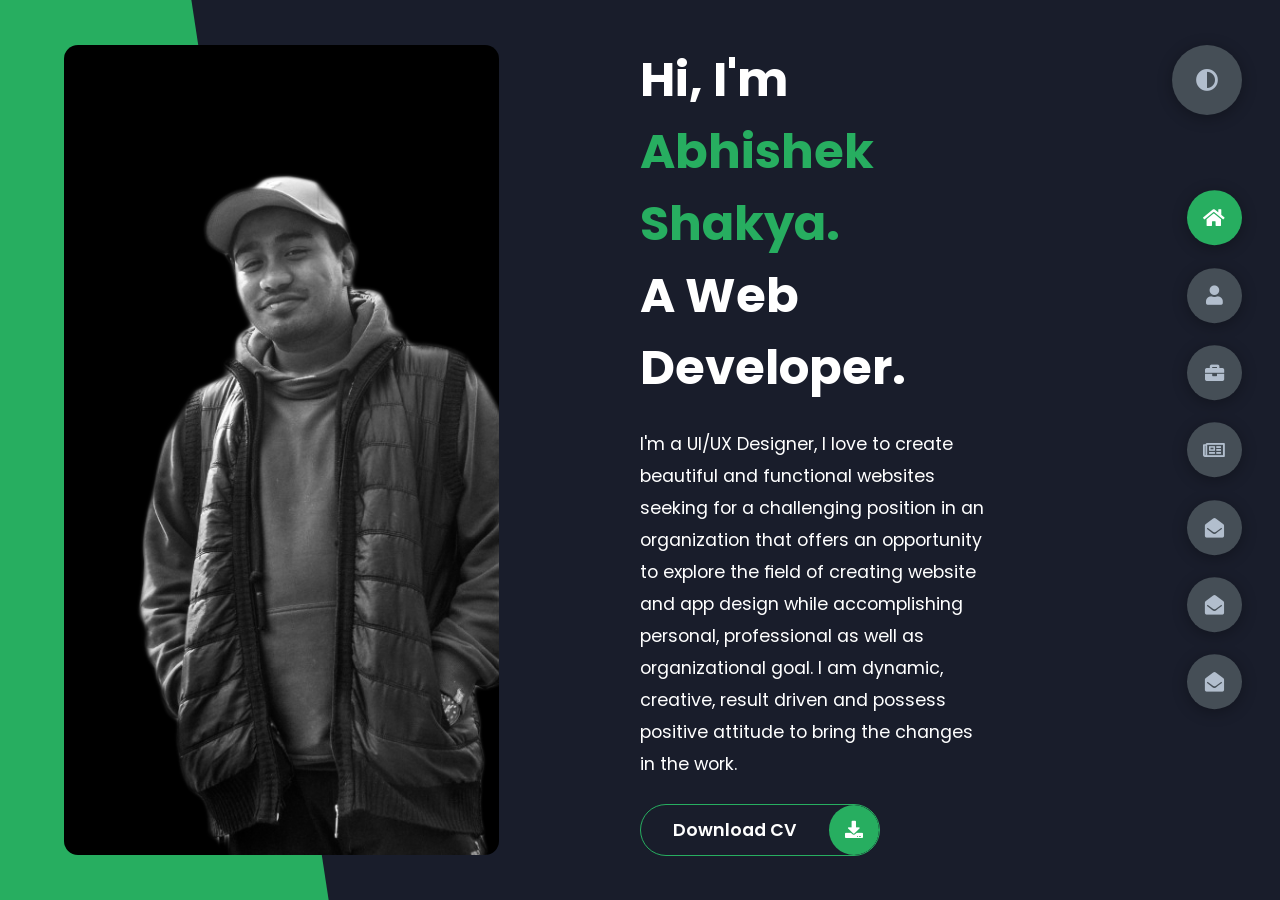
==== index.html @ fa69689a "deploy" ====
<!DOCTYPE html>
<html lang="en">

<head>
    <meta charset="UTF-8">
    <meta http-equiv="X-UA-Compatible" content="IE=edge">
    <meta name="viewport" content="width=device-width, initial-scale=1.0">
    <title>Portfolio</title>
    <link rel="stylesheet" href="styles/styles.css">
    <link rel="preconnect" href="https://fonts.googleapis.com">
    <link rel="preconnect" href="https://fonts.gstatic.com" crossorigin>
    <link rel="stylesheet" href="https://cdnjs.cloudflare.com/ajax/libs/font-awesome/5.15.4/css/all.min.css"
        integrity="sha512-1ycn6IcaQQ40/MKBW2W4Rhis/DbILU74C1vSrLJxCq57o941Ym01SwNsOMqvEBFlcgUa6xLiPY/NS5R+E6ztJQ=="
        crossorigin="anonymous" referrerpolicy="no-referrer" />
    <link href="https://fonts.googleapis.com/css2?family=Poppins:wght@400;500;600;700;800&display=swap"
        rel="stylesheet">
</head>

<body class="main-content">
    <header class="container header active" id="home">
        <div class="header-content">
            <div class="left-header">
                <div class="h-shape"></div>
                <div class="image">
                    <img src="img/hero.png" alt="">
                </div>
            </div>
            <div class="right-header">
                <h1 class="name">
                    Hi, I'm <span>Abhishek Shakya.</span><br>
                    A Web Developer.
                </h1>
                <p>
                    I'm a UI/UX Designer, I love to create beautiful and functional websites seeking for a challenging
                    position in an organization that offers an opportunity to explore the ﬁeld
                    of creating website and app design while accomplishing personal, professional as well as
                    organizational goal.
                    I am dynamic, creative, result driven and possess positive attitude to bring the changes in the
                    work.
                </p>
                <div class="btn-con">
                    <a href="img/Abhishek%20Shakya%20Resume.pdf" class="main-btn">
                        <span class="btn-text">Download CV</span>
                        <span class="btn-icon"><i class="fas fa-download"></i></span>
                    </a>
                </div>
            </div>
        </div>
    </header>
    <main>
        <section class="container about" id="about">
            <div class="main-title">
                <h2>About <span>me</span><span class="bg-text">my stats</span></h2>
            </div>
            <div class="about-container">
                <div class="left-about">
                    <h4>Information About me</h4>
                    <p>
                        I enjoy strategic planning and designing beautiful and communication-functional websites, and I
                        am looking for a challenging position in an organization that will allow me to problem-solve and
                        explore the field of website and app design.

                        <br /> <br />

                        I started as a Figma software designer without any design skill. Not only that, but I have
                        created content for a variety of social media marketing platforms with stunning graphic design.
                        Furthermore, I am self-taught and have taken a variety of online courses. 
                    </p>
                    <div class="btn-con">
                        <a href="img/Abhishek%20Shakya%20Resume.pdf" class="main-btn">
                            <span class="btn-text">Download CV</span>
                            <span class="btn-icon"><i class="fas fa-download"></i></span>
                        </a>
                    </div>
                </div>
                <div class="right-about">
                    <div class="about-item">
                        <div class="abt-text">
                            <p class="large-text">50+</p>
                            <p class="small-text">Projects <br /> Completed</p>
                        </div>
                    </div>
                    <div class="about-item">
                        <div class="abt-text">
                            <p class="large-text">2+</p>
                            <p class="small-text">Years of <br /> experience</p>
                        </div>
                    </div>
                    <div class="about-item">
                        <div class="abt-text">
                            <p class="large-text">29+</p>
                            <p class="small-text">Happy <br /> Clients</p>
                        </div>
                    </div>
                    <div class="about-item">
                        <div class="abt-text">
                            <p class="large-text">49+</p>
                            <p class="small-text">Customer <br /> reviews</p>
                        </div>
                    </div>
                </div>
            </div>
            <div class="about-stats">
                <h4 class="stat-title">My Skills</h4>
                <div class="progress-bars">
                    <div class="progress-bar">
                        <p class="prog-title">Figma / XD / lunacy</p>
                        <div class="progress-con">
                            <p class="prog-text">80%</p>
                            <div class="progress">
                                <span class="html"></span>
                            </div>
                        </div>
                    </div>
                    <div class="progress-bar">
                        <p class="prog-title">Adobe Photoshop / InDesign</p>
                        <div class="progress-con">
                            <p class="prog-text">95%</p>
                            <div class="progress">
                                <span class="css"></span>
                            </div>
                        </div>
                    </div>
                    <div class="progress-bar">
                        <p class="prog-title">Adobe Illustrator  </p>
                        <div class="progress-con">
                            <p class="prog-text">75%</p>
                            <div class="progress">
                                <span class="js"></span>
                            </div>
                        </div>
                    </div>
                    <div class="progress-bar">
                        <p class="prog-title">Wordpress Design</p>
                        <div class="progress-con">
                            <p class="prog-text">65%</p>
                            <div class="progress">
                                <span class="react"></span>
                            </div>
                        </div>
                    </div>
                    <div class="progress-bar">
                        <p class="prog-title">Adobe pro / effect</p>
                        <div class="progress-con">
                            <p class="prog-text">30%</p>
                            <div class="progress">
                                <span class="node"></span>
                            </div>
                        </div>
                    </div>
                    <div class="progress-bar">
                        <p class="prog-title">html5 & css </p>
                        <div class="progress-con">
                            <p class="prog-text">50%</p>
                            <div class="progress">
                                <span class="python"></span>
                            </div>
                        </div>
                    </div>
                </div>
            </div>
            <h4 class="stat-title">My Timeline</h4>
            <div class="timeline">
                <div class="timeline-item">
                    <div class="tl-icon">
                        <i class="fas fa-briefcase"></i>
                    </div>
                    <p class="tl-duration">Feb 2022 - May 2022</p>
                    <h5>Web Developer<span> - VAROSA TECHNOLOGY</span></h5>
                    <p>
                        Collaboration across team & departments.<br>
                        Marketing & branding for clients.<br>
                        Content creation and execution.<br>
                        Client communication & Coordination.<br>
                        Stay up to date with latest market trends.<br>
                        Quality Assurance (QA) of graphic designs.<br>
                        Develop creative design for digital marketing, printing, & corporate branding.<br>
                    </p>
                </div>
                <div class="timeline-item">
                    <div class="tl-icon">
                        <i class="fas fa-briefcase"></i>
                    </div>
                    <p class="tl-duration">Aug 2021 - Dec 2021</p>
                    <h5>Intern Designer<span> - Monika decoration PVT LTD</span></h5>
                    <p>
                        Worked for “Promotion of digital marketing” project.<br>
                        Promoted the webpage“servicenmaterial” new e-commerce for all types of hardware.<br>
                    </p>
                </div>
                <div class="timeline-item">
                    <div class="tl-icon">
                        <i class="fas fa-briefcase"></i>
                    </div>
                    <p class="tl-duration">FREELANCING WORKS</p>
                    <h5>GRAPHIC DESIGNER<span> - Remote Jobs</span></h5>
                    <p>
                        Digital content creation & designing.<br>
                        Web page designing.
                    </p>
                </div>
                <div class="timeline-item">
                    <div class="tl-icon">
                        <i class="fas fa-briefcase"></i>
                    </div>
                    <p class="tl-duration">2019 - 2023</p>
                    <h5>Business Degree<span> - ASIAN COLLEGE</span></h5>
                    <p>
                        Bachelor of Business Administration
                    </p>
                </div>
                <div class="timeline-item">
                    <div class="tl-icon">
                        <i class="fas fa-briefcase"></i>
                    </div>
                    <p class="tl-duration">2018 (completed) </p>
                    <h5>Graphic designing<span> - NEOSPHERE CONSULTANT</span></h5>
                    <p>
                        Basic Graphic designing Course 
                    </p>
                </div>
                 <div class="timeline-item">
                    <div class="tl-icon">
                        <i class="fas fa-briefcase"></i>
                    </div>
                    <p class="tl-duration">2022 - present</p>
                    <h5>Web Development<span> - Udemy</span></h5>
                    <p>
                       New courses on web Development
                    </p>
                </div> 
            </div>
        </section>
        <section class="container" id="portfolio">
            <div class="main-title">
                <h2>My <span>Portfolio</span><span class="bg-text">My Work</span></h2>
            </div>
            <p class="port-text">
                Here is some of my work that I've done in various programming languages.
            </p>
            <div class="portfolios">
                <div class="portfolio-item">
                    <div class="image">
                        <img src="img/port1.jpg" alt="" >
                    </div>
                    <div class="hover-items"> 
                         
                        
                        <div class="icons">
                            <a rel="noopener" href="https://github.com/abhishekshakya-np" target="_blank"
                            rel="nofollow" class="icon">
                                <i class="fab fa-github"></i>
                            </a>
                            <a rel="noopener" href="https://www.behance.net/1besake" target="_blank"
                            rel="nofollow"
                             class="icon">
                                <i class="fab fa-behance"></i>
                            </a>
                            <a rel="noopener" href="https://www.linkedin.com/in/abhishekshakya-np" class="icon">
                                <i class="fab fa-linkedin"></i>
                            </a>
                        </div>
                    </div>
                </div>
                <div class="portfolio-item">
                    <div class="image">
                        <img src="img/port2.jpg" alt="">
                    </div>
                    <div class="hover-items">
                        
                        
                        <div class="icons">
                            <a href="https://github.com/abhishekshakya-np" class="icon">
                                <i class="fab fa-github"></i>
                            </a>
                            <a href="https://www.behance.net/1besake" class="icon">
                                <i class="fab fa-behance"></i>
                            </a>
                            <a href="https://www.linkedin.com/in/abhishekshakya-np/" class="icon">
                                <i class="fab fa-linkedin"></i>
                            </a>
                        </div>
                    </div>
                </div>
                <div class="portfolio-item">
                    <div class="image">
                        <img src="img/port3.jpg" alt="">
                    </div>
                    <div class="hover-items">
                        <a 
                        title="View My blog"
                        rel="noopener"
                        href="https://www.figma.com/file/4FdOvIIiMziBdqHEaRb93u/CSR?node-id=1825%3A22041"
                        target="_blank"
                        rel="nofollow" >
                        <h3>View Portfolio 
                      </a> </h3> 
                    
                        <div class="icons">
                            <a href="https://github.com/abhishekshakya-np" class="icon">
                                <i class="fab fa-github"></i>
                            </a>
                            <a href="https://www.behance.net/1besake" class="icon">
                                <i class="fab fa-behance"></i>
                            </a>
                            <a href="https://www.linkedin.com/in/abhishekshakya-np/" class="icon">
                                <i class="fab fa-linkedin"></i>
                            </a>
                        </div>
                    </div>
                </div>
                <div class="portfolio-item">
                    <div class="image">
                        <img src="img/port4.jpg" alt="">
                    </div>
                    <div class="hover-items">
                        <a 
                            title="View My blog"
                            rel="noopener"
                            href="img/portfolio.pdf"
                            target="_blank"
                            rel="nofollow" >
                            <h3>View Portfolio 
                          </a> </h3> 
                        
                        <div class="icons">
                            <a href="https://github.com/abhishekshakya-np" class="icon">
                                <i class="fab fa-github"></i>
                            </a>
                            <a href="https://www.behance.net/1besake" class="icon">
                                <i class="fab fa-behance"></i>
                            </a>
                            <a href="https://www.linkedin.com/in/abhishekshakya-np/" class="icon">
                                <i class="fab fa-linkedin"></i>
                            </a>
                        </div>
                    </div>
                </div>
                <div class="portfolio-item">
                    <div class="image">
                        <img src="img/port5.jpg" alt="">
                    </div>
                    <div class="hover-items">
                        <a 
                            title="View My blog"
                            rel="noopener"
                            href="img/portfolio.pdf"
                            target="_blank"
                            rel="nofollow" >
                            <h3>View Portfolio 
                          </a> </h3> 
                        
                        <div class="icons">
                            <a href="https://github.com/abhishekshakya-np" class="icon">
                                <i class="fab fa-github"></i>
                            </a>
                            <a href="https://www.behance.net/1besake" class="icon">
                                <i class="fab fa-behance"></i>
                            </a>
                            <a href="https://www.linkedin.com/in/abhishekshakya-np/" class="icon">
                                <i class="fab fa-linkedin"></i>
                            </a>
                        </div>
                    </div>
                </div>
                <div class="portfolio-item">
                    <div class="image">
                        <img src="img/port6.jpg" alt="">
                    </div>
                    <div class="hover-items">
                        <a 
                        title="View My blog"
                        rel="noopener"
                        href="https://www.figma.com/file/4FdOvIIiMziBdqHEaRb93u/CSR?node-id=1825%3A22041"
                        target="_blank"
                        rel="nofollow" >
                        <h3>View Portfolio 
                      </a> </h3> 
                        <h3>Project Source</h3>
                        <div class="icons">
                            <a href="https://github.com/abhishekshakya-np" class="icon">
                                <i class="fab fa-github"></i>
                            </a>
                            <a href="https://www.behance.net/1besake" class="icon">
                                <i class="fab fa-behance"></i>
                            </a>
                            <a href="https://www.linkedin.com/in/abhishekshakya-np/" class="icon">
                                <i class="fab fa-linkedin"></i>
                            </a>
                        </div>
                    </div>
                </div>
                <div class="portfolio-item">
                    <div class="image">
                        <img src="img/port7.jpg" alt="">
                    </div>
                    <div class="hover-items">
                        <a 
                            title="View My blog"
                            rel="noopener"
                            href="img/portfolio.pdf"
                            target="_blank"
                            rel="nofollow" >
                            <h3>View Portfolio 
                          </a> </h3> 
                        
                        <div class="icons">
                            <a href="https://github.com/abhishekshakya-np" class="icon">
                                <i class="fab fa-github"></i>
                            </a>
                            <a href="https://www.behance.net/1besake" class="icon">
                                <i class="fab fa-behance"></i>
                            </a>
                            <a href="https://www.linkedin.com/in/abhishekshakya-np/" class="icon">
                                <i class="fab fa-linkedin"></i>
                            </a>
                        </div>
                    </div>
                </div>
            </div>
        </section>
        <section class="container" id="blogs">
            <div class="blogs-content">
                <div class="main-title">
                    <h2>My <span>Blogs</span><span class="bg-text">My Blogs</span></h2>
                </div>
                <div class="blogs">
                    <div class="blog">
                        <img src="img/port6.jpg" alt="">
                        <div class="blog-text">
                            <a href="/gaming.html" target="_blank" >
                            <h4>
                                New Gaming Community
                            </h4>
                            <p>
                                Lorem ipsum dolor sit, amet consectetur adipisicing elit.
                                Doloribus natus voluptas, eos obcaecati recusandae amet?
                            </p>
                        </a>
                        </div>
                    </div>
                    <div class="blog">
                        <img src="img/blog1.jpg" alt="">
                        <div class="blog-text">
                            <h4>
                                How to Become an Expert in Web Design
                            </h4>
                            <p>
                                Lorem ipsum dolor sit, amet consectetur adipisicing elit.
                                Doloribus natus voluptas, eos obcaecati recusandae amet?
                            </p>
                        </div>
                    </div>
                    <div class="blog">
                        <img src="img/blog2.jpg" alt="">
                        <div class="blog-text">
                            <h4>
                                Become a Web Designer in 10 Days
                            </h4>
                            <p>
                                Lorem ipsum dolor sit, amet consectetur adipisicing elit.
                                Doloribus natus voluptas, eos obcaecati recusandae amet?
                            </p>
                        </div>
                    </div>
                    <div class="blog">
                        <img src="img/blog3.jpg" alt="">
                        <div class="blog-text">
                            <h4>
                                Debbuging made easy with Web Inspector
                            </h4>
                            <p>
                                Lorem ipsum dolor sit, amet consectetur adipisicing elit.
                                Doloribus natus voluptas, eos obcaecati recusandae amet?
                            </p>
                        </div>
                    </div>
                    <div class="blog">
                        <img src="img/port1.jpg" alt="">
                        <div class="blog-text">
                            <h4>
                                Get started with Web Design and UI Design
                            </h4>
                            <p>
                                Lorem ipsum dolor sit, amet consectetur adipisicing elit.
                                Doloribus natus voluptas, eos obcaecati recusandae amet?
                            </p>
                        </div>
                    </div>
                    <div class="blog">
                        <img src="img/port3.jpg" alt="">
                        <div class="blog-text">
                            <h4>
                                This is what you need to know about Web Design
                            </h4>
                            <p>
                                Lorem ipsum dolor sit, amet consectetur adipisicing elit.
                                Doloribus natus voluptas, eos obcaecati recusandae amet?
                            </p>
                        </div>
                    </div>
                </div>
            </div>
        </section>
        <section class="container contact" id="contact">
            <div class="contact-container">
                <div class="main-title">
                    <h2>Contact <span>Me</span><span class="bg-text">Contact</span></h2>
                </div>
                <div class="contact-content-con">
                    <div class="left-contact">
                        <h4>Contact me here</h4>
                        <p>
                            I am dynamic, creative, result driven and possess positive attitude to bring the changes in the work.
                        </p>
                        <div class="contact-info">
                            <div class="contact-item">
                                <div class="icon">
                                    <i class="fas fa-map-marker-alt"></i>
                                    <span>Location</span>
                                </div>
                                <p>
                                    : Manamaiju, Kathmandu
                                </p>
                            </div>
                            <div class="contact-item">
                                <div class="icon">
                                    <i class="fas fa-envelope"></i>
                                    <span>Email</span>
                                </div>
                                <p>
                                    <span>: abhishekshakya.np@gmail.com</span>
                                </p>
                            </div>
                            <div class="contact-item">
                                <div class="icon">
                                    <i class="fas fa-user-graduate"></i>
                                    <span>Education</span>
                                </div>
                                <p>
                                    <span>: Asian College, Kathmandu</span>
                                </p>
                            </div>
                            <div class="contact-item">
                                <div class="icon">
                                    <i class="fas fa-solid fa-phone"></i>
                                    <span>Mobile Number</span>
                                </div>
                                <p>
                                    <span>: 9803666090</span>
                                </p>
                            </div>
                            <div class="contact-item">
                                <div class="icon">
                                    <i class="fas fa-globe-africa"></i>
                                    <span>Languages</span>
                                </div>
                                <p>
                                    <span>: Nepali, English, Newari</span>
                                </p>
                            </div>
                        </div>
                        <div class="contact-icons">
                            <div class="contact-icon">
                                <a href="https://dribbble.com/1besake" target="_blank">
                                    <i class="fab fa-dribbble"></i>
                                </a>
                                <a href="https://www.behance.net/1besake" target="_blank">
                                    <i class="fab fa-behance"></i>
                                </a>
                                <a href="https://github.com/abhishekshakya-np" target="_blank">
                                    <i class="fab fa-github"></i>
                                </a>
                                <a href="https://www.linkedin.com/in/abhishekshakya-np/" target="_blank">
                                    <i class="fab fa-linkedin"></i>
                                </a>
                            </div>
                        </div>
                    </div>
                    <div class="right-contact">
                        <form action="" class="contact-form">
                            <div class="input-control i-c-2">
                                <input type="text" required placeholder="YOUR NAME">
                                <input type="email" required placeholder="YOUR EMAIL">
                            </div>
                            <div class="input-control">
                                <input type="text" required placeholder="ENTER SUBJECT">
                            </div>
                            <div class="input-control">
                                <textarea name="" id="" cols="15" rows="8" placeholder="Message Here..."></textarea>
                            </div>
                            <div class="submit-btn">
                                <a href="#" class="main-btn">
                                    <span class="btn-text">Download CV</span>
                                    <span class="btn-icon"><i class="fas fa-download"></i></span>
                                </a>
                            </div>
                        </form>
                    </div>
                </div>
            </div>
        </section>
    </main>

    <div class="controls">
        <div class="control active-btn" data-id="home">
            <i class="fas fa-home"></i>
        </div>
        <div class="control" data-id="about">
            <i class="fas fa-user"></i>
        </div>
        <div class="control" data-id="portfolio">
            <i class="fas fa-briefcase"></i>
        </div>
        <div class="control" data-id="blogs">
            <i class="far fa-newspaper"></i>
        </div>
        <div class="control" data-id="contact">
            <i class="fas fa-envelope-open"></i>
        </div>
        <div class="control" data-id="contact">
            <i class="fas fa-envelope-open"></i>
        </div>
        <div class="control" data-id="contact">
            <i class="fas fa-envelope-open"></i>
        </div>
    </div>
    <div class="theme-btn">
        <i class="fas fa-adjust"></i>
    </div>
    <script src="app.js"></script>
</body>

</html>
---- styles/styles.css ----
* {
  margin: 0;
  padding: 0;
  box-sizing: border-box;
  list-style: none;
}

:root {
  --color-primary: #191d2b;
  --color-secondary: #27AE60;
  --color-white: #FFFFFF;
  --color-black: #000;
  --color-grey0: #f8f8f8;
  --color-grey-1: #dbe1e8;
  --color-grey-2: #b2becd;
  --color-grey-3: #6c7983;
  --color-grey-4: #454e56;
  --color-grey-5: #2a2e35;
  --color-grey-6: #12181b;
  --br-sm-2: 14px;
  --box-shadow-1: 0 3px 15px rgba(0,0,0,.3);
}

.light-mode {
  --color-primary: #FFFFFF;
  --color-secondary: #F56692;
  --color-white: #454e56;
  --color-black: #000;
  --color-grey0: #f8f8f8;
  --color-grey-1: #6c7983;
  --color-grey-2: #6c7983;
  --color-grey-3: #6c7983;
  --color-grey-4: #454e56;
  --color-grey-5: #f8f8f8;
  --color-grey-6: #12181b;
}

body {
  background-color: var(--color-primary);
  font-family: "Poppins", sans-serif;
  font-size: 1.1rem;
  color: var(--color-white);
  transition: all 0.4s ease-in-out;
}

a {
  display: inline-block;
  text-decoration: none;
  color: inherit;
  font-family: inherit;
}

header {
  min-height: 100vh;
  color: var(--color-white);
  overflow: hidden;
  padding: 0 !important;
}

section {
  min-height: 100vh;
  width: 100%;
  position: absolute;
  left: 0;
  top: 0;
  padding: 3rem 18rem;
}

.container {
  display: none;
  transform: translateY(-100%) scale(0);
  transition: all 0.4s ease-in-out;
  background-color: var(--color-primary);
}

.active {
  display: block;
  animation: appear 1s ease-in-out;
  transform: translateY(0) scaleY(1);
}
@keyframes appear {
  0% {
    transform: translateY(-100%) scaleY(0);
  }
  100% {
    transform: translateY(0) scaleY(1);
  }
}

.controls {
  position: fixed;
  z-index: 10;
  top: 50%;
  right: 3%;
  display: flex;
  flex-direction: column;
  align-items: center;
  justify-content: center;
  transform: translateY(-50%);
}
.controls .control {
  padding: 1rem;
  cursor: pointer;
  background-color: var(--color-grey-4);
  width: 55px;
  height: 55px;
  border-radius: 50%;
  display: flex;
  justify-content: center;
  align-items: center;
  margin: 0.7rem 0;
  box-shadow: var(--box-shadow-1);
}
.controls .control i {
  font-size: 1.2rem;
  color: var(--color-grey-2);
  pointer-events: none;
}
.controls .active-btn {
  background-color: var(--color-secondary);
  transition: all 0.4s ease-in-out;
}
.controls .active-btn i {
  color: var(--color-white);
}

.theme-btn {
  top: 5%;
  right: 3%;
  width: 70px;
  height: 70px;
  border-radius: 50%;
  background-color: var(--color-grey-4);
  cursor: pointer;
  position: fixed;
  display: flex;
  justify-content: center;
  align-items: center;
  box-shadow: 0 3px 15px rgba(0, 0, 0, 0.3);
  transition: all 0.1s ease-in-out;
}
.theme-btn:active {
  transform: translateY(-3px);
}
.theme-btn i {
  font-size: 1.4rem;
  color: var(--color-grey-2);
  pointer-events: none;
}

/*Header-content*/
.header-content {
  display: grid;
  grid-template-columns: repeat(2, 1fr);
  min-height: 100vh;
}
.header-content .left-header {
  display: flex;
  align-items: center;
  position: relative;
}
.header-content .left-header .h-shape {
  transition: all 0.4s ease-in-out;
  width: 65%;
  height: 100%;
  background-color: var(--color-secondary);
  position: absolute;
  left: 0;
  top: 0;
  z-index: -1;
  -webkit-clip-path: polygon(0 0, 46% 0, 79% 100%, 0% 100%);
          clip-path: polygon(0 0, 46% 0, 79% 100%, 0% 100%);
}
.header-content .left-header .image {
  border-radius: var(--br-sm-2);
  height: 90%;
  width: 68%;
  margin-left: 4rem;
  background-color: var(--color-black);
  transition: all 0.4s ease-in-out;
}
.header-content .left-header .image img {
  width: 100%;
  height: 100%;
  -o-object-fit: cover;
     object-fit: cover;
  transition: all 0.4s ease-in-out;
  filter: grayscale(100%);
}
.header-content .left-header .image img:hover {
  filter: grayscale(0);
}
.header-content .right-header {
  display: flex;
  flex-direction: column;
  justify-content: center;
  padding-right: 18rem;
}
.header-content .right-header .name {
  font-size: 3rem;
}
.header-content .right-header .name span {
  color: var(--color-secondary);
}
.header-content .right-header p {
  margin: 1.5rem 0;
  line-height: 2rem;
}

/*About*/
.about-container {
  display: grid;
  grid-template-columns: repeat(2, 1fr);
  padding-top: 3.5rem;
  padding-bottom: 5rem;
}
.about-container .right-about {
  display: grid;
  grid-template-columns: repeat(2, 1fr);
  grid-gap: 2rem;
}
.about-container .right-about .about-item {
  border: 1px solid var(--color-grey-5);
  border-radius: 5px;
  transition: all 0.4s ease-in-out;
  box-shadow: 1px 2px 15px rgba(0, 0, 0, 0.1);
}
.about-container .right-about .about-item:hover {
  cursor: default;
  transform: translateY(-5px);
  border: 1px solid var(--color-secondary);
  box-shadow: 1px 4px 15px rgba(0, 0, 0, 0.32);
}
.about-container .right-about .about-item .abt-text {
  padding: 1.5rem;
  display: flex;
  flex-direction: column;
}
.about-container .right-about .about-item .abt-text .large-text {
  font-size: 3rem;
  font-weight: 700;
  color: var(--color-secondary);
}
.about-container .right-about .about-item .abt-text .small-text {
  padding-left: 3rem;
  position: relative;
  text-transform: uppercase;
  font-size: 1.2rem;
  color: var(--color-grey-1);
  letter-spacing: 2px;
}
.about-container .right-about .about-item .abt-text .small-text::before {
  content: "";
  position: absolute;
  left: 0;
  top: 15px;
  width: 2rem;
  height: 2px;
  background-color: var(--color-grey-5);
}
.about-container .left-about {
  padding-right: 5rem;
}
.about-container .left-about p {
  line-height: 2rem;
  padding: 1rem;
  color: var(--color-grey-1);
}
.about-container .left-about h4 {
  font-size: 2rem;
  text-transform: uppercase;
}

.about-stats {
  padding-bottom: 4rem;
}
.about-stats .progress-bars {
  display: grid;
  grid-template-columns: repeat(2, 1fr);
  grid-gap: 2rem;
}
.about-stats .progress-bars .progress-bar {
  display: flex;
  flex-direction: column;
}
.about-stats .progress-bars .progress-bar .prog-title {
  text-transform: uppercase;
  font-weight: 500;
}
.about-stats .progress-bars .progress-bar .progress-con {
  display: flex;
  align-items: center;
}
.about-stats .progress-bars .progress-bar .progress-con .prog-text {
  color: var(--color-grey-2);
}
.about-stats .progress-bars .progress-bar .progress-con .progress {
  width: 100%;
  height: 0.45rem;
  background-color: var(--color-grey-4);
  margin-left: 1rem;
  position: relative;
}
.about-stats .progress-bars .progress-bar .progress-con .progress span {
  position: absolute;
  top: 0;
  left: 0;
  height: 100%;
  background-color: var(--color-secondary);
  transition: all 0.4s ease-in-out;
  width: 60%;
}
.about-stats .progress-bars .progress-bar .progress-con .progress .html {
  width: 80%;
}
.about-stats .progress-bars .progress-bar .progress-con .progress .css {
  width: 95%;
}
.about-stats .progress-bars .progress-bar .progress-con .progress .js {
  width: 75%;
}
.about-stats .progress-bars .progress-bar .progress-con .progress .react {
  width: 60%;
}
.about-stats .progress-bars .progress-bar .progress-con .progress .node {
  width: 87%;
}
.about-stats .progress-bars .progress-bar .progress-con .progress .python {
  width: 70%;
}

.stat-title {
  text-transform: uppercase;
  font-size: 1.4rem;
  text-align: center;
  padding: 3.5rem 0;
  position: relative;
}
.stat-title::before {
  content: "";
  position: absolute;
  left: 50%;
  top: 0;
  width: 40%;
  height: 1px;
  background-color: var(--color-grey-5);
  transform: translateX(-50%);
}

/*Timeline*/
.timeline {
  display: grid;
  grid-template-columns: repeat(2, 1fr);
  grid-gap: 2rem;
  padding-bottom: 3rem;
}
.timeline .timeline-item {
  position: relative;
  padding-left: 3rem;
  border-left: 1px solid var(--color-grey-5);
}
.timeline .timeline-item .tl-icon {
  position: absolute;
  left: -27px;
  top: 0;
  background-color: var(--color-secondary);
  width: 50px;
  height: 50px;
  border-radius: 50%;
  display: flex;
  align-items: center;
  justify-content: center;
}
.timeline .timeline-item .tl-icon i {
  font-size: 1.3rem;
}
.timeline .timeline-item .tl-duration {
  padding: 0.2rem 0.6rem;
  background-color: var(--color-grey-5);
  border-radius: 15px;
  display: inline-block;
  font-size: 0.8rem;
  text-transform: uppercase;
  font-weight: 500;
}
.timeline .timeline-item h5 {
  padding: 1rem 0;
  text-transform: uppercase;
  font-size: 1.3rem;
  font-weight: 600;
}
.timeline .timeline-item h5 span {
  color: var(--color-grey-2);
  font-weight: 500;
  font-size: 1.2rem;
}
.timeline .timeline-item p {
  color: var(--color-grey-2);
}

.port-text {
  padding: 2rem 0;
  text-align: center;
}

.portfolios {
  display: grid;
  grid-template-columns: repeat(3, 1fr);
  grid-gap: 2rem;
  margin-top: 3rem;
}
.portfolios .portfolio-item {
  position: relative;
  border-radius: 15px;
}
.portfolios .portfolio-item img {
  width: 100%;
  height: 300px;
  -o-object-fit: cover;
     object-fit: cover;
  border-radius: 15px;
}
.portfolios .portfolio-item .hover-items {
  width: 100%;
  height: 100%;
  background-color: var(--color-secondary);
  position: absolute;
  left: 0;
  top: 0;
  border-radius: 15px;
  display: flex;
  justify-content: center;
  align-items: center;
  flex-direction: column;
  opacity: 0;
  transform: scale(0);
  transition: all 0.4s ease-in-out;
}
.portfolios .portfolio-item .hover-items h3 {
  font-size: 1.5rem;
  color: var(--color-white);
  margin-bottom: 1.5rem;
}
.portfolios .portfolio-item .hover-items .icons {
  display: flex;
  justify-content: center;
  align-items: center;
}
.portfolios .portfolio-item .hover-items .icons .icon {
  background-color: var(--color-primary);
  border-radius: 50%;
  width: 50px;
  height: 50px;
  display: flex;
  align-items: center;
  justify-content: center;
  margin: 0 1rem;
  cursor: pointer;
  transition: all 0.4s ease-in-out;
}
.portfolios .portfolio-item .hover-items .icons .icon i {
  font-size: 1.5rem;
  color: var(--color-white);
  margin: 0 1rem;
}
.portfolios .portfolio-item .hover-items .icons .icon:hover {
  background-color: var(--color-white);
}
.portfolios .portfolio-item .hover-items .icons .icon:hover i {
  color: var(--color-primary);
}

.portfolio-item:hover .hover-items {
  opacity: 1;
  transform: scale(1);
}

.blogs {
  display: grid;
  grid-template-columns: repeat(3, 1fr);
  grid-gap: 2rem;
  margin-top: 3rem;
}
.blogs .blog {
  position: relative;
  background-color: var(--color-grey-5);
  border-radius: 5px;
  box-shadow: 1px 1px 20px rgba(0, 0, 0, 0.1);
  transition: all 0.4s ease-in-out;
}
.blogs .blog:hover {
  box-shadow: 1px 1px 20px rgba(0, 0, 0, 0.3);
  transform: translateY(-5px);
  transition: all 0.4s ease-in-out;
}
.blogs .blog:hover img {
  filter: grayscale(0);
  transform: scale(1.1);
  box-shadow: 0px 4px 15px rgba(0, 0, 0, 0.8);
}
.blogs .blog img {
  width: 100%;
  height: 300px;
  -o-object-fit: cover;
     object-fit: cover;
  border-top-left-radius: 5px;
  border-top-right-radius: 5px;
  filter: grayscale(100%);
  transition: all 0.4s ease-in-out;
}
.blogs .blog .blog-text {
  margin-top: -7px;
  padding: 1.1rem;
  border-top: 8px solid var(--color-secondary);
}
.blogs .blog .blog-text h4 {
  font-size: 1.5rem;
  margin-bottom: 0.7rem;
  transition: all 0.4s ease-in-out;
  cursor: pointer;
}
.blogs .blog .blog-text h4:hover {
  color: var(--color-secondary);
}
.blogs .blog .blog-text p {
  color: var(--color-grey-2);
  line-height: 2rem;
  padding-bottom: 1rem;
}

.contact-content-con {
  display: flex;
  padding-top: 3.5rem;
}
.contact-content-con .left-contact {
  flex: 2;
}
.contact-content-con .left-contact h4 {
  margin-top: 1rem;
  font-size: 2rem;
  text-transform: uppercase;
}
.contact-content-con .left-contact p {
  margin: 1rem 0;
  line-height: 2rem;
}
.contact-content-con .left-contact .contact-info .contact-item {
  display: flex;
  align-items: center;
  justify-content: space-between;
}
.contact-content-con .left-contact .contact-info .contact-item p {
  margin: 0.3rem 0 !important;
  padding: 0 !important;
}
.contact-content-con .left-contact .contact-info .contact-item .icon {
  display: grid;
  grid-template-columns: 40px 1fr;
}
.contact-content-con .left-contact .contact-info .contact-item .icon i {
  display: flex;
  align-items: center;
  font-size: 1.3rem;
}
.contact-content-con .left-contact .contact-icon {
  display: flex;
  margin-top: 2rem;
}
.contact-content-con .left-contact .contact-icon a {
  display: flex;
  align-items: center;
  color: var(--color-white);
  background-color: var(--color-grey-5);
  cursor: pointer;
  justify-content: center;
  width: 50px;
  height: 50px;
  border-radius: 50%;
  margin: 0 0.4rem;
  transition: all 0.4s ease-in-out;
}
.contact-content-con .left-contact .contact-icon a:hover {
  background-color: var(--color-secondary);
}
.contact-content-con .left-contact .contact-icon a:hover i {
  color: var(--color-primary);
}
.contact-content-con .left-contact .contact-icon a i {
  display: flex;
  align-items: center;
  justify-content: center;
  font-size: 1.3rem;
}
.contact-content-con .right-contact {
  flex: 3;
  margin-left: 3rem;
}
.contact-content-con .right-contact .input-control {
  margin: 1.5rem 0;
}
.contact-content-con .right-contact .input-control input, .contact-content-con .right-contact .input-control textarea {
  border-radius: 30px;
  font-weight: inherit;
  font-size: inherit;
  font-family: inherit;
  padding: 0.8rem 1.1rem;
  outline: none;
  border: none;
  background-color: var(--color-grey-5);
  width: 100%;
  color: var(--color-white);
  resize: none;
}
.contact-content-con .right-contact .i-c-2 {
  display: flex;
}
.contact-content-con .right-contact .i-c-2 :last-child {
  margin-left: 1.5rem;
}
.contact-content-con .right-contact .submit-btn {
  display: flex;
  justify-content: flex-start;
}

/*Independed components*/
.btn-con {
  display: flex;
  align-self: flex-start;
}

.main-btn {
  border-radius: 30px;
  color: inherit;
  font-weight: 600;
  position: relative;
  border: 1px solid var(--color-secondary);
  display: flex;
  align-self: flex-start;
  align-items: center;
  overflow: hidden;
}
.main-btn .btn-text {
  padding: 0 2rem;
}
.main-btn .btn-icon {
  background-color: var(--color-secondary);
  display: flex;
  align-items: center;
  justify-content: center;
  border-radius: 50%;
  padding: 1rem;
}
.main-btn::before {
  content: "";
  position: absolute;
  top: 0;
  right: 0;
  transform: translateX(100%);
  transition: all 0.4s ease-out;
  z-index: -1;
}
.main-btn:hover {
  transition: all 0.4s ease-out;
}
.main-btn:hover::before {
  width: 100%;
  height: 100%;
  background-color: var(--color-secondary);
  transform: translateX(0);
  transition: all 0.4s ease-out;
}

.main-title {
  text-align: center;
}
.main-title h2 {
  position: relative;
  text-transform: uppercase;
  font-size: 4rem;
  font-weight: 700;
}
.main-title h2 span {
  color: var(--color-secondary);
}
.main-title h2 .bg-text {
  position: absolute;
  top: 50%;
  left: 50%;
  color: var(--color-grey-5);
  transition: all 0.4s ease-in-out;
  z-index: -1;
  transform: translate(-50%, -50%);
  font-weight: 800;
  font-size: 6.3rem;
}

.about-container .left-about p {
  padding-left: 0;
}

@media screen and (max-width: 600px) {
  header {
    padding: 0 !important;
  }
  .theme-btn {
    width: 50px;
    height: 50px;
  }
  .header-content {
    grid-template-columns: repeat(1, 1fr);
    padding-bottom: 6rem;
  }
  .left-header .h-shape {
    display: none;
  }
  .right-header {
    grid-row: 1;
    padding-right: 0rem !important;
    width: 90%;
    margin: 0 auto;
  }
  .right-header .name {
    font-size: 2.5rem !important;
    text-align: center;
    padding-top: 3rem;
  }
  .header-content .left-header .image {
    margin: 0 auto;
    width: 90%;
  }
  .controls {
    top: auto;
    bottom: 0;
    flex-direction: row;
    justify-content: center;
    left: 50%;
    transform: translateX(-50%);
    width: 100%;
    background-color: var(--color-grey-5);
  }
  .controls .control {
    margin: 1rem 0.3rem;
  }
  .about-container {
    grid-template-columns: repeat(1, 1fr);
  }
  .about-container .right-about {
    grid-template-columns: repeat(1, 1fr);
    padding-top: 2.5rem;
  }
  .about-container .left-about {
    padding-right: 0;
  }
  .about-container .left-about p {
    padding-left: 0;
  }
  .timeline {
    grid-template-columns: repeat(1, 1fr);
    padding-bottom: 6rem;
  }
  .container {
    padding: 2rem 2.5rem !important;
  }
  .about-stats .progress-bars {
    grid-template-columns: repeat(1, 1fr);
  }
  .portfolios {
    grid-template-columns: repeat(1, 1fr);
    padding-bottom: 6rem;
    margin-top: 1rem;
  }
  .blogs {
    grid-template-columns: repeat(1, 1fr);
    padding-bottom: 6rem;
  }
  .contact-content-con {
    flex-direction: column;
  }
  .contact-content-con .right-contact {
    margin-left: 0;
    margin-top: 2.5rem;
  }
  .contact-content-con .right-contact .i-c-2 {
    flex-direction: column;
  }
  .contact-content-con .right-contact .i-c-2 :last-child {
    margin-left: 0;
    margin-top: 1.5rem;
  }
  .contact-content-con .right-contact {
    margin-bottom: 6rem;
  }
  .contact-item {
    flex-direction: column;
    margin: 1rem 0;
  }
  .contact-item p {
    font-size: 15px;
    color: var(--color-grey-2);
  }
  .contact-item span {
    font-size: 15px;
  }
  .contact-item .icon {
    grid-template-columns: 25px 1fr;
  }
  .main-title h2 {
    font-size: 2rem;
  }
  .main-title h2 span {
    font-size: 2.3rem;
  }
  .main-title h2 .bg-text {
    font-size: 2.3rem;
  }
}
@media screen and (max-width: 1432px) {
  .container {
    padding: 7rem 11rem;
  }
  .contact-content-con {
    flex-direction: column;
  }
  .contact-content-con .right-contact {
    margin-left: 0;
    margin-top: 2.5rem;
  }
  .contact-content-con .right-contact .i-c-2 {
    flex-direction: column;
  }
  .contact-content-con .right-contact .i-c-2 :last-child {
    margin-left: 0;
    margin-top: 1.5rem;
  }
  .contact-content-con .right-contact {
    margin-bottom: 6rem;
  }
  .main-title h2 .bg-text {
    font-size: 5.5rem;
  }
}
@media screen and (max-width: 1250px) {
  .blogs {
    grid-template-columns: repeat(2, 1fr);
    margin-top: 6rem;
  }
  .portfolios {
    grid-template-columns: repeat(2, 1fr);
  }
  .header-content .right-header {
    padding-right: 9rem;
  }
}
@media screen and (max-width: 660px) {
  .blogs {
    grid-template-columns: repeat(1, 1fr);
  }
  .portfolios {
    grid-template-columns: repeat(1, 1fr);
  }
}
@media screen and (max-width: 1070px) {
  .about-container {
    grid-template-columns: repeat(1, 1fr);
  }
  .about-container .right-about {
    padding-top: 2.5rem;
  }
  .main-title h2 {
    font-size: 4rem;
  }
  .main-title h2 span {
    font-size: 4rem;
  }
  .main-title h2 .bg-text {
    font-size: 4.5rem;
  }
}
@media screen and (max-width: 970px) {
  .container {
    padding: 7rem 6rem;
  }
  .about-container .left-about {
    padding-right: 0rem;
  }
  .header-content {
    grid-template-columns: repeat(1, 1fr);
    padding-bottom: 6rem;
  }
  .left-header .h-shape {
    display: none;
  }
  .left-header .image {
    width: 90% !important;
    margin: 0 auto !important;
  }
  .right-header {
    grid-row: 1;
    padding-right: 0rem !important;
    width: 90%;
    margin: 0 auto;
  }
  .right-header .name {
    font-size: 2.5rem !important;
    text-align: center;
    padding-top: 3rem;
  }
}
@media screen and (max-width: 700px) {
  .container {
    padding: 7rem 3rem;
  }
  .about-stats .progress-bars {
    grid-template-columns: repeat(1, 1fr);
  }
  .about-container .right-about {
    grid-template-columns: repeat(1, 1fr);
  }
  .timeline {
    grid-template-columns: repeat(1, 1fr);
  }
  .main-title h2 {
    font-size: 3rem;
  }
  .main-title h2 span {
    font-size: 3rem;
  }
  .main-title h2 .bg-text {
    font-size: 4rem;
  }
}/*# sourceMappingURL=styles.css.map */
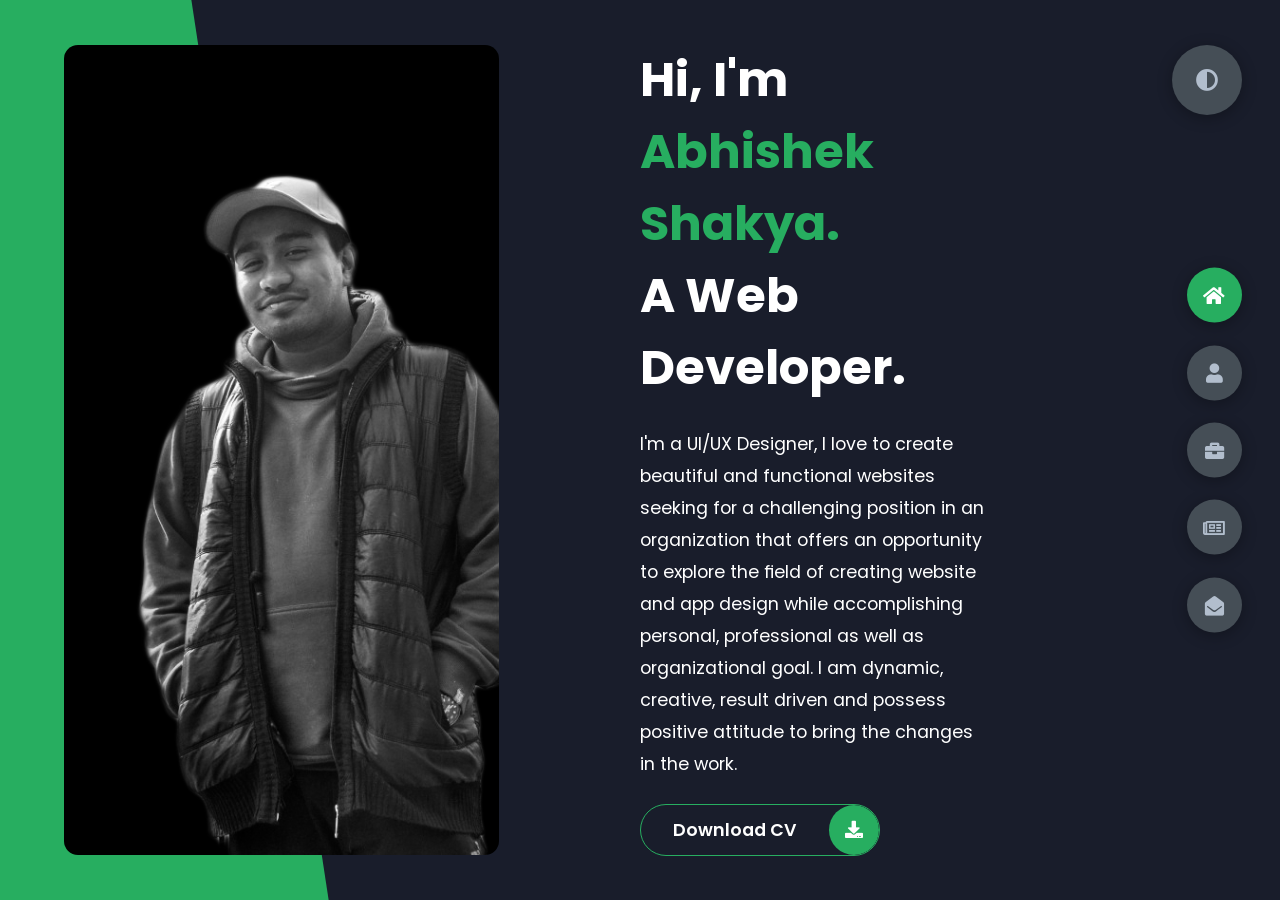
==== commit 07f17127: "Refactor Deploy" ====
--- a/index.html
+++ b/index.html
@@ -76,25 +76,25 @@
                 <div class="right-about">
                     <div class="about-item">
                         <div class="abt-text">
-                            <p class="large-text">50+</p>
+                            <p class="large-text">15+</p>
                             <p class="small-text">Projects <br /> Completed</p>
                         </div>
                     </div>
                     <div class="about-item">
                         <div class="abt-text">
-                            <p class="large-text">2+</p>
+                            <p class="large-text">4+</p>
                             <p class="small-text">Years of <br /> experience</p>
                         </div>
                     </div>
                     <div class="about-item">
                         <div class="abt-text">
-                            <p class="large-text">29+</p>
+                            <p class="large-text">15+</p>
                             <p class="small-text">Happy <br /> Clients</p>
                         </div>
                     </div>
                     <div class="about-item">
                         <div class="abt-text">
-                            <p class="large-text">49+</p>
+                            <p class="large-text">10+</p>
                             <p class="small-text">Customer <br /> reviews</p>
                         </div>
                     </div>
@@ -106,18 +106,18 @@
                     <div class="progress-bar">
                         <p class="prog-title">Figma / XD / lunacy</p>
                         <div class="progress-con">
-                            <p class="prog-text">80%</p>
+                            <p class="prog-text">100%</p>
                             <div class="progress">
-                                <span class="html"></span>
+                                <span class="ui"></span>
                             </div>
                         </div>
                     </div>
                     <div class="progress-bar">
                         <p class="prog-title">Adobe Photoshop / InDesign</p>
                         <div class="progress-con">
-                            <p class="prog-text">95%</p>
+                            <p class="prog-text">75%</p>
                             <div class="progress">
-                                <span class="css"></span>
+                                <span class="edit"></span>
                             </div>
                         </div>
                     </div>
@@ -126,7 +126,7 @@
                         <div class="progress-con">
                             <p class="prog-text">75%</p>
                             <div class="progress">
-                                <span class="js"></span>
+                                <span class="vector"></span>
                             </div>
                         </div>
                     </div>
@@ -135,25 +135,34 @@
                         <div class="progress-con">
                             <p class="prog-text">65%</p>
                             <div class="progress">
-                                <span class="react"></span>
+                                <span class="wordpress"></span>
                             </div>
                         </div>
                     </div>
                     <div class="progress-bar">
                         <p class="prog-title">Adobe pro / effect</p>
                         <div class="progress-con">
-                            <p class="prog-text">30%</p>
-                            <div class="progress">
-                                <span class="node"></span>
-                            </div>
-                        </div>
-                    </div>
-                    <div class="progress-bar">
-                        <p class="prog-title">html5 & css </p>
-                        <div class="progress-con">
                             <p class="prog-text">50%</p>
                             <div class="progress">
-                                <span class="python"></span>
+                                <span class="vfx"></span>
+                            </div>
+                        </div>
+                    </div>
+                    <div class="progress-bar">
+                        <p class="prog-title">HTML & CSS </p>
+                        <div class="progress-con">
+                            <p class="prog-text">70%</p>
+                            <div class="progress">
+                                <span class="css"></span>
+                            </div>
+                        </div>
+                    </div>
+                    <div class="progress-bar">
+                        <p class="prog-title">bootstrap</p>
+                        <div class="progress-con">
+                            <p class="prog-text">70%</p>
+                            <div class="progress">
+                                <span class="bootstrap"></span>
                             </div>
                         </div>
                     </div>
@@ -241,7 +250,7 @@
             <div class="portfolios">
                 <div class="portfolio-item">
                     <div class="image">
-                        <img src="img/port1.jpg" alt="" >
+                        <img src="img/Muktinath.jpg" alt="" >
                     </div>
                     <div class="hover-items"> 
                          
@@ -251,24 +260,22 @@
                             rel="nofollow" class="icon">
                                 <i class="fab fa-github"></i>
                             </a>
-                            <a rel="noopener" href="https://www.behance.net/1besake" target="_blank"
+                            <!-- <a rel="noopener" href="https://www.behance.net/1besake" target="_blank"
                             rel="nofollow"
                              class="icon">
                                 <i class="fab fa-behance"></i>
                             </a>
                             <a rel="noopener" href="https://www.linkedin.com/in/abhishekshakya-np" class="icon">
                                 <i class="fab fa-linkedin"></i>
-                            </a>
+                            </a> -->
                         </div>
                     </div>
                 </div>
                 <div class="portfolio-item">
                     <div class="image">
-                        <img src="img/port2.jpg" alt="">
+                        <img src="img/SmartHealth.jpg" alt="">
                     </div>
                     <div class="hover-items">
-                        
-                        
                         <div class="icons">
                             <a href="https://github.com/abhishekshakya-np" class="icon">
                                 <i class="fab fa-github"></i>
@@ -284,13 +291,13 @@
                 </div>
                 <div class="portfolio-item">
                     <div class="image">
-                        <img src="img/port3.jpg" alt="">
+                        <img src="img/lahachhap.jpg" alt="">
                     </div>
                     <div class="hover-items">
                         <a 
                         title="View My blog"
                         rel="noopener"
-                        href="https://www.figma.com/file/4FdOvIIiMziBdqHEaRb93u/CSR?node-id=1825%3A22041"
+                        href="https://www.figma.com/proto/ziTDWbWjasYzqsRLRzfOgi/Job-Workspace?page-id=0%3A1&node-id=258-2&node-type=frame&viewport=7875%2C2794%2C0.37&t=4hif6Uug8gQBqisw-1&scaling=min-zoom&content-scaling=fixed&starting-point-node-id=258%3A2"
                         target="_blank"
                         rel="nofollow" >
                         <h3>View Portfolio 
@@ -311,7 +318,7 @@
                 </div>
                 <div class="portfolio-item">
                     <div class="image">
-                        <img src="img/port4.jpg" alt="">
+                        <img src="img/FigmaView.jpg" alt="">
                     </div>
                     <div class="hover-items">
                         <a 
@@ -338,7 +345,7 @@
                 </div>
                 <div class="portfolio-item">
                     <div class="image">
-                        <img src="img/port5.jpg" alt="">
+                        <img src="img/nfm.png" alt="">
                     </div>
                     <div class="hover-items">
                         <a 
@@ -365,7 +372,7 @@
                 </div>
                 <div class="portfolio-item">
                     <div class="image">
-                        <img src="img/port6.jpg" alt="">
+                        <img src="img/Sangrila.jpg" alt="">
                     </div>
                     <div class="hover-items">
                         <a 
@@ -392,7 +399,7 @@
                 </div>
                 <div class="portfolio-item">
                     <div class="image">
-                        <img src="img/port7.jpg" alt="">
+                        <img src="img/sky.jpg" alt="">
                     </div>
                     <div class="hover-items">
                         <a 
@@ -618,12 +625,6 @@
         <div class="control" data-id="contact">
             <i class="fas fa-envelope-open"></i>
         </div>
-        <div class="control" data-id="contact">
-            <i class="fas fa-envelope-open"></i>
-        </div>
-        <div class="control" data-id="contact">
-            <i class="fas fa-envelope-open"></i>
-        </div>
     </div>
     <div class="theme-btn">
         <i class="fas fa-adjust"></i>
--- a/styles/styles.css
+++ b/styles/styles.css
@@ -1,931 +1 @@
-* {
-  margin: 0;
-  padding: 0;
-  box-sizing: border-box;
-  list-style: none;
-}
-
-:root {
-  --color-primary: #191d2b;
-  --color-secondary: #27AE60;
-  --color-white: #FFFFFF;
-  --color-black: #000;
-  --color-grey0: #f8f8f8;
-  --color-grey-1: #dbe1e8;
-  --color-grey-2: #b2becd;
-  --color-grey-3: #6c7983;
-  --color-grey-4: #454e56;
-  --color-grey-5: #2a2e35;
-  --color-grey-6: #12181b;
-  --br-sm-2: 14px;
-  --box-shadow-1: 0 3px 15px rgba(0,0,0,.3);
-}
-
-.light-mode {
-  --color-primary: #FFFFFF;
-  --color-secondary: #F56692;
-  --color-white: #454e56;
-  --color-black: #000;
-  --color-grey0: #f8f8f8;
-  --color-grey-1: #6c7983;
-  --color-grey-2: #6c7983;
-  --color-grey-3: #6c7983;
-  --color-grey-4: #454e56;
-  --color-grey-5: #f8f8f8;
-  --color-grey-6: #12181b;
-}
-
-body {
-  background-color: var(--color-primary);
-  font-family: "Poppins", sans-serif;
-  font-size: 1.1rem;
-  color: var(--color-white);
-  transition: all 0.4s ease-in-out;
-}
-
-a {
-  display: inline-block;
-  text-decoration: none;
-  color: inherit;
-  font-family: inherit;
-}
-
-header {
-  min-height: 100vh;
-  color: var(--color-white);
-  overflow: hidden;
-  padding: 0 !important;
-}
-
-section {
-  min-height: 100vh;
-  width: 100%;
-  position: absolute;
-  left: 0;
-  top: 0;
-  padding: 3rem 18rem;
-}
-
-.container {
-  display: none;
-  transform: translateY(-100%) scale(0);
-  transition: all 0.4s ease-in-out;
-  background-color: var(--color-primary);
-}
-
-.active {
-  display: block;
-  animation: appear 1s ease-in-out;
-  transform: translateY(0) scaleY(1);
-}
-@keyframes appear {
-  0% {
-    transform: translateY(-100%) scaleY(0);
-  }
-  100% {
-    transform: translateY(0) scaleY(1);
-  }
-}
-
-.controls {
-  position: fixed;
-  z-index: 10;
-  top: 50%;
-  right: 3%;
-  display: flex;
-  flex-direction: column;
-  align-items: center;
-  justify-content: center;
-  transform: translateY(-50%);
-}
-.controls .control {
-  padding: 1rem;
-  cursor: pointer;
-  background-color: var(--color-grey-4);
-  width: 55px;
-  height: 55px;
-  border-radius: 50%;
-  display: flex;
-  justify-content: center;
-  align-items: center;
-  margin: 0.7rem 0;
-  box-shadow: var(--box-shadow-1);
-}
-.controls .control i {
-  font-size: 1.2rem;
-  color: var(--color-grey-2);
-  pointer-events: none;
-}
-.controls .active-btn {
-  background-color: var(--color-secondary);
-  transition: all 0.4s ease-in-out;
-}
-.controls .active-btn i {
-  color: var(--color-white);
-}
-
-.theme-btn {
-  top: 5%;
-  right: 3%;
-  width: 70px;
-  height: 70px;
-  border-radius: 50%;
-  background-color: var(--color-grey-4);
-  cursor: pointer;
-  position: fixed;
-  display: flex;
-  justify-content: center;
-  align-items: center;
-  box-shadow: 0 3px 15px rgba(0, 0, 0, 0.3);
-  transition: all 0.1s ease-in-out;
-}
-.theme-btn:active {
-  transform: translateY(-3px);
-}
-.theme-btn i {
-  font-size: 1.4rem;
-  color: var(--color-grey-2);
-  pointer-events: none;
-}
-
-/*Header-content*/
-.header-content {
-  display: grid;
-  grid-template-columns: repeat(2, 1fr);
-  min-height: 100vh;
-}
-.header-content .left-header {
-  display: flex;
-  align-items: center;
-  position: relative;
-}
-.header-content .left-header .h-shape {
-  transition: all 0.4s ease-in-out;
-  width: 65%;
-  height: 100%;
-  background-color: var(--color-secondary);
-  position: absolute;
-  left: 0;
-  top: 0;
-  z-index: -1;
-  -webkit-clip-path: polygon(0 0, 46% 0, 79% 100%, 0% 100%);
-          clip-path: polygon(0 0, 46% 0, 79% 100%, 0% 100%);
-}
-.header-content .left-header .image {
-  border-radius: var(--br-sm-2);
-  height: 90%;
-  width: 68%;
-  margin-left: 4rem;
-  background-color: var(--color-black);
-  transition: all 0.4s ease-in-out;
-}
-.header-content .left-header .image img {
-  width: 100%;
-  height: 100%;
-  -o-object-fit: cover;
-     object-fit: cover;
-  transition: all 0.4s ease-in-out;
-  filter: grayscale(100%);
-}
-.header-content .left-header .image img:hover {
-  filter: grayscale(0);
-}
-.header-content .right-header {
-  display: flex;
-  flex-direction: column;
-  justify-content: center;
-  padding-right: 18rem;
-}
-.header-content .right-header .name {
-  font-size: 3rem;
-}
-.header-content .right-header .name span {
-  color: var(--color-secondary);
-}
-.header-content .right-header p {
-  margin: 1.5rem 0;
-  line-height: 2rem;
-}
-
-/*About*/
-.about-container {
-  display: grid;
-  grid-template-columns: repeat(2, 1fr);
-  padding-top: 3.5rem;
-  padding-bottom: 5rem;
-}
-.about-container .right-about {
-  display: grid;
-  grid-template-columns: repeat(2, 1fr);
-  grid-gap: 2rem;
-}
-.about-container .right-about .about-item {
-  border: 1px solid var(--color-grey-5);
-  border-radius: 5px;
-  transition: all 0.4s ease-in-out;
-  box-shadow: 1px 2px 15px rgba(0, 0, 0, 0.1);
-}
-.about-container .right-about .about-item:hover {
-  cursor: default;
-  transform: translateY(-5px);
-  border: 1px solid var(--color-secondary);
-  box-shadow: 1px 4px 15px rgba(0, 0, 0, 0.32);
-}
-.about-container .right-about .about-item .abt-text {
-  padding: 1.5rem;
-  display: flex;
-  flex-direction: column;
-}
-.about-container .right-about .about-item .abt-text .large-text {
-  font-size: 3rem;
-  font-weight: 700;
-  color: var(--color-secondary);
-}
-.about-container .right-about .about-item .abt-text .small-text {
-  padding-left: 3rem;
-  position: relative;
-  text-transform: uppercase;
-  font-size: 1.2rem;
-  color: var(--color-grey-1);
-  letter-spacing: 2px;
-}
-.about-container .right-about .about-item .abt-text .small-text::before {
-  content: "";
-  position: absolute;
-  left: 0;
-  top: 15px;
-  width: 2rem;
-  height: 2px;
-  background-color: var(--color-grey-5);
-}
-.about-container .left-about {
-  padding-right: 5rem;
-}
-.about-container .left-about p {
-  line-height: 2rem;
-  padding: 1rem;
-  color: var(--color-grey-1);
-}
-.about-container .left-about h4 {
-  font-size: 2rem;
-  text-transform: uppercase;
-}
-
-.about-stats {
-  padding-bottom: 4rem;
-}
-.about-stats .progress-bars {
-  display: grid;
-  grid-template-columns: repeat(2, 1fr);
-  grid-gap: 2rem;
-}
-.about-stats .progress-bars .progress-bar {
-  display: flex;
-  flex-direction: column;
-}
-.about-stats .progress-bars .progress-bar .prog-title {
-  text-transform: uppercase;
-  font-weight: 500;
-}
-.about-stats .progress-bars .progress-bar .progress-con {
-  display: flex;
-  align-items: center;
-}
-.about-stats .progress-bars .progress-bar .progress-con .prog-text {
-  color: var(--color-grey-2);
-}
-.about-stats .progress-bars .progress-bar .progress-con .progress {
-  width: 100%;
-  height: 0.45rem;
-  background-color: var(--color-grey-4);
-  margin-left: 1rem;
-  position: relative;
-}
-.about-stats .progress-bars .progress-bar .progress-con .progress span {
-  position: absolute;
-  top: 0;
-  left: 0;
-  height: 100%;
-  background-color: var(--color-secondary);
-  transition: all 0.4s ease-in-out;
-  width: 60%;
-}
-.about-stats .progress-bars .progress-bar .progress-con .progress .html {
-  width: 80%;
-}
-.about-stats .progress-bars .progress-bar .progress-con .progress .css {
-  width: 95%;
-}
-.about-stats .progress-bars .progress-bar .progress-con .progress .js {
-  width: 75%;
-}
-.about-stats .progress-bars .progress-bar .progress-con .progress .react {
-  width: 60%;
-}
-.about-stats .progress-bars .progress-bar .progress-con .progress .node {
-  width: 87%;
-}
-.about-stats .progress-bars .progress-bar .progress-con .progress .python {
-  width: 70%;
-}
-
-.stat-title {
-  text-transform: uppercase;
-  font-size: 1.4rem;
-  text-align: center;
-  padding: 3.5rem 0;
-  position: relative;
-}
-.stat-title::before {
-  content: "";
-  position: absolute;
-  left: 50%;
-  top: 0;
-  width: 40%;
-  height: 1px;
-  background-color: var(--color-grey-5);
-  transform: translateX(-50%);
-}
-
-/*Timeline*/
-.timeline {
-  display: grid;
-  grid-template-columns: repeat(2, 1fr);
-  grid-gap: 2rem;
-  padding-bottom: 3rem;
-}
-.timeline .timeline-item {
-  position: relative;
-  padding-left: 3rem;
-  border-left: 1px solid var(--color-grey-5);
-}
-.timeline .timeline-item .tl-icon {
-  position: absolute;
-  left: -27px;
-  top: 0;
-  background-color: var(--color-secondary);
-  width: 50px;
-  height: 50px;
-  border-radius: 50%;
-  display: flex;
-  align-items: center;
-  justify-content: center;
-}
-.timeline .timeline-item .tl-icon i {
-  font-size: 1.3rem;
-}
-.timeline .timeline-item .tl-duration {
-  padding: 0.2rem 0.6rem;
-  background-color: var(--color-grey-5);
-  border-radius: 15px;
-  display: inline-block;
-  font-size: 0.8rem;
-  text-transform: uppercase;
-  font-weight: 500;
-}
-.timeline .timeline-item h5 {
-  padding: 1rem 0;
-  text-transform: uppercase;
-  font-size: 1.3rem;
-  font-weight: 600;
-}
-.timeline .timeline-item h5 span {
-  color: var(--color-grey-2);
-  font-weight: 500;
-  font-size: 1.2rem;
-}
-.timeline .timeline-item p {
-  color: var(--color-grey-2);
-}
-
-.port-text {
-  padding: 2rem 0;
-  text-align: center;
-}
-
-.portfolios {
-  display: grid;
-  grid-template-columns: repeat(3, 1fr);
-  grid-gap: 2rem;
-  margin-top: 3rem;
-}
-.portfolios .portfolio-item {
-  position: relative;
-  border-radius: 15px;
-}
-.portfolios .portfolio-item img {
-  width: 100%;
-  height: 300px;
-  -o-object-fit: cover;
-     object-fit: cover;
-  border-radius: 15px;
-}
-.portfolios .portfolio-item .hover-items {
-  width: 100%;
-  height: 100%;
-  background-color: var(--color-secondary);
-  position: absolute;
-  left: 0;
-  top: 0;
-  border-radius: 15px;
-  display: flex;
-  justify-content: center;
-  align-items: center;
-  flex-direction: column;
-  opacity: 0;
-  transform: scale(0);
-  transition: all 0.4s ease-in-out;
-}
-.portfolios .portfolio-item .hover-items h3 {
-  font-size: 1.5rem;
-  color: var(--color-white);
-  margin-bottom: 1.5rem;
-}
-.portfolios .portfolio-item .hover-items .icons {
-  display: flex;
-  justify-content: center;
-  align-items: center;
-}
-.portfolios .portfolio-item .hover-items .icons .icon {
-  background-color: var(--color-primary);
-  border-radius: 50%;
-  width: 50px;
-  height: 50px;
-  display: flex;
-  align-items: center;
-  justify-content: center;
-  margin: 0 1rem;
-  cursor: pointer;
-  transition: all 0.4s ease-in-out;
-}
-.portfolios .portfolio-item .hover-items .icons .icon i {
-  font-size: 1.5rem;
-  color: var(--color-white);
-  margin: 0 1rem;
-}
-.portfolios .portfolio-item .hover-items .icons .icon:hover {
-  background-color: var(--color-white);
-}
-.portfolios .portfolio-item .hover-items .icons .icon:hover i {
-  color: var(--color-primary);
-}
-
-.portfolio-item:hover .hover-items {
-  opacity: 1;
-  transform: scale(1);
-}
-
-.blogs {
-  display: grid;
-  grid-template-columns: repeat(3, 1fr);
-  grid-gap: 2rem;
-  margin-top: 3rem;
-}
-.blogs .blog {
-  position: relative;
-  background-color: var(--color-grey-5);
-  border-radius: 5px;
-  box-shadow: 1px 1px 20px rgba(0, 0, 0, 0.1);
-  transition: all 0.4s ease-in-out;
-}
-.blogs .blog:hover {
-  box-shadow: 1px 1px 20px rgba(0, 0, 0, 0.3);
-  transform: translateY(-5px);
-  transition: all 0.4s ease-in-out;
-}
-.blogs .blog:hover img {
-  filter: grayscale(0);
-  transform: scale(1.1);
-  box-shadow: 0px 4px 15px rgba(0, 0, 0, 0.8);
-}
-.blogs .blog img {
-  width: 100%;
-  height: 300px;
-  -o-object-fit: cover;
-     object-fit: cover;
-  border-top-left-radius: 5px;
-  border-top-right-radius: 5px;
-  filter: grayscale(100%);
-  transition: all 0.4s ease-in-out;
-}
-.blogs .blog .blog-text {
-  margin-top: -7px;
-  padding: 1.1rem;
-  border-top: 8px solid var(--color-secondary);
-}
-.blogs .blog .blog-text h4 {
-  font-size: 1.5rem;
-  margin-bottom: 0.7rem;
-  transition: all 0.4s ease-in-out;
-  cursor: pointer;
-}
-.blogs .blog .blog-text h4:hover {
-  color: var(--color-secondary);
-}
-.blogs .blog .blog-text p {
-  color: var(--color-grey-2);
-  line-height: 2rem;
-  padding-bottom: 1rem;
-}
-
-.contact-content-con {
-  display: flex;
-  padding-top: 3.5rem;
-}
-.contact-content-con .left-contact {
-  flex: 2;
-}
-.contact-content-con .left-contact h4 {
-  margin-top: 1rem;
-  font-size: 2rem;
-  text-transform: uppercase;
-}
-.contact-content-con .left-contact p {
-  margin: 1rem 0;
-  line-height: 2rem;
-}
-.contact-content-con .left-contact .contact-info .contact-item {
-  display: flex;
-  align-items: center;
-  justify-content: space-between;
-}
-.contact-content-con .left-contact .contact-info .contact-item p {
-  margin: 0.3rem 0 !important;
-  padding: 0 !important;
-}
-.contact-content-con .left-contact .contact-info .contact-item .icon {
-  display: grid;
-  grid-template-columns: 40px 1fr;
-}
-.contact-content-con .left-contact .contact-info .contact-item .icon i {
-  display: flex;
-  align-items: center;
-  font-size: 1.3rem;
-}
-.contact-content-con .left-contact .contact-icon {
-  display: flex;
-  margin-top: 2rem;
-}
-.contact-content-con .left-contact .contact-icon a {
-  display: flex;
-  align-items: center;
-  color: var(--color-white);
-  background-color: var(--color-grey-5);
-  cursor: pointer;
-  justify-content: center;
-  width: 50px;
-  height: 50px;
-  border-radius: 50%;
-  margin: 0 0.4rem;
-  transition: all 0.4s ease-in-out;
-}
-.contact-content-con .left-contact .contact-icon a:hover {
-  background-color: var(--color-secondary);
-}
-.contact-content-con .left-contact .contact-icon a:hover i {
-  color: var(--color-primary);
-}
-.contact-content-con .left-contact .contact-icon a i {
-  display: flex;
-  align-items: center;
-  justify-content: center;
-  font-size: 1.3rem;
-}
-.contact-content-con .right-contact {
-  flex: 3;
-  margin-left: 3rem;
-}
-.contact-content-con .right-contact .input-control {
-  margin: 1.5rem 0;
-}
-.contact-content-con .right-contact .input-control input, .contact-content-con .right-contact .input-control textarea {
-  border-radius: 30px;
-  font-weight: inherit;
-  font-size: inherit;
-  font-family: inherit;
-  padding: 0.8rem 1.1rem;
-  outline: none;
-  border: none;
-  background-color: var(--color-grey-5);
-  width: 100%;
-  color: var(--color-white);
-  resize: none;
-}
-.contact-content-con .right-contact .i-c-2 {
-  display: flex;
-}
-.contact-content-con .right-contact .i-c-2 :last-child {
-  margin-left: 1.5rem;
-}
-.contact-content-con .right-contact .submit-btn {
-  display: flex;
-  justify-content: flex-start;
-}
-
-/*Independed components*/
-.btn-con {
-  display: flex;
-  align-self: flex-start;
-}
-
-.main-btn {
-  border-radius: 30px;
-  color: inherit;
-  font-weight: 600;
-  position: relative;
-  border: 1px solid var(--color-secondary);
-  display: flex;
-  align-self: flex-start;
-  align-items: center;
-  overflow: hidden;
-}
-.main-btn .btn-text {
-  padding: 0 2rem;
-}
-.main-btn .btn-icon {
-  background-color: var(--color-secondary);
-  display: flex;
-  align-items: center;
-  justify-content: center;
-  border-radius: 50%;
-  padding: 1rem;
-}
-.main-btn::before {
-  content: "";
-  position: absolute;
-  top: 0;
-  right: 0;
-  transform: translateX(100%);
-  transition: all 0.4s ease-out;
-  z-index: -1;
-}
-.main-btn:hover {
-  transition: all 0.4s ease-out;
-}
-.main-btn:hover::before {
-  width: 100%;
-  height: 100%;
-  background-color: var(--color-secondary);
-  transform: translateX(0);
-  transition: all 0.4s ease-out;
-}
-
-.main-title {
-  text-align: center;
-}
-.main-title h2 {
-  position: relative;
-  text-transform: uppercase;
-  font-size: 4rem;
-  font-weight: 700;
-}
-.main-title h2 span {
-  color: var(--color-secondary);
-}
-.main-title h2 .bg-text {
-  position: absolute;
-  top: 50%;
-  left: 50%;
-  color: var(--color-grey-5);
-  transition: all 0.4s ease-in-out;
-  z-index: -1;
-  transform: translate(-50%, -50%);
-  font-weight: 800;
-  font-size: 6.3rem;
-}
-
-.about-container .left-about p {
-  padding-left: 0;
-}
-
-@media screen and (max-width: 600px) {
-  header {
-    padding: 0 !important;
-  }
-  .theme-btn {
-    width: 50px;
-    height: 50px;
-  }
-  .header-content {
-    grid-template-columns: repeat(1, 1fr);
-    padding-bottom: 6rem;
-  }
-  .left-header .h-shape {
-    display: none;
-  }
-  .right-header {
-    grid-row: 1;
-    padding-right: 0rem !important;
-    width: 90%;
-    margin: 0 auto;
-  }
-  .right-header .name {
-    font-size: 2.5rem !important;
-    text-align: center;
-    padding-top: 3rem;
-  }
-  .header-content .left-header .image {
-    margin: 0 auto;
-    width: 90%;
-  }
-  .controls {
-    top: auto;
-    bottom: 0;
-    flex-direction: row;
-    justify-content: center;
-    left: 50%;
-    transform: translateX(-50%);
-    width: 100%;
-    background-color: var(--color-grey-5);
-  }
-  .controls .control {
-    margin: 1rem 0.3rem;
-  }
-  .about-container {
-    grid-template-columns: repeat(1, 1fr);
-  }
-  .about-container .right-about {
-    grid-template-columns: repeat(1, 1fr);
-    padding-top: 2.5rem;
-  }
-  .about-container .left-about {
-    padding-right: 0;
-  }
-  .about-container .left-about p {
-    padding-left: 0;
-  }
-  .timeline {
-    grid-template-columns: repeat(1, 1fr);
-    padding-bottom: 6rem;
-  }
-  .container {
-    padding: 2rem 2.5rem !important;
-  }
-  .about-stats .progress-bars {
-    grid-template-columns: repeat(1, 1fr);
-  }
-  .portfolios {
-    grid-template-columns: repeat(1, 1fr);
-    padding-bottom: 6rem;
-    margin-top: 1rem;
-  }
-  .blogs {
-    grid-template-columns: repeat(1, 1fr);
-    padding-bottom: 6rem;
-  }
-  .contact-content-con {
-    flex-direction: column;
-  }
-  .contact-content-con .right-contact {
-    margin-left: 0;
-    margin-top: 2.5rem;
-  }
-  .contact-content-con .right-contact .i-c-2 {
-    flex-direction: column;
-  }
-  .contact-content-con .right-contact .i-c-2 :last-child {
-    margin-left: 0;
-    margin-top: 1.5rem;
-  }
-  .contact-content-con .right-contact {
-    margin-bottom: 6rem;
-  }
-  .contact-item {
-    flex-direction: column;
-    margin: 1rem 0;
-  }
-  .contact-item p {
-    font-size: 15px;
-    color: var(--color-grey-2);
-  }
-  .contact-item span {
-    font-size: 15px;
-  }
-  .contact-item .icon {
-    grid-template-columns: 25px 1fr;
-  }
-  .main-title h2 {
-    font-size: 2rem;
-  }
-  .main-title h2 span {
-    font-size: 2.3rem;
-  }
-  .main-title h2 .bg-text {
-    font-size: 2.3rem;
-  }
-}
-@media screen and (max-width: 1432px) {
-  .container {
-    padding: 7rem 11rem;
-  }
-  .contact-content-con {
-    flex-direction: column;
-  }
-  .contact-content-con .right-contact {
-    margin-left: 0;
-    margin-top: 2.5rem;
-  }
-  .contact-content-con .right-contact .i-c-2 {
-    flex-direction: column;
-  }
-  .contact-content-con .right-contact .i-c-2 :last-child {
-    margin-left: 0;
-    margin-top: 1.5rem;
-  }
-  .contact-content-con .right-contact {
-    margin-bottom: 6rem;
-  }
-  .main-title h2 .bg-text {
-    font-size: 5.5rem;
-  }
-}
-@media screen and (max-width: 1250px) {
-  .blogs {
-    grid-template-columns: repeat(2, 1fr);
-    margin-top: 6rem;
-  }
-  .portfolios {
-    grid-template-columns: repeat(2, 1fr);
-  }
-  .header-content .right-header {
-    padding-right: 9rem;
-  }
-}
-@media screen and (max-width: 660px) {
-  .blogs {
-    grid-template-columns: repeat(1, 1fr);
-  }
-  .portfolios {
-    grid-template-columns: repeat(1, 1fr);
-  }
-}
-@media screen and (max-width: 1070px) {
-  .about-container {
-    grid-template-columns: repeat(1, 1fr);
-  }
-  .about-container .right-about {
-    padding-top: 2.5rem;
-  }
-  .main-title h2 {
-    font-size: 4rem;
-  }
-  .main-title h2 span {
-    font-size: 4rem;
-  }
-  .main-title h2 .bg-text {
-    font-size: 4.5rem;
-  }
-}
-@media screen and (max-width: 970px) {
-  .container {
-    padding: 7rem 6rem;
-  }
-  .about-container .left-about {
-    padding-right: 0rem;
-  }
-  .header-content {
-    grid-template-columns: repeat(1, 1fr);
-    padding-bottom: 6rem;
-  }
-  .left-header .h-shape {
-    display: none;
-  }
-  .left-header .image {
-    width: 90% !important;
-    margin: 0 auto !important;
-  }
-  .right-header {
-    grid-row: 1;
-    padding-right: 0rem !important;
-    width: 90%;
-    margin: 0 auto;
-  }
-  .right-header .name {
-    font-size: 2.5rem !important;
-    text-align: center;
-    padding-top: 3rem;
-  }
-}
-@media screen and (max-width: 700px) {
-  .container {
-    padding: 7rem 3rem;
-  }
-  .about-stats .progress-bars {
-    grid-template-columns: repeat(1, 1fr);
-  }
-  .about-container .right-about {
-    grid-template-columns: repeat(1, 1fr);
-  }
-  .timeline {
-    grid-template-columns: repeat(1, 1fr);
-  }
-  .main-title h2 {
-    font-size: 3rem;
-  }
-  .main-title h2 span {
-    font-size: 3rem;
-  }
-  .main-title h2 .bg-text {
-    font-size: 4rem;
-  }
-}/*# sourceMappingURL=styles.css.map */+*{margin:0;padding:0;box-sizing:border-box;list-style:none}:root{--color-primary: #191d2b;--color-secondary: #27AE60;--color-white: #FFFFFF;--color-black: #000;--color-grey0: #f8f8f8;--color-grey-1: #dbe1e8;--color-grey-2: #b2becd;--color-grey-3: #6c7983;--color-grey-4: #454e56;--color-grey-5: #2a2e35;--color-grey-6: #12181b;--br-sm-2: 14px;--box-shadow-1: 0 3px 15px rgba(0,0,0,.3)}.light-mode{--color-primary: #FFFFFF;--color-secondary: #F56692;--color-white: #454e56;--color-black: #000;--color-grey0: #f8f8f8;--color-grey-1: #6c7983;--color-grey-2: #6c7983;--color-grey-3: #6c7983;--color-grey-4: #454e56;--color-grey-5: #f8f8f8;--color-grey-6: #12181b}body{background-color:var(--color-primary);font-family:"Poppins",sans-serif;font-size:1.1rem;color:var(--color-white);transition:all .4s ease-in-out}a{display:inline-block;text-decoration:none;color:inherit;font-family:inherit}header{min-height:100vh;color:var(--color-white);overflow:hidden;padding:0 !important}section{min-height:100vh;width:100%;position:absolute;left:0;top:0;padding:3rem 18rem}.container{display:none;transform:translateY(-100%) scale(0);transition:all .4s ease-in-out;background-color:var(--color-primary)}.active{display:block;animation:appear 1s ease-in-out;transform:translateY(0) scaleY(1)}@keyframes appear{0%{transform:translateY(-100%) scaleY(0)}100%{transform:translateY(0) scaleY(1)}}.controls{position:fixed;z-index:10;top:50%;right:3%;display:flex;flex-direction:column;align-items:center;justify-content:center;transform:translateY(-50%)}.controls .control{padding:1rem;cursor:pointer;background-color:var(--color-grey-4);width:55px;height:55px;border-radius:50%;display:flex;justify-content:center;align-items:center;margin:.7rem 0;box-shadow:var(--box-shadow-1)}.controls .control i{font-size:1.2rem;color:var(--color-grey-2);pointer-events:none}.controls .active-btn{background-color:var(--color-secondary);transition:all .4s ease-in-out}.controls .active-btn i{color:var(--color-white)}.theme-btn{top:5%;right:3%;width:70px;height:70px;border-radius:50%;background-color:var(--color-grey-4);cursor:pointer;position:fixed;display:flex;justify-content:center;align-items:center;box-shadow:0 3px 15px rgba(0,0,0,.3);transition:all .1s ease-in-out}.theme-btn:active{transform:translateY(-3px)}.theme-btn i{font-size:1.4rem;color:var(--color-grey-2);pointer-events:none}.header-content{display:grid;grid-template-columns:repeat(2, 1fr);min-height:100vh}.header-content .left-header{display:flex;align-items:center;position:relative}.header-content .left-header .h-shape{transition:all .4s ease-in-out;width:65%;height:100%;background-color:var(--color-secondary);position:absolute;left:0;top:0;z-index:-1;-webkit-clip-path:polygon(0 0, 46% 0, 79% 100%, 0% 100%);clip-path:polygon(0 0, 46% 0, 79% 100%, 0% 100%)}.header-content .left-header .image{border-radius:var(--br-sm-2);height:90%;width:68%;margin-left:4rem;background-color:var(--color-black);transition:all .4s ease-in-out}.header-content .left-header .image img{width:100%;height:100%;-o-object-fit:cover;object-fit:cover;transition:all .4s ease-in-out;filter:grayscale(100%)}.header-content .left-header .image img:hover{filter:grayscale(0)}.header-content .right-header{display:flex;flex-direction:column;justify-content:center;padding-right:18rem}.header-content .right-header .name{font-size:3rem}.header-content .right-header .name span{color:var(--color-secondary)}.header-content .right-header p{margin:1.5rem 0;line-height:2rem}.about-container{display:grid;grid-template-columns:repeat(2, 1fr);padding-top:3.5rem;padding-bottom:5rem}.about-container .right-about{display:grid;grid-template-columns:repeat(2, 1fr);grid-gap:2rem}.about-container .right-about .about-item{border:1px solid var(--color-grey-5);border-radius:5px;transition:all .4s ease-in-out;box-shadow:1px 2px 15px rgba(0,0,0,.1)}.about-container .right-about .about-item:hover{cursor:default;transform:translateY(-5px);border:1px solid var(--color-secondary);box-shadow:1px 4px 15px rgba(0,0,0,.32)}.about-container .right-about .about-item .abt-text{padding:1.5rem;display:flex;flex-direction:column}.about-container .right-about .about-item .abt-text .large-text{font-size:3rem;font-weight:700;color:var(--color-secondary)}.about-container .right-about .about-item .abt-text .small-text{padding-left:3rem;position:relative;text-transform:uppercase;font-size:1.2rem;color:var(--color-grey-1);letter-spacing:2px}.about-container .right-about .about-item .abt-text .small-text::before{content:"";position:absolute;left:0;top:15px;width:2rem;height:2px;background-color:var(--color-grey-5)}.about-container .left-about{padding-right:5rem}.about-container .left-about p{line-height:2rem;padding:1rem;color:var(--color-grey-1)}.about-container .left-about h4{font-size:2rem;text-transform:uppercase}.about-stats{padding-bottom:4rem}.about-stats .progress-bars{display:grid;grid-template-columns:repeat(2, 1fr);grid-gap:2rem}.about-stats .progress-bars .progress-bar{display:flex;flex-direction:column}.about-stats .progress-bars .progress-bar .prog-title{text-transform:uppercase;font-weight:500}.about-stats .progress-bars .progress-bar .progress-con{display:flex;align-items:center}.about-stats .progress-bars .progress-bar .progress-con .prog-text{color:var(--color-grey-2)}.about-stats .progress-bars .progress-bar .progress-con .progress{width:100%;height:.45rem;background-color:var(--color-grey-4);margin-left:1rem;position:relative}.about-stats .progress-bars .progress-bar .progress-con .progress span{position:absolute;top:0;left:0;height:100%;background-color:var(--color-secondary);transition:all .4s ease-in-out;width:60%}.about-stats .progress-bars .progress-bar .progress-con .progress .ui{width:100%}.about-stats .progress-bars .progress-bar .progress-con .progress .edit{width:75%}.about-stats .progress-bars .progress-bar .progress-con .progress .vector{width:75%}.about-stats .progress-bars .progress-bar .progress-con .progress .wordpress{width:65%}.about-stats .progress-bars .progress-bar .progress-con .progress .vfx{width:50%}.about-stats .progress-bars .progress-bar .progress-con .progress .css{width:70%}.about-stats .progress-bars .progress-bar .progress-con .progress .bootstrap{width:70%}.stat-title{text-transform:uppercase;font-size:1.4rem;text-align:center;padding:3.5rem 0;position:relative}.stat-title::before{content:"";position:absolute;left:50%;top:0;width:40%;height:1px;background-color:var(--color-grey-5);transform:translateX(-50%)}.timeline{display:grid;grid-template-columns:repeat(2, 1fr);grid-gap:2rem;padding-bottom:3rem}.timeline .timeline-item{position:relative;padding-left:3rem;border-left:1px solid var(--color-grey-5)}.timeline .timeline-item .tl-icon{position:absolute;left:-27px;top:0;background-color:var(--color-secondary);width:50px;height:50px;border-radius:50%;display:flex;align-items:center;justify-content:center}.timeline .timeline-item .tl-icon i{font-size:1.3rem}.timeline .timeline-item .tl-duration{padding:.2rem .6rem;background-color:var(--color-grey-5);border-radius:15px;display:inline-block;font-size:.8rem;text-transform:uppercase;font-weight:500}.timeline .timeline-item h5{padding:1rem 0;text-transform:uppercase;font-size:1.3rem;font-weight:600}.timeline .timeline-item h5 span{color:var(--color-grey-2);font-weight:500;font-size:1.2rem}.timeline .timeline-item p{color:var(--color-grey-2)}.port-text{padding:2rem 0;text-align:center}.portfolios{display:grid;grid-template-columns:repeat(3, 1fr);grid-gap:2rem;margin-top:3rem}.portfolios .portfolio-item{position:relative;border-radius:15px}.portfolios .portfolio-item img{width:100%;height:300px;-o-object-fit:cover;object-fit:cover;border-radius:15px}.portfolios .portfolio-item .hover-items{width:100%;height:100%;background-color:var(--color-secondary);position:absolute;left:0;top:0;border-radius:15px;display:flex;justify-content:center;align-items:center;flex-direction:column;opacity:0;transform:scale(0);transition:all .4s ease-in-out}.portfolios .portfolio-item .hover-items h3{font-size:1.5rem;color:var(--color-white);margin-bottom:1.5rem}.portfolios .portfolio-item .hover-items .icons{display:flex;justify-content:center;align-items:center}.portfolios .portfolio-item .hover-items .icons .icon{background-color:var(--color-primary);border-radius:50%;width:50px;height:50px;display:flex;align-items:center;justify-content:center;margin:0 1rem;cursor:pointer;transition:all .4s ease-in-out}.portfolios .portfolio-item .hover-items .icons .icon i{font-size:1.5rem;color:var(--color-white);margin:0 1rem}.portfolios .portfolio-item .hover-items .icons .icon:hover{background-color:var(--color-white)}.portfolios .portfolio-item .hover-items .icons .icon:hover i{color:var(--color-primary)}.portfolio-item:hover .hover-items{opacity:1;transform:scale(1)}.blogs{display:grid;grid-template-columns:repeat(3, 1fr);grid-gap:2rem;margin-top:3rem}.blogs .blog{position:relative;background-color:var(--color-grey-5);border-radius:5px;box-shadow:1px 1px 20px rgba(0,0,0,.1);transition:all .4s ease-in-out}.blogs .blog:hover{box-shadow:1px 1px 20px rgba(0,0,0,.3);transform:translateY(-5px);transition:all .4s ease-in-out}.blogs .blog:hover img{filter:grayscale(0);transform:scale(1.1);box-shadow:0px 4px 15px rgba(0,0,0,.8)}.blogs .blog img{width:100%;height:300px;-o-object-fit:cover;object-fit:cover;border-top-left-radius:5px;border-top-right-radius:5px;filter:grayscale(100%);transition:all .4s ease-in-out}.blogs .blog .blog-text{margin-top:-7px;padding:1.1rem;border-top:8px solid var(--color-secondary)}.blogs .blog .blog-text h4{font-size:1.5rem;margin-bottom:.7rem;transition:all .4s ease-in-out;cursor:pointer}.blogs .blog .blog-text h4:hover{color:var(--color-secondary)}.blogs .blog .blog-text p{color:var(--color-grey-2);line-height:2rem;padding-bottom:1rem}.contact-content-con{display:flex;padding-top:3.5rem}.contact-content-con .left-contact{flex:2}.contact-content-con .left-contact h4{margin-top:1rem;font-size:2rem;text-transform:uppercase}.contact-content-con .left-contact p{margin:1rem 0;line-height:2rem}.contact-content-con .left-contact .contact-info .contact-item{display:flex;align-items:center;justify-content:space-between}.contact-content-con .left-contact .contact-info .contact-item p{margin:.3rem 0 !important;padding:0 !important}.contact-content-con .left-contact .contact-info .contact-item .icon{display:grid;grid-template-columns:40px 1fr}.contact-content-con .left-contact .contact-info .contact-item .icon i{display:flex;align-items:center;font-size:1.3rem}.contact-content-con .left-contact .contact-icon{display:flex;margin-top:2rem}.contact-content-con .left-contact .contact-icon a{display:flex;align-items:center;color:var(--color-white);background-color:var(--color-grey-5);cursor:pointer;justify-content:center;width:50px;height:50px;border-radius:50%;margin:0 .4rem;transition:all .4s ease-in-out}.contact-content-con .left-contact .contact-icon a:hover{background-color:var(--color-secondary)}.contact-content-con .left-contact .contact-icon a:hover i{color:var(--color-primary)}.contact-content-con .left-contact .contact-icon a i{display:flex;align-items:center;justify-content:center;font-size:1.3rem}.contact-content-con .right-contact{flex:3;margin-left:3rem}.contact-content-con .right-contact .input-control{margin:1.5rem 0}.contact-content-con .right-contact .input-control input,.contact-content-con .right-contact .input-control textarea{border-radius:30px;font-weight:inherit;font-size:inherit;font-family:inherit;padding:.8rem 1.1rem;outline:none;border:none;background-color:var(--color-grey-5);width:100%;color:var(--color-white);resize:none}.contact-content-con .right-contact .i-c-2{display:flex}.contact-content-con .right-contact .i-c-2 :last-child{margin-left:1.5rem}.contact-content-con .right-contact .submit-btn{display:flex;justify-content:flex-start}.btn-con{display:flex;align-self:flex-start}.main-btn{border-radius:30px;color:inherit;font-weight:600;position:relative;border:1px solid var(--color-secondary);display:flex;align-self:flex-start;align-items:center;overflow:hidden}.main-btn .btn-text{padding:0 2rem}.main-btn .btn-icon{background-color:var(--color-secondary);display:flex;align-items:center;justify-content:center;border-radius:50%;padding:1rem}.main-btn::before{content:"";position:absolute;top:0;right:0;transform:translateX(100%);transition:all .4s ease-out;z-index:-1}.main-btn:hover{transition:all .4s ease-out}.main-btn:hover::before{width:100%;height:100%;background-color:var(--color-secondary);transform:translateX(0);transition:all .4s ease-out}.main-title{text-align:center}.main-title h2{position:relative;text-transform:uppercase;font-size:4rem;font-weight:700}.main-title h2 span{color:var(--color-secondary)}.main-title h2 .bg-text{position:absolute;top:50%;left:50%;color:var(--color-grey-5);transition:all .4s ease-in-out;z-index:-1;transform:translate(-50%, -50%);font-weight:800;font-size:6.3rem}.about-container .left-about p{padding-left:0}@media screen and (max-width: 600px){header{padding:0 !important}.theme-btn{width:50px;height:50px}.header-content{grid-template-columns:repeat(1, 1fr);padding-bottom:6rem}.left-header .h-shape{display:none}.right-header{grid-row:1;padding-right:0rem !important;width:90%;margin:0 auto}.right-header .name{font-size:2.5rem !important;text-align:center;padding-top:3rem}.header-content .left-header .image{margin:0 auto;width:90%}.controls{top:auto;bottom:0;flex-direction:row;justify-content:center;left:50%;transform:translateX(-50%);width:100%;background-color:var(--color-grey-5)}.controls .control{margin:1rem .3rem}.about-container{grid-template-columns:repeat(1, 1fr)}.about-container .right-about{grid-template-columns:repeat(1, 1fr);padding-top:2.5rem}.about-container .left-about{padding-right:0}.about-container .left-about p{padding-left:0}.timeline{grid-template-columns:repeat(1, 1fr);padding-bottom:6rem}.container{padding:2rem 2.5rem !important}.about-stats .progress-bars{grid-template-columns:repeat(1, 1fr)}.portfolios{grid-template-columns:repeat(1, 1fr);padding-bottom:6rem;margin-top:1rem}.blogs{grid-template-columns:repeat(1, 1fr);padding-bottom:6rem}.contact-content-con{flex-direction:column}.contact-content-con .right-contact{margin-left:0;margin-top:2.5rem}.contact-content-con .right-contact .i-c-2{flex-direction:column}.contact-content-con .right-contact .i-c-2 :last-child{margin-left:0;margin-top:1.5rem}.contact-content-con .right-contact{margin-bottom:6rem}.contact-item{flex-direction:column;margin:1rem 0}.contact-item p{font-size:15px;color:var(--color-grey-2)}.contact-item span{font-size:15px}.contact-item .icon{grid-template-columns:25px 1fr}.main-title h2{font-size:2rem}.main-title h2 span{font-size:2.3rem}.main-title h2 .bg-text{font-size:2.3rem}}@media screen and (max-width: 1432px){.container{padding:7rem 11rem}.contact-content-con{flex-direction:column}.contact-content-con .right-contact{margin-left:0;margin-top:2.5rem}.contact-content-con .right-contact .i-c-2{flex-direction:column}.contact-content-con .right-contact .i-c-2 :last-child{margin-left:0;margin-top:1.5rem}.contact-content-con .right-contact{margin-bottom:6rem}.main-title h2 .bg-text{font-size:5.5rem}}@media screen and (max-width: 1250px){.blogs{grid-template-columns:repeat(2, 1fr);margin-top:6rem}.portfolios{grid-template-columns:repeat(2, 1fr)}.header-content .right-header{padding-right:9rem}}@media screen and (max-width: 660px){.blogs{grid-template-columns:repeat(1, 1fr)}.portfolios{grid-template-columns:repeat(1, 1fr)}}@media screen and (max-width: 1070px){.about-container{grid-template-columns:repeat(1, 1fr)}.about-container .right-about{padding-top:2.5rem}.main-title h2{font-size:4rem}.main-title h2 span{font-size:4rem}.main-title h2 .bg-text{font-size:4.5rem}}@media screen and (max-width: 970px){.container{padding:7rem 6rem}.about-container .left-about{padding-right:0rem}.header-content{grid-template-columns:repeat(1, 1fr);padding-bottom:6rem}.left-header .h-shape{display:none}.left-header .image{width:90% !important;margin:0 auto !important}.right-header{grid-row:1;padding-right:0rem !important;width:90%;margin:0 auto}.right-header .name{font-size:2.5rem !important;text-align:center;padding-top:3rem}}@media screen and (max-width: 700px){.container{padding:7rem 3rem}.about-stats .progress-bars{grid-template-columns:repeat(1, 1fr)}.about-container .right-about{grid-template-columns:repeat(1, 1fr)}.timeline{grid-template-columns:repeat(1, 1fr)}.main-title h2{font-size:3rem}.main-title h2 span{font-size:3rem}.main-title h2 .bg-text{font-size:4rem}}
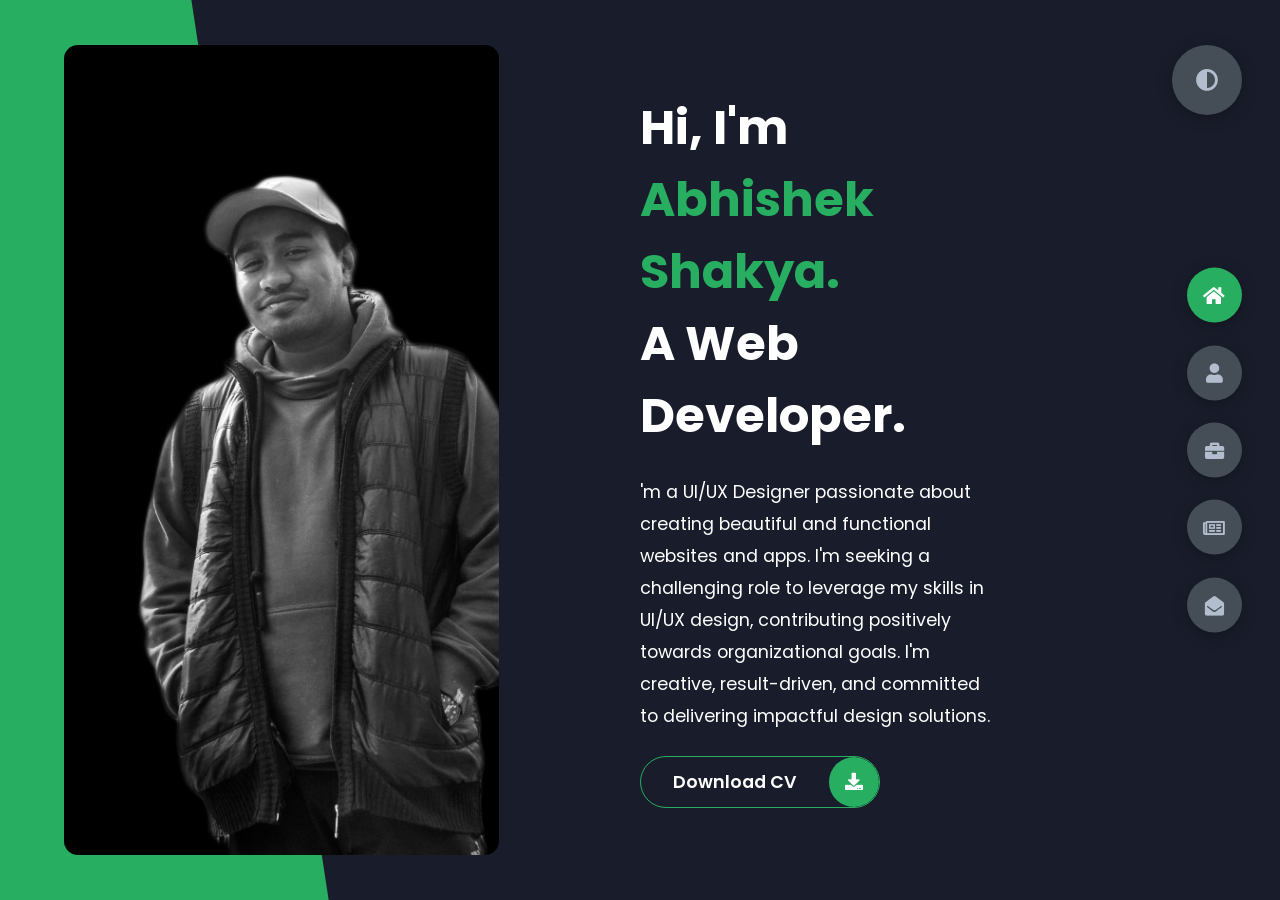
==== commit ceb0435c: "Update Blog Page" ====
--- a/index.html
+++ b/index.html
@@ -10,33 +10,59 @@
     <link rel="preconnect" href="https://fonts.googleapis.com">
     <link rel="preconnect" href="https://fonts.gstatic.com" crossorigin>
     <link rel="stylesheet" href="https://cdnjs.cloudflare.com/ajax/libs/font-awesome/5.15.4/css/all.min.css"
-        integrity="sha512-1ycn6IcaQQ40/MKBW2W4Rhis/DbILU74C1vSrLJxCq57o941Ym01SwNsOMqvEBFlcgUa6xLiPY/NS5R+E6ztJQ=="
-        crossorigin="anonymous" referrerpolicy="no-referrer" />
+          integrity="sha512-1ycn6IcaQQ40/MKBW2W4Rhis/DbILU74C1vSrLJxCq57o941Ym01SwNsOMqvEBFlcgUa6xLiPY/NS5R+E6ztJQ=="
+          crossorigin="anonymous" referrerpolicy="no-referrer"/>
     <link href="https://fonts.googleapis.com/css2?family=Poppins:wght@400;500;600;700;800&display=swap"
-        rel="stylesheet">
+          rel="stylesheet">
 </head>
 
 <body class="main-content">
-    <header class="container header active" id="home">
-        <div class="header-content">
-            <div class="left-header">
-                <div class="h-shape"></div>
-                <div class="image">
-                    <img src="img/hero.png" alt="">
-                </div>
-            </div>
-            <div class="right-header">
-                <h1 class="name">
-                    Hi, I'm <span>Abhishek Shakya.</span><br>
-                    A Web Developer.
-                </h1>
+<header class="container header active" id="home">
+    <div class="header-content">
+        <div class="left-header">
+            <div class="h-shape"></div>
+            <div class="image">
+                <img src="img/hero.png" alt="">
+            </div>
+        </div>
+        <div class="right-header">
+            <h1 class="name">
+                Hi, I'm <span>Abhishek Shakya.</span><br>
+                A Web Developer.
+            </h1>
+            <p>
+                'm a UI/UX Designer passionate about creating beautiful and functional websites and apps. I'm seeking a
+                challenging role to leverage my skills in UI/UX design, contributing positively towards organizational
+                goals. I'm creative, result-driven, and committed to delivering impactful design solutions.
+            </p>
+            <div class="btn-con">
+                <a href="img/Abhishek%20Shakya%20Resume.pdf" class="main-btn">
+                    <span class="btn-text">Download CV</span>
+                    <span class="btn-icon"><i class="fas fa-download"></i></span>
+                </a>
+            </div>
+        </div>
+    </div>
+</header>
+<main>
+ <!--   ABOUT PAGE-->
+    <section class="container about" id="about">
+        <div class="main-title">
+            <h2>About <span>me</span><span class="bg-text">my stats</span></h2>
+        </div>
+        <div class="about-container">
+            <div class="left-about">
+                <h4>Information About me</h4>
                 <p>
-                    I'm a UI/UX Designer, I love to create beautiful and functional websites seeking for a challenging
-                    position in an organization that offers an opportunity to explore the ﬁeld
-                    of creating website and app design while accomplishing personal, professional as well as
-                    organizational goal.
-                    I am dynamic, creative, result driven and possess positive attitude to bring the changes in the
-                    work.
+                    I enjoy strategic planning and designing beautiful and communication-functional websites, and I
+                    am looking for a challenging position in an organization
+                    that will allow me to problem-solve and
+                    explore the field of website and app design.
+                    <br/> <br/>
+                    I started as a Figma software designer without any design skill.
+                    Not only that, but I have
+                    created content for a variety of social media marketing platforms with stunning graphic design.
+                    Furthermore, I am self-taught and have taken a variety of online courses. 
                 </p>
                 <div class="btn-con">
                     <a href="img/Abhishek%20Shakya%20Resume.pdf" class="main-btn">
@@ -45,591 +71,565 @@
                     </a>
                 </div>
             </div>
-        </div>
-    </header>
-    <main>
-        <section class="container about" id="about">
-            <div class="main-title">
-                <h2>About <span>me</span><span class="bg-text">my stats</span></h2>
-            </div>
-            <div class="about-container">
-                <div class="left-about">
-                    <h4>Information About me</h4>
-                    <p>
-                        I enjoy strategic planning and designing beautiful and communication-functional websites, and I
-                        am looking for a challenging position in an organization that will allow me to problem-solve and
-                        explore the field of website and app design.
-
-                        <br /> <br />
-
-                        I started as a Figma software designer without any design skill. Not only that, but I have
-                        created content for a variety of social media marketing platforms with stunning graphic design.
-                        Furthermore, I am self-taught and have taken a variety of online courses. 
-                    </p>
-                    <div class="btn-con">
-                        <a href="img/Abhishek%20Shakya%20Resume.pdf" class="main-btn">
-                            <span class="btn-text">Download CV</span>
-                            <span class="btn-icon"><i class="fas fa-download"></i></span>
-                        </a>
-                    </div>
-                </div>
-                <div class="right-about">
-                    <div class="about-item">
-                        <div class="abt-text">
-                            <p class="large-text">15+</p>
-                            <p class="small-text">Projects <br /> Completed</p>
-                        </div>
-                    </div>
-                    <div class="about-item">
-                        <div class="abt-text">
-                            <p class="large-text">4+</p>
-                            <p class="small-text">Years of <br /> experience</p>
-                        </div>
-                    </div>
-                    <div class="about-item">
-                        <div class="abt-text">
-                            <p class="large-text">15+</p>
-                            <p class="small-text">Happy <br /> Clients</p>
-                        </div>
-                    </div>
-                    <div class="about-item">
-                        <div class="abt-text">
-                            <p class="large-text">10+</p>
-                            <p class="small-text">Customer <br /> reviews</p>
-                        </div>
-                    </div>
-                </div>
-            </div>
-            <div class="about-stats">
-                <h4 class="stat-title">My Skills</h4>
-                <div class="progress-bars">
-                    <div class="progress-bar">
-                        <p class="prog-title">Figma / XD / lunacy</p>
-                        <div class="progress-con">
-                            <p class="prog-text">100%</p>
-                            <div class="progress">
-                                <span class="ui"></span>
-                            </div>
-                        </div>
-                    </div>
-                    <div class="progress-bar">
-                        <p class="prog-title">Adobe Photoshop / InDesign</p>
-                        <div class="progress-con">
-                            <p class="prog-text">75%</p>
-                            <div class="progress">
-                                <span class="edit"></span>
-                            </div>
-                        </div>
-                    </div>
-                    <div class="progress-bar">
-                        <p class="prog-title">Adobe Illustrator  </p>
-                        <div class="progress-con">
-                            <p class="prog-text">75%</p>
-                            <div class="progress">
-                                <span class="vector"></span>
-                            </div>
-                        </div>
-                    </div>
-                    <div class="progress-bar">
-                        <p class="prog-title">Wordpress Design</p>
-                        <div class="progress-con">
-                            <p class="prog-text">65%</p>
-                            <div class="progress">
-                                <span class="wordpress"></span>
-                            </div>
-                        </div>
-                    </div>
-                    <div class="progress-bar">
-                        <p class="prog-title">Adobe pro / effect</p>
-                        <div class="progress-con">
-                            <p class="prog-text">50%</p>
-                            <div class="progress">
-                                <span class="vfx"></span>
-                            </div>
-                        </div>
-                    </div>
-                    <div class="progress-bar">
-                        <p class="prog-title">HTML & CSS </p>
-                        <div class="progress-con">
-                            <p class="prog-text">70%</p>
-                            <div class="progress">
-                                <span class="css"></span>
-                            </div>
-                        </div>
-                    </div>
-                    <div class="progress-bar">
-                        <p class="prog-title">bootstrap</p>
-                        <div class="progress-con">
-                            <p class="prog-text">70%</p>
-                            <div class="progress">
-                                <span class="bootstrap"></span>
-                            </div>
-                        </div>
-                    </div>
-                </div>
-            </div>
-            <h4 class="stat-title">My Timeline</h4>
-            <div class="timeline">
-                <div class="timeline-item">
-                    <div class="tl-icon">
-                        <i class="fas fa-briefcase"></i>
-                    </div>
-                    <p class="tl-duration">Feb 2022 - May 2022</p>
-                    <h5>Web Developer<span> - VAROSA TECHNOLOGY</span></h5>
-                    <p>
-                        Collaboration across team & departments.<br>
-                        Marketing & branding for clients.<br>
-                        Content creation and execution.<br>
-                        Client communication & Coordination.<br>
-                        Stay up to date with latest market trends.<br>
-                        Quality Assurance (QA) of graphic designs.<br>
-                        Develop creative design for digital marketing, printing, & corporate branding.<br>
-                    </p>
-                </div>
-                <div class="timeline-item">
-                    <div class="tl-icon">
-                        <i class="fas fa-briefcase"></i>
-                    </div>
-                    <p class="tl-duration">Aug 2021 - Dec 2021</p>
-                    <h5>Intern Designer<span> - Monika decoration PVT LTD</span></h5>
-                    <p>
-                        Worked for “Promotion of digital marketing” project.<br>
-                        Promoted the webpage“servicenmaterial” new e-commerce for all types of hardware.<br>
-                    </p>
-                </div>
-                <div class="timeline-item">
-                    <div class="tl-icon">
-                        <i class="fas fa-briefcase"></i>
-                    </div>
-                    <p class="tl-duration">FREELANCING WORKS</p>
-                    <h5>GRAPHIC DESIGNER<span> - Remote Jobs</span></h5>
-                    <p>
-                        Digital content creation & designing.<br>
-                        Web page designing.
-                    </p>
-                </div>
-                <div class="timeline-item">
-                    <div class="tl-icon">
-                        <i class="fas fa-briefcase"></i>
-                    </div>
-                    <p class="tl-duration">2019 - 2023</p>
-                    <h5>Business Degree<span> - ASIAN COLLEGE</span></h5>
-                    <p>
-                        Bachelor of Business Administration
-                    </p>
-                </div>
-                <div class="timeline-item">
-                    <div class="tl-icon">
-                        <i class="fas fa-briefcase"></i>
-                    </div>
-                    <p class="tl-duration">2018 (completed) </p>
-                    <h5>Graphic designing<span> - NEOSPHERE CONSULTANT</span></h5>
-                    <p>
-                        Basic Graphic designing Course 
-                    </p>
-                </div>
-                 <div class="timeline-item">
-                    <div class="tl-icon">
-                        <i class="fas fa-briefcase"></i>
-                    </div>
-                    <p class="tl-duration">2022 - present</p>
-                    <h5>Web Development<span> - Udemy</span></h5>
-                    <p>
-                       New courses on web Development
-                    </p>
-                </div> 
-            </div>
-        </section>
-        <section class="container" id="portfolio">
-            <div class="main-title">
-                <h2>My <span>Portfolio</span><span class="bg-text">My Work</span></h2>
-            </div>
-            <p class="port-text">
-                Here is some of my work that I've done in various programming languages.
-            </p>
-            <div class="portfolios">
-                <div class="portfolio-item">
-                    <div class="image">
-                        <img src="img/Muktinath.jpg" alt="" >
-                    </div>
-                    <div class="hover-items"> 
-                         
-                        
-                        <div class="icons">
-                            <a rel="noopener" href="https://github.com/abhishekshakya-np" target="_blank"
-                            rel="nofollow" class="icon">
-                                <i class="fab fa-github"></i>
-                            </a>
-                            <!-- <a rel="noopener" href="https://www.behance.net/1besake" target="_blank"
-                            rel="nofollow"
-                             class="icon">
-                                <i class="fab fa-behance"></i>
-                            </a>
-                            <a rel="noopener" href="https://www.linkedin.com/in/abhishekshakya-np" class="icon">
-                                <i class="fab fa-linkedin"></i>
-                            </a> -->
-                        </div>
-                    </div>
-                </div>
-                <div class="portfolio-item">
-                    <div class="image">
-                        <img src="img/SmartHealth.jpg" alt="">
-                    </div>
-                    <div class="hover-items">
-                        <div class="icons">
-                            <a href="https://github.com/abhishekshakya-np" class="icon">
-                                <i class="fab fa-github"></i>
-                            </a>
-                            <a href="https://www.behance.net/1besake" class="icon">
-                                <i class="fab fa-behance"></i>
-                            </a>
-                            <a href="https://www.linkedin.com/in/abhishekshakya-np/" class="icon">
-                                <i class="fab fa-linkedin"></i>
-                            </a>
-                        </div>
-                    </div>
-                </div>
-                <div class="portfolio-item">
-                    <div class="image">
-                        <img src="img/lahachhap.jpg" alt="">
-                    </div>
-                    <div class="hover-items">
-                        <a 
-                        title="View My blog"
-                        rel="noopener"
-                        href="https://www.figma.com/proto/ziTDWbWjasYzqsRLRzfOgi/Job-Workspace?page-id=0%3A1&node-id=258-2&node-type=frame&viewport=7875%2C2794%2C0.37&t=4hif6Uug8gQBqisw-1&scaling=min-zoom&content-scaling=fixed&starting-point-node-id=258%3A2"
-                        target="_blank"
-                        rel="nofollow" >
-                        <h3>View Portfolio 
-                      </a> </h3> 
-                    
-                        <div class="icons">
-                            <a href="https://github.com/abhishekshakya-np" class="icon">
-                                <i class="fab fa-github"></i>
-                            </a>
-                            <a href="https://www.behance.net/1besake" class="icon">
-                                <i class="fab fa-behance"></i>
-                            </a>
-                            <a href="https://www.linkedin.com/in/abhishekshakya-np/" class="icon">
-                                <i class="fab fa-linkedin"></i>
-                            </a>
-                        </div>
-                    </div>
-                </div>
-                <div class="portfolio-item">
-                    <div class="image">
-                        <img src="img/FigmaView.jpg" alt="">
-                    </div>
-                    <div class="hover-items">
-                        <a 
+            <div class="right-about">
+                <div class="about-item">
+                    <div class="abt-text">
+                        <p class="large-text">15+</p>
+                        <p class="small-text">Projects <br/> Completed</p>
+                    </div>
+                </div>
+                <div class="about-item">
+                    <div class="abt-text">
+                        <p class="large-text">4+</p>
+                        <p class="small-text">Years of <br/> experience</p>
+                    </div>
+                </div>
+                <div class="about-item">
+                    <div class="abt-text">
+                        <p class="large-text">15+</p>
+                        <p class="small-text">Happy <br/> Clients</p>
+                    </div>
+                </div>
+                <div class="about-item">
+                    <div class="abt-text">
+                        <p class="large-text">10+</p>
+                        <p class="small-text">Customer <br/> reviews</p>
+                    </div>
+                </div>
+            </div>
+        </div>
+        <div class="about-stats">
+            <h4 class="stat-title">My Skills</h4>
+            <div class="progress-bars">
+                <div class="progress-bar">
+                    <p class="prog-title">Figma / XD / lunacy</p>
+                    <div class="progress-con">
+                        <p class="prog-text">100%</p>
+                        <div class="progress">
+                            <span class="ui"></span>
+                        </div>
+                    </div>
+                </div>
+                <div class="progress-bar">
+                    <p class="prog-title">Adobe Photoshop / InDesign</p>
+                    <div class="progress-con">
+                        <p class="prog-text">75%</p>
+                        <div class="progress">
+                            <span class="edit"></span>
+                        </div>
+                    </div>
+                </div>
+                <div class="progress-bar">
+                    <p class="prog-title">Adobe Illustrator </p>
+                    <div class="progress-con">
+                        <p class="prog-text">75%</p>
+                        <div class="progress">
+                            <span class="vector"></span>
+                        </div>
+                    </div>
+                </div>
+                <div class="progress-bar">
+                    <p class="prog-title">Wordpress Design</p>
+                    <div class="progress-con">
+                        <p class="prog-text">65%</p>
+                        <div class="progress">
+                            <span class="wordpress"></span>
+                        </div>
+                    </div>
+                </div>
+                <div class="progress-bar">
+                    <p class="prog-title">Adobe pro / effect</p>
+                    <div class="progress-con">
+                        <p class="prog-text">50%</p>
+                        <div class="progress">
+                            <span class="vfx"></span>
+                        </div>
+                    </div>
+                </div>
+                <div class="progress-bar">
+                    <p class="prog-title">HTML & CSS </p>
+                    <div class="progress-con">
+                        <p class="prog-text">70%</p>
+                        <div class="progress">
+                            <span class="css"></span>
+                        </div>
+                    </div>
+                </div>
+                <div class="progress-bar">
+                    <p class="prog-title">bootstrap</p>
+                    <div class="progress-con">
+                        <p class="prog-text">70%</p>
+                        <div class="progress">
+                            <span class="bootstrap"></span>
+                        </div>
+                    </div>
+                </div>
+            </div>
+        </div>
+        <h4 class="stat-title">My Timeline</h4>
+        <div class="timeline">
+            <div class="timeline-item">
+                <div class="tl-icon">
+                    <i class="fas fa-briefcase"></i>
+                </div>
+                <p class="tl-duration">Feb 2022 - May 2022</p>
+                <h5>Web Developer<span> - VAROSA TECHNOLOGY</span></h5>
+                <p>
+                    Collaboration across team & departments.<br>
+                    Marketing & branding for clients.<br>
+                    Content creation and execution.<br>
+                    Client communication & Coordination.<br>
+                    Stay up to date with latest market trends.<br>
+                    Quality Assurance (QA) of graphic designs.<br>
+                    Develop creative design for digital marketing, printing, & corporate branding.<br>
+                </p>
+            </div>
+            <div class="timeline-item">
+                <div class="tl-icon">
+                    <i class="fas fa-briefcase"></i>
+                </div>
+                <p class="tl-duration">Aug 2021 - Dec 2021</p>
+                <h5>Intern Designer<span> - Monika decoration PVT LTD</span></h5>
+                <p>
+                    Worked for “Promotion of digital marketing” project.<br>
+                    Promoted the webpage“servicenmaterial” new e-commerce for all types of hardware.<br>
+                </p>
+            </div>
+            <div class="timeline-item">
+                <div class="tl-icon">
+                    <i class="fas fa-briefcase"></i>
+                </div>
+                <p class="tl-duration">FREELANCING WORKS</p>
+                <h5>GRAPHIC DESIGNER<span> - Remote Jobs</span></h5>
+                <p>
+                    Digital content creation & designing.<br>
+                    Web page designing.
+                </p>
+            </div>
+            <div class="timeline-item">
+                <div class="tl-icon">
+                    <i class="fas fa-briefcase"></i>
+                </div>
+                <p class="tl-duration">2019 - 2023</p>
+                <h5>Business Degree<span> - ASIAN COLLEGE</span></h5>
+                <p>
+                    Bachelor of Business Administration
+                </p>
+            </div>
+            <div class="timeline-item">
+                <div class="tl-icon">
+                    <i class="fas fa-briefcase"></i>
+                </div>
+                <p class="tl-duration">2018 (completed) </p>
+                <h5>Graphic designing<span> - NEOSPHERE CONSULTANT</span></h5>
+                <p>
+                    Basic Graphic designing Course
+                </p>
+            </div>
+            <div class="timeline-item">
+                <div class="tl-icon">
+                    <i class="fas fa-briefcase"></i>
+                </div>
+                <p class="tl-duration">2022 - present</p>
+                <h5>Web Development<span> - Udemy</span></h5>
+                <p>
+                    New courses on web Development
+                </p>
+            </div>
+        </div>
+    </section>
+    <!--   Work PAGE-->
+    <section class="container" id="portfolio">
+        <div class="main-title">
+            <h2>My <span>Portfolio</span><span class="bg-text">My Work</span></h2>
+        </div>
+        <p class="port-text">
+            Here is some of my work that I've done in various programming languages.
+        </p>
+        <div class="portfolios">
+            <div class="portfolio-item">
+                <div class="image">
+                    <img src="img/Muktinath.jpg" alt="">
+                </div>
+                <div class="hover-items">
+
+
+                    <div class="icons">
+                        <a rel="noopener" href="https://github.com/abhishekshakya-np" target="_blank"
+                           rel="nofollow" class="icon">
+                            <i class="fab fa-github"></i>
+                        </a>
+                        <!-- <a rel="noopener" href="https://www.behance.net/1besake" target="_blank"
+                        rel="nofollow"
+                         class="icon">
+                            <i class="fab fa-behance"></i>
+                        </a>
+                        <a rel="noopener" href="https://www.linkedin.com/in/abhishekshakya-np" class="icon">
+                            <i class="fab fa-linkedin"></i>
+                        </a> -->
+                    </div>
+                </div>
+            </div>
+            <div class="portfolio-item">
+                <div class="image">
+                    <img src="img/SmartHealth.jpg" alt="">
+                </div>
+                <div class="hover-items">
+                    <div class="icons">
+                        <a href="https://github.com/abhishekshakya-np" class="icon">
+                            <i class="fab fa-github"></i>
+                        </a>
+                        <a href="https://www.behance.net/1besake" class="icon">
+                            <i class="fab fa-behance"></i>
+                        </a>
+                        <a href="https://www.linkedin.com/in/abhishekshakya-np/" class="icon">
+                            <i class="fab fa-linkedin"></i>
+                        </a>
+                    </div>
+                </div>
+            </div>
+            <div class="portfolio-item">
+                <div class="image">
+                    <img src="img/lahachhap.jpg" alt="">
+                </div>
+                <div class="hover-items">
+                    <a
+                            title="View My blog"
+                            rel="noopener"
+                            href="https://www.figma.com/proto/ziTDWbWjasYzqsRLRzfOgi/Job-Workspace?page-id=0%3A1&node-id=258-2&node-type=frame&viewport=7875%2C2794%2C0.37&t=4hif6Uug8gQBqisw-1&scaling=min-zoom&content-scaling=fixed&starting-point-node-id=258%3A2"
+                            target="_blank"
+                            rel="nofollow">
+                        <h3>View Portfolio
+                    </a> </h3>
+
+                    <div class="icons">
+                        <a href="https://github.com/abhishekshakya-np" class="icon">
+                            <i class="fab fa-github"></i>
+                        </a>
+                        <a href="https://www.behance.net/1besake" class="icon">
+                            <i class="fab fa-behance"></i>
+                        </a>
+                        <a href="https://www.linkedin.com/in/abhishekshakya-np/" class="icon">
+                            <i class="fab fa-linkedin"></i>
+                        </a>
+                    </div>
+                </div>
+            </div>
+            <div class="portfolio-item">
+                <div class="image">
+                    <img src="img/FigmaView.jpg" alt="">
+                </div>
+                <div class="hover-items">
+                    <a
                             title="View My blog"
                             rel="noopener"
                             href="img/portfolio.pdf"
                             target="_blank"
-                            rel="nofollow" >
-                            <h3>View Portfolio 
-                          </a> </h3> 
-                        
-                        <div class="icons">
-                            <a href="https://github.com/abhishekshakya-np" class="icon">
-                                <i class="fab fa-github"></i>
-                            </a>
-                            <a href="https://www.behance.net/1besake" class="icon">
-                                <i class="fab fa-behance"></i>
-                            </a>
-                            <a href="https://www.linkedin.com/in/abhishekshakya-np/" class="icon">
-                                <i class="fab fa-linkedin"></i>
-                            </a>
-                        </div>
-                    </div>
-                </div>
-                <div class="portfolio-item">
-                    <div class="image">
-                        <img src="img/nfm.png" alt="">
-                    </div>
-                    <div class="hover-items">
-                        <a 
+                            rel="nofollow">
+                        <h3>View Portfolio
+                    </a> </h3>
+
+                    <div class="icons">
+                        <a href="https://github.com/abhishekshakya-np" class="icon">
+                            <i class="fab fa-github"></i>
+                        </a>
+                        <a href="https://www.behance.net/1besake" class="icon">
+                            <i class="fab fa-behance"></i>
+                        </a>
+                        <a href="https://www.linkedin.com/in/abhishekshakya-np/" class="icon">
+                            <i class="fab fa-linkedin"></i>
+                        </a>
+                    </div>
+                </div>
+            </div>
+            <div class="portfolio-item">
+                <div class="image">
+                    <img src="img/nfm.png" alt="">
+                </div>
+                <div class="hover-items">
+                    <a
                             title="View My blog"
                             rel="noopener"
                             href="img/portfolio.pdf"
                             target="_blank"
-                            rel="nofollow" >
-                            <h3>View Portfolio 
-                          </a> </h3> 
-                        
-                        <div class="icons">
-                            <a href="https://github.com/abhishekshakya-np" class="icon">
-                                <i class="fab fa-github"></i>
-                            </a>
-                            <a href="https://www.behance.net/1besake" class="icon">
-                                <i class="fab fa-behance"></i>
-                            </a>
-                            <a href="https://www.linkedin.com/in/abhishekshakya-np/" class="icon">
-                                <i class="fab fa-linkedin"></i>
-                            </a>
-                        </div>
-                    </div>
-                </div>
-                <div class="portfolio-item">
-                    <div class="image">
-                        <img src="img/Sangrila.jpg" alt="">
-                    </div>
-                    <div class="hover-items">
-                        <a 
-                        title="View My blog"
-                        rel="noopener"
-                        href="https://www.figma.com/file/4FdOvIIiMziBdqHEaRb93u/CSR?node-id=1825%3A22041"
-                        target="_blank"
-                        rel="nofollow" >
-                        <h3>View Portfolio 
-                      </a> </h3> 
-                        <h3>Project Source</h3>
-                        <div class="icons">
-                            <a href="https://github.com/abhishekshakya-np" class="icon">
-                                <i class="fab fa-github"></i>
-                            </a>
-                            <a href="https://www.behance.net/1besake" class="icon">
-                                <i class="fab fa-behance"></i>
-                            </a>
-                            <a href="https://www.linkedin.com/in/abhishekshakya-np/" class="icon">
-                                <i class="fab fa-linkedin"></i>
-                            </a>
-                        </div>
-                    </div>
-                </div>
-                <div class="portfolio-item">
-                    <div class="image">
-                        <img src="img/sky.jpg" alt="">
-                    </div>
-                    <div class="hover-items">
-                        <a 
+                            rel="nofollow">
+                        <h3>View Portfolio
+                    </a> </h3>
+
+                    <div class="icons">
+                        <a href="https://github.com/abhishekshakya-np" class="icon">
+                            <i class="fab fa-github"></i>
+                        </a>
+                        <a href="https://www.behance.net/1besake" class="icon">
+                            <i class="fab fa-behance"></i>
+                        </a>
+                        <a href="https://www.linkedin.com/in/abhishekshakya-np/" class="icon">
+                            <i class="fab fa-linkedin"></i>
+                        </a>
+                    </div>
+                </div>
+            </div>
+            <div class="portfolio-item">
+                <div class="image">
+                    <img src="img/Sangrila.jpg" alt="">
+                </div>
+                <div class="hover-items">
+                    <a
+                            title="View My blog"
+                            rel="noopener"
+                            href="https://www.figma.com/file/4FdOvIIiMziBdqHEaRb93u/CSR?node-id=1825%3A22041"
+                            target="_blank"
+                            rel="nofollow">
+                        <h3>View Portfolio
+                    </a> </h3>
+                    <h3>Project Source</h3>
+                    <div class="icons">
+                        <a href="https://github.com/abhishekshakya-np" class="icon">
+                            <i class="fab fa-github"></i>
+                        </a>
+                        <a href="https://www.behance.net/1besake" class="icon">
+                            <i class="fab fa-behance"></i>
+                        </a>
+                        <a href="https://www.linkedin.com/in/abhishekshakya-np/" class="icon">
+                            <i class="fab fa-linkedin"></i>
+                        </a>
+                    </div>
+                </div>
+            </div>
+            <div class="portfolio-item">
+                <div class="image">
+                    <img src="img/sky.jpg" alt="">
+                </div>
+                <div class="hover-items">
+                    <a
                             title="View My blog"
                             rel="noopener"
                             href="img/portfolio.pdf"
                             target="_blank"
-                            rel="nofollow" >
-                            <h3>View Portfolio 
-                          </a> </h3> 
-                        
-                        <div class="icons">
-                            <a href="https://github.com/abhishekshakya-np" class="icon">
+                            rel="nofollow">
+                        <h3>View Portfolio
+                    </a> </h3>
+
+                    <div class="icons">
+                        <a href="https://github.com/abhishekshakya-np" class="icon">
+                            <i class="fab fa-github"></i>
+                        </a>
+                        <a href="https://www.behance.net/1besake" class="icon">
+                            <i class="fab fa-behance"></i>
+                        </a>
+                        <a href="https://www.linkedin.com/in/abhishekshakya-np/" class="icon">
+                            <i class="fab fa-linkedin"></i>
+                        </a>
+                    </div>
+                </div>
+            </div>
+        </div>
+    </section>
+    <!--   Blog PAGE-->
+    <section class="container" id="blogs">
+        <div class="blogs-content">
+            <div class="main-title">
+                <h2>My <span>Blogs</span><span class="bg-text">My Blogs</span></h2>
+            </div>
+            <div class="blogs">
+                <div class="blog">
+                    <img src="img/port6.jpg" alt="">
+                    <div class="blog-text">
+                        <a href="https://codashram.com/d/42-what-is-syntactically-awesome-stylesheets" target="_blank">
+                            <h4>
+                                Syntactically Awesome Stylesheets
+                            </h4>
+                            <p>
+                                Sass helps you write your CSS in a more organized and powerful way. It makes your CSS clean and manageable, avoiding the mess and repetition.
+                            </p>
+                        </a>
+                    </div>
+                </div>
+                <div class="blog">
+                    <img src="img/blog1.jpg" alt="">
+                    <div class="blog-text">
+                        <h4>
+                            How to Become an Expert in Web Design
+                        </h4>
+                        <p>
+                            Lorem ipsum dolor sit, amet consectetur adipisicing elit.
+                            Doloribus natus voluptas, eos obcaecati recusandae amet?
+                        </p>
+                    </div>
+                </div>
+                <div class="blog">
+                    <img src="img/blog2.jpg" alt="">
+                    <div class="blog-text">
+                        <h4>
+                            Become a Web Designer in 10 Days
+                        </h4>
+                        <p>
+                            Lorem ipsum dolor sit, amet consectetur adipisicing elit.
+                            Doloribus natus voluptas, eos obcaecati recusandae amet?
+                        </p>
+                    </div>
+                </div>
+                <div class="blog">
+                    <img src="img/blog3.jpg" alt="">
+                    <div class="blog-text">
+                        <h4>
+                            Debbuging made easy with Web Inspector
+                        </h4>
+                        <p>
+                            Lorem ipsum dolor sit, amet consectetur adipisicing elit.
+                            Doloribus natus voluptas, eos obcaecati recusandae amet?
+                        </p>
+                    </div>
+                </div>
+                <div class="blog">
+                    <img src="img/port1.jpg" alt="">
+                    <div class="blog-text">
+                        <h4>
+                            Get started with Web Design and UI Design
+                        </h4>
+                        <p>
+                            Lorem ipsum dolor sit, amet consectetur adipisicing elit.
+                            Doloribus natus voluptas, eos obcaecati recusandae amet?
+                        </p>
+                    </div>
+                </div>
+                <div class="blog">
+                    <img src="img/port3.jpg" alt="">
+                    <div class="blog-text">
+                        <h4>
+                            This is what you need to know about Web Design
+                        </h4>
+                        <p>
+                            Lorem ipsum dolor sit, amet consectetur adipisicing elit.
+                            Doloribus natus voluptas, eos obcaecati recusandae amet?
+                        </p>
+                    </div>
+                </div>
+            </div>
+        </div>
+    </section>
+    <section class="container contact" id="contact">
+        <div class="contact-container">
+            <div class="main-title">
+                <h2>Contact <span>Me</span><span class="bg-text">Contact</span></h2>
+            </div>
+            <div class="contact-content-con">
+                <div class="left-contact">
+                    <h4>Contact me here</h4>
+                    <p>
+                        I am dynamic, creative, result driven and possess positive attitude to bring the changes in the
+                        work.
+                    </p>
+                    <div class="contact-info">
+                        <div class="contact-item">
+                            <div class="icon">
+                                <i class="fas fa-map-marker-alt"></i>
+                                <span>Location</span>
+                            </div>
+                            <p>
+                                : Manamaiju, Kathmandu
+                            </p>
+                        </div>
+                        <div class="contact-item">
+                            <div class="icon">
+                                <i class="fas fa-envelope"></i>
+                                <span>Email</span>
+                            </div>
+                            <p>
+                                <span>: abhishekshakya.np@gmail.com</span>
+                            </p>
+                        </div>
+                        <div class="contact-item">
+                            <div class="icon">
+                                <i class="fas fa-user-graduate"></i>
+                                <span>Education</span>
+                            </div>
+                            <p>
+                                <span>: Asian College, Kathmandu</span>
+                            </p>
+                        </div>
+                        <div class="contact-item">
+                            <div class="icon">
+                                <i class="fas fa-solid fa-phone"></i>
+                                <span>Mobile Number</span>
+                            </div>
+                            <p>
+                                <span>: 9803666090</span>
+                            </p>
+                        </div>
+                        <div class="contact-item">
+                            <div class="icon">
+                                <i class="fas fa-globe-africa"></i>
+                                <span>Languages</span>
+                            </div>
+                            <p>
+                                <span>: Nepali, English, Newari</span>
+                            </p>
+                        </div>
+                    </div>
+                    <div class="contact-icons">
+                        <div class="contact-icon">
+                            <a href="https://dribbble.com/1besake" target="_blank">
+                                <i class="fab fa-dribbble"></i>
+                            </a>
+                            <a href="https://www.behance.net/1besake" target="_blank">
+                                <i class="fab fa-behance"></i>
+                            </a>
+                            <a href="https://github.com/abhishekshakya-np" target="_blank">
                                 <i class="fab fa-github"></i>
                             </a>
-                            <a href="https://www.behance.net/1besake" class="icon">
-                                <i class="fab fa-behance"></i>
-                            </a>
-                            <a href="https://www.linkedin.com/in/abhishekshakya-np/" class="icon">
+                            <a href="https://www.linkedin.com/in/abhishekshakya-np/" target="_blank">
                                 <i class="fab fa-linkedin"></i>
                             </a>
                         </div>
                     </div>
                 </div>
-            </div>
-        </section>
-        <section class="container" id="blogs">
-            <div class="blogs-content">
-                <div class="main-title">
-                    <h2>My <span>Blogs</span><span class="bg-text">My Blogs</span></h2>
-                </div>
-                <div class="blogs">
-                    <div class="blog">
-                        <img src="img/port6.jpg" alt="">
-                        <div class="blog-text">
-                            <a href="/gaming.html" target="_blank" >
-                            <h4>
-                                New Gaming Community
-                            </h4>
-                            <p>
-                                Lorem ipsum dolor sit, amet consectetur adipisicing elit.
-                                Doloribus natus voluptas, eos obcaecati recusandae amet?
-                            </p>
-                        </a>
-                        </div>
-                    </div>
-                    <div class="blog">
-                        <img src="img/blog1.jpg" alt="">
-                        <div class="blog-text">
-                            <h4>
-                                How to Become an Expert in Web Design
-                            </h4>
-                            <p>
-                                Lorem ipsum dolor sit, amet consectetur adipisicing elit.
-                                Doloribus natus voluptas, eos obcaecati recusandae amet?
-                            </p>
-                        </div>
-                    </div>
-                    <div class="blog">
-                        <img src="img/blog2.jpg" alt="">
-                        <div class="blog-text">
-                            <h4>
-                                Become a Web Designer in 10 Days
-                            </h4>
-                            <p>
-                                Lorem ipsum dolor sit, amet consectetur adipisicing elit.
-                                Doloribus natus voluptas, eos obcaecati recusandae amet?
-                            </p>
-                        </div>
-                    </div>
-                    <div class="blog">
-                        <img src="img/blog3.jpg" alt="">
-                        <div class="blog-text">
-                            <h4>
-                                Debbuging made easy with Web Inspector
-                            </h4>
-                            <p>
-                                Lorem ipsum dolor sit, amet consectetur adipisicing elit.
-                                Doloribus natus voluptas, eos obcaecati recusandae amet?
-                            </p>
-                        </div>
-                    </div>
-                    <div class="blog">
-                        <img src="img/port1.jpg" alt="">
-                        <div class="blog-text">
-                            <h4>
-                                Get started with Web Design and UI Design
-                            </h4>
-                            <p>
-                                Lorem ipsum dolor sit, amet consectetur adipisicing elit.
-                                Doloribus natus voluptas, eos obcaecati recusandae amet?
-                            </p>
-                        </div>
-                    </div>
-                    <div class="blog">
-                        <img src="img/port3.jpg" alt="">
-                        <div class="blog-text">
-                            <h4>
-                                This is what you need to know about Web Design
-                            </h4>
-                            <p>
-                                Lorem ipsum dolor sit, amet consectetur adipisicing elit.
-                                Doloribus natus voluptas, eos obcaecati recusandae amet?
-                            </p>
-                        </div>
-                    </div>
-                </div>
-            </div>
-        </section>
-        <section class="container contact" id="contact">
-            <div class="contact-container">
-                <div class="main-title">
-                    <h2>Contact <span>Me</span><span class="bg-text">Contact</span></h2>
-                </div>
-                <div class="contact-content-con">
-                    <div class="left-contact">
-                        <h4>Contact me here</h4>
-                        <p>
-                            I am dynamic, creative, result driven and possess positive attitude to bring the changes in the work.
-                        </p>
-                        <div class="contact-info">
-                            <div class="contact-item">
-                                <div class="icon">
-                                    <i class="fas fa-map-marker-alt"></i>
-                                    <span>Location</span>
-                                </div>
-                                <p>
-                                    : Manamaiju, Kathmandu
-                                </p>
-                            </div>
-                            <div class="contact-item">
-                                <div class="icon">
-                                    <i class="fas fa-envelope"></i>
-                                    <span>Email</span>
-                                </div>
-                                <p>
-                                    <span>: abhishekshakya.np@gmail.com</span>
-                                </p>
-                            </div>
-                            <div class="contact-item">
-                                <div class="icon">
-                                    <i class="fas fa-user-graduate"></i>
-                                    <span>Education</span>
-                                </div>
-                                <p>
-                                    <span>: Asian College, Kathmandu</span>
-                                </p>
-                            </div>
-                            <div class="contact-item">
-                                <div class="icon">
-                                    <i class="fas fa-solid fa-phone"></i>
-                                    <span>Mobile Number</span>
-                                </div>
-                                <p>
-                                    <span>: 9803666090</span>
-                                </p>
-                            </div>
-                            <div class="contact-item">
-                                <div class="icon">
-                                    <i class="fas fa-globe-africa"></i>
-                                    <span>Languages</span>
-                                </div>
-                                <p>
-                                    <span>: Nepali, English, Newari</span>
-                                </p>
-                            </div>
-                        </div>
-                        <div class="contact-icons">
-                            <div class="contact-icon">
-                                <a href="https://dribbble.com/1besake" target="_blank">
-                                    <i class="fab fa-dribbble"></i>
-                                </a>
-                                <a href="https://www.behance.net/1besake" target="_blank">
-                                    <i class="fab fa-behance"></i>
-                                </a>
-                                <a href="https://github.com/abhishekshakya-np" target="_blank">
-                                    <i class="fab fa-github"></i>
-                                </a>
-                                <a href="https://www.linkedin.com/in/abhishekshakya-np/" target="_blank">
-                                    <i class="fab fa-linkedin"></i>
-                                </a>
-                            </div>
-                        </div>
-                    </div>
-                    <div class="right-contact">
-                        <form action="" class="contact-form">
-                            <div class="input-control i-c-2">
-                                <input type="text" required placeholder="YOUR NAME">
-                                <input type="email" required placeholder="YOUR EMAIL">
-                            </div>
-                            <div class="input-control">
-                                <input type="text" required placeholder="ENTER SUBJECT">
-                            </div>
-                            <div class="input-control">
-                                <textarea name="" id="" cols="15" rows="8" placeholder="Message Here..."></textarea>
-                            </div>
-                            <div class="submit-btn">
-                                <a href="#" class="main-btn">
-                                    <span class="btn-text">Download CV</span>
-                                    <span class="btn-icon"><i class="fas fa-download"></i></span>
-                                </a>
-                            </div>
-                        </form>
-                    </div>
-                </div>
-            </div>
-        </section>
-    </main>
-
-    <div class="controls">
-        <div class="control active-btn" data-id="home">
-            <i class="fas fa-home"></i>
-        </div>
-        <div class="control" data-id="about">
-            <i class="fas fa-user"></i>
-        </div>
-        <div class="control" data-id="portfolio">
-            <i class="fas fa-briefcase"></i>
-        </div>
-        <div class="control" data-id="blogs">
-            <i class="far fa-newspaper"></i>
-        </div>
-        <div class="control" data-id="contact">
-            <i class="fas fa-envelope-open"></i>
-        </div>
+                <div class="right-contact">
+                    <form action="" class="contact-form">
+                        <div class="input-control i-c-2">
+                            <input type="text" required placeholder="YOUR NAME">
+                            <input type="email" required placeholder="YOUR EMAIL">
+                        </div>
+                        <div class="input-control">
+                            <input type="text" required placeholder="ENTER SUBJECT">
+                        </div>
+                        <div class="input-control">
+                            <textarea name="" id="" cols="15" rows="8" placeholder="Message Here..."></textarea>
+                        </div>
+                        <div class="submit-btn">
+                            <a href="#" class="main-btn">
+                                <span class="btn-text">Download CV</span>
+                                <span class="btn-icon"><i class="fas fa-download"></i></span>
+                            </a>
+                        </div>
+                    </form>
+                </div>
+            </div>
+        </div>
+    </section>
+</main>
+
+<div class="controls">
+    <div class="control active-btn" data-id="home">
+        <i class="fas fa-home"></i>
     </div>
-    <div class="theme-btn">
-        <i class="fas fa-adjust"></i>
+    <div class="control" data-id="about">
+        <i class="fas fa-user"></i>
     </div>
-    <script src="app.js"></script>
+    <div class="control" data-id="portfolio">
+        <i class="fas fa-briefcase"></i>
+    </div>
+    <div class="control" data-id="blogs">
+        <i class="far fa-newspaper"></i>
+    </div>
+    <div class="control" data-id="contact">
+        <i class="fas fa-envelope-open"></i>
+    </div>
+</div>
+<div class="theme-btn">
+    <i class="fas fa-adjust"></i>
+</div>
+<script src="app.js"></script>
 </body>
 
 </html>
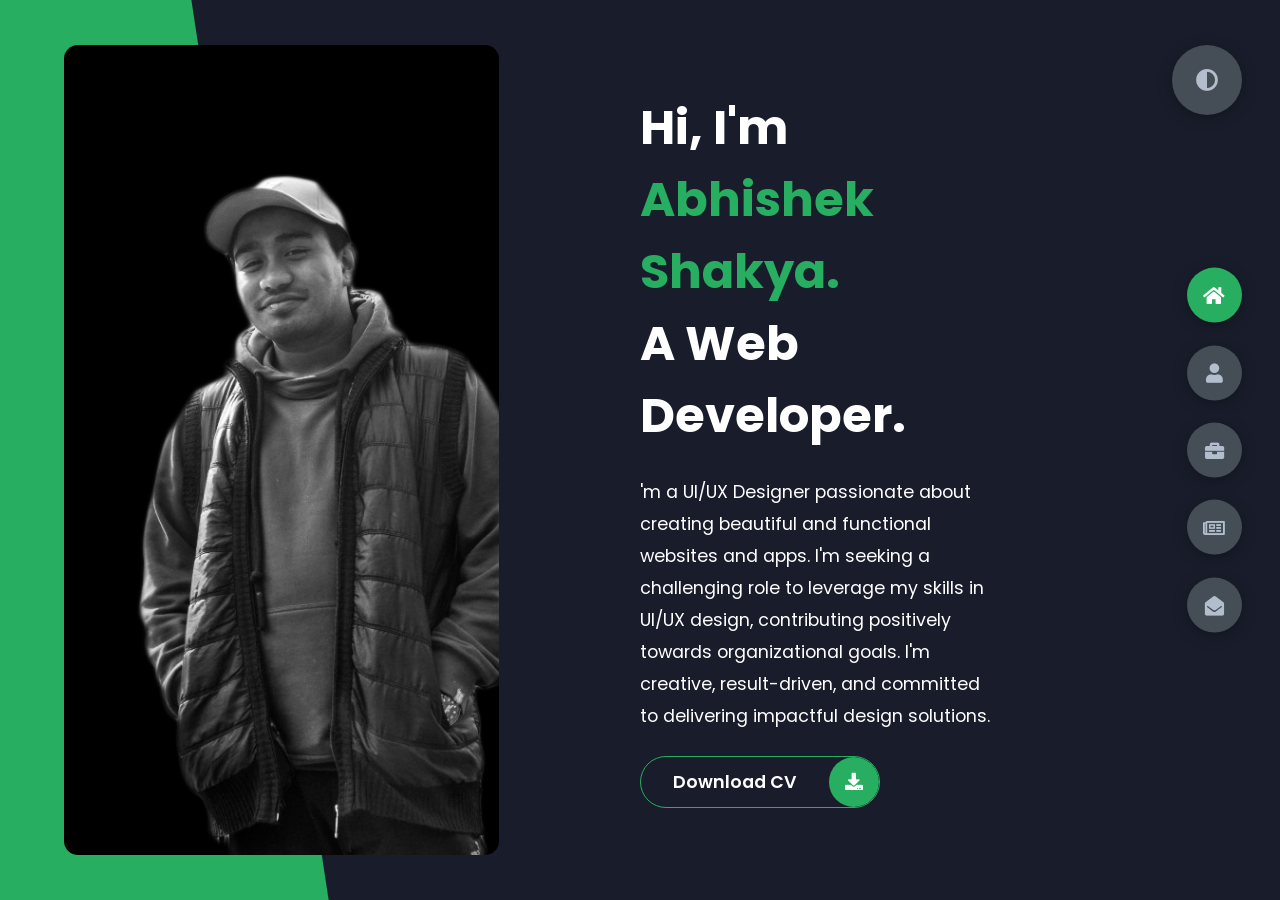
==== commit 801cef7a: "Update Blog Page" ====
--- a/index.html
+++ b/index.html
@@ -45,7 +45,7 @@
     </div>
 </header>
 <main>
- <!--   ABOUT PAGE-->
+    <!--   ABOUT PAGE-->
     <section class="container about" id="about">
         <div class="main-title">
             <h2>About <span>me</span><span class="bg-text">my stats</span></h2>
@@ -431,80 +431,122 @@
             <div class="main-title">
                 <h2>My <span>Blogs</span><span class="bg-text">My Blogs</span></h2>
             </div>
+            <!--  1st Blog PAGE-->
+
             <div class="blogs">
                 <div class="blog">
-                    <img src="img/port6.jpg" alt="">
+                    <img src="img/sass.png" alt="">
                     <div class="blog-text">
                         <a href="https://codashram.com/d/42-what-is-syntactically-awesome-stylesheets" target="_blank">
                             <h4>
                                 Syntactically Awesome Stylesheets
                             </h4>
                             <p>
-                                Sass helps you write your CSS in a more organized and powerful way. It makes your CSS clean and manageable, avoiding the mess and repetition.
-                            </p>
-                        </a>
-                    </div>
-                </div>
+                                Sass helps you write your CSS in a more organized and powerful way. It makes your CSS
+                                clean and manageable, avoiding the mess and repetition.
+                            </p>
+                        </a>
+                    </div>
+                </div>
+                <!--  2nd Blog PAGE-->
                 <div class="blog">
-                    <img src="img/blog1.jpg" alt="">
+                    <img src="https://codashram.com/assets/files/2024-06-11/1718085817-637467-image1.jpg" alt="">
                     <div class="blog-text">
-                        <h4>
-                            How to Become an Expert in Web Design
-                        </h4>
-                        <p>
-                            Lorem ipsum dolor sit, amet consectetur adipisicing elit.
-                            Doloribus natus voluptas, eos obcaecati recusandae amet?
-                        </p>
-                    </div>
-                </div>
+                        <a href="https://codashram.com/d/44-what-is-laravel-middleware" target="_blank">
+                            <h4>
+                                laravel middleware
+                            </h4>
+                            <p>
+                                It is a feature in Laravel that provides a mechanism for filtering HTTP requests
+                                entering
+                                your application.
+                                This allows you to hook into Laravel request processing work flow to
+                                perform some kind of logic
+                                that decides how your application works.
+                            </p>
+                        </a>
+                    </div>
+                </div>
+                <!--  3rd Blog PAGE-->
                 <div class="blog">
-                    <img src="img/blog2.jpg" alt="">
+                    <img src="https://picperf.io/https://laravelnews.s3.amazonaws.com/images/laravel-featured.png"
+                         alt="">
                     <div class="blog-text">
-                        <h4>
-                            Become a Web Designer in 10 Days
-                        </h4>
-                        <p>
-                            Lorem ipsum dolor sit, amet consectetur adipisicing elit.
-                            Doloribus natus voluptas, eos obcaecati recusandae amet?
-                        </p>
-                    </div>
-                </div>
+                        <a href="https://codashram.com/d/45-state-on-laravel" target="_blank">
+                            <h4>
+                                State on laravel
+                            </h4>
+                            <p>
+                                The state function from the Livewire Volt package is used to define and manage state
+                                variables in your Livewire components. These state variables hold the data that your
+                                component will use and manipulate.
+                            </p>
+                        </a>
+                    </div>
+                </div>
+                <!--  4th Blog PAGE-->
                 <div class="blog">
-                    <img src="img/blog3.jpg" alt="">
+                    <img src="https://picperf.io/https://laravelnews.s3.amazonaws.com/images/laravel-featured.png"
+                         alt="">
                     <div class="blog-text">
-                        <h4>
-                            Debbuging made easy with Web Inspector
-                        </h4>
-                        <p>
-                            Lorem ipsum dolor sit, amet consectetur adipisicing elit.
-                            Doloribus natus voluptas, eos obcaecati recusandae amet?
-                        </p>
-                    </div>
-                </div>
+                        <a href="https://codashram.com/d/46-what-is-wire-on-laravel" target="_blank">
+                            <h4>
+                                What is wire: on laravel?
+                            </h4>
+                            <p>The wire: directive is used to bind front-end HTML elements to backend Livewire component
+                                properties and actions. This creates a reactive and interactive user interface without
+                                requiring extensive JavaScript code.</p>
+                        </a>
+                    </div>
+                </div>
+                <!--  5th Blog PAGE-->
                 <div class="blog">
-                    <img src="img/port1.jpg" alt="">
+                    <img src="https://picperf.io/https://laravelnews.s3.amazonaws.com/images/laravel-featured.png"
+                         alt="">
                     <div class="blog-text">
-                        <h4>
-                            Get started with Web Design and UI Design
-                        </h4>
-                        <p>
-                            Lorem ipsum dolor sit, amet consectetur adipisicing elit.
-                            Doloribus natus voluptas, eos obcaecati recusandae amet?
-                        </p>
-                    </div>
-                </div>
+                        <a href="https://codashram.com/d/47-documentation-for-refactoring-password-validation-rules"
+                           target="_blank">
+                            <h4>
+                                Refactoring Password Validation Rules
+                            </h4>
+                            <p>The primary goal was to eliminate code duplication across different parts of the
+                                application by centralizing the password rules in a single, reusable method.</p>
+                        </a>
+                    </div>
+                </div>
+                <!--  6th Blog PAGE-->
                 <div class="blog">
-                    <img src="img/port3.jpg" alt="">
+                    <img src="https://picperf.io/https://laravelnews.s3.amazonaws.com/images/laravel-featured.png"
+                         alt="">
                     <div class="blog-text">
-                        <h4>
-                            This is what you need to know about Web Design
-                        </h4>
-                        <p>
-                            Lorem ipsum dolor sit, amet consectetur adipisicing elit.
-                            Doloribus natus voluptas, eos obcaecati recusandae amet?
-                        </p>
-                    </div>
-                </div>
+                        <a href="https://codashram.com/d/48-documentation-for-enhancements-in-invoice-payment-reminder-functionality"
+                           target="_blank">
+                            <h4>
+                                Enhancements in Invoice Payment Reminder Functionality
+                            </h4>
+                            <p>This document details the enhancements to the Invoice Payment Reminder functionality in
+                                my application, aimed at reducing manual effort, improving customer communication,
+                                and ensuring compliance with email marketing standards.</p>
+                        </a>
+                    </div>
+                </div>
+                <!--  7th Blog PAGE-->
+                <div class="blog">
+                    <img src="https://codashram.com/assets/files/2024-07-08/1720463344-907567-image.png"
+                         alt="">
+                    <div class="blog-text">
+                        <a href="https://codashram.com/d/49-best-css-animation-libraries-and-template-will-be-updated-in-few-month"
+                           target="_blank">
+                            <h4>
+                                Best CSS Animation Libraries and template.
+                            </h4>
+                            <p>No matter what you’re looking for, whether it’s clean and simple or fun and quirky,
+                                you’ll definitely find a library for you among these CSS animation libraries. Here are
+                                the best CSS animation libraries and templates!</p>
+                        </a>
+                    </div>
+                </div>
+
             </div>
         </div>
     </section>
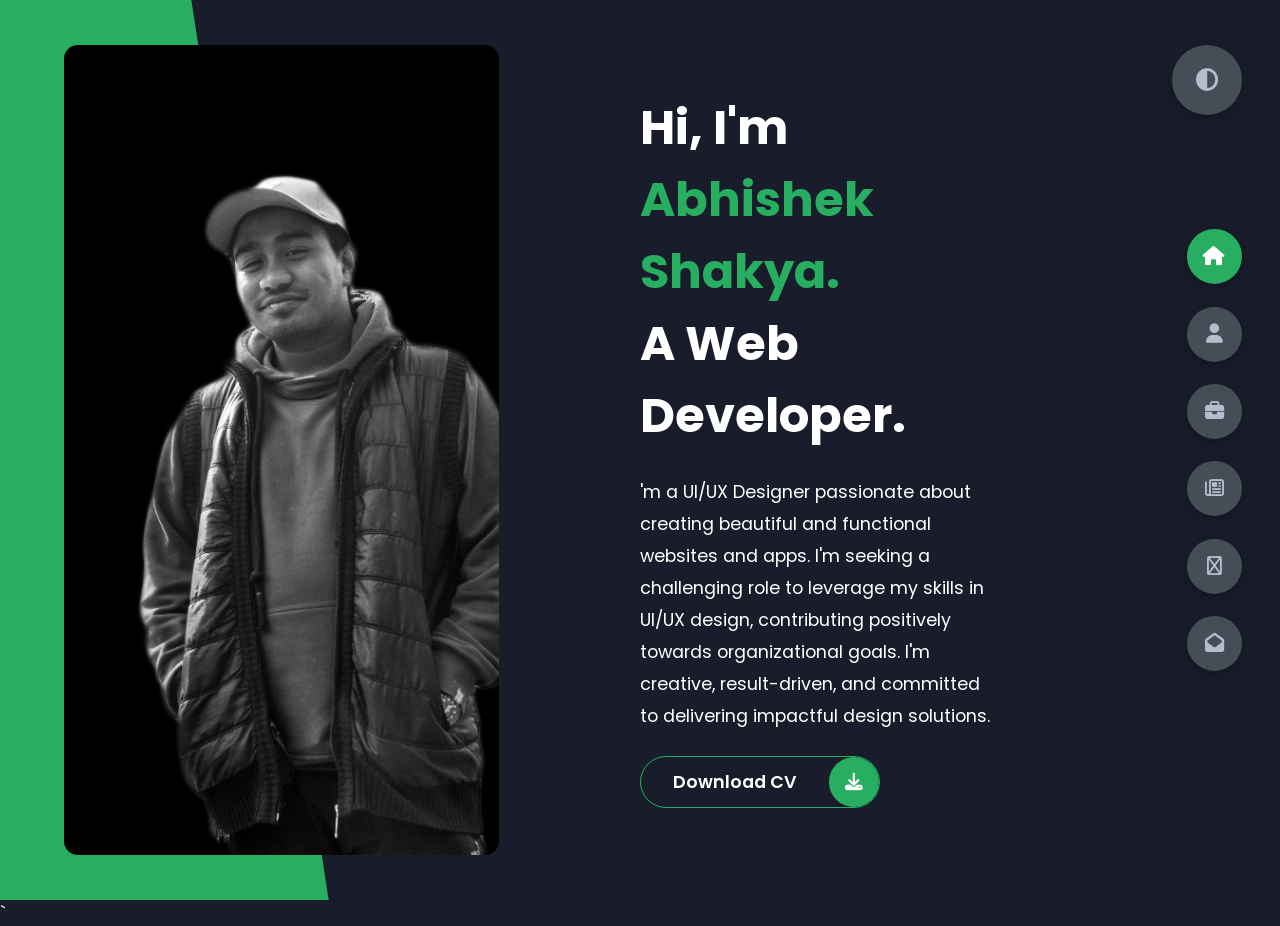
==== commit 7ff49a0c: "Revamp the site" ====
--- a/index.html
+++ b/index.html
@@ -5,18 +5,24 @@
     <meta charset="UTF-8">
     <meta http-equiv="X-UA-Compatible" content="IE=edge">
     <meta name="viewport" content="width=device-width, initial-scale=1.0">
-    <title>Portfolio</title>
+
+    <title>Portfolio - Abhishek Shakya</title>
     <link rel="stylesheet" href="styles/styles.css">
+
+    <!-- Fonts -->
     <link rel="preconnect" href="https://fonts.googleapis.com">
     <link rel="preconnect" href="https://fonts.gstatic.com" crossorigin>
-    <link rel="stylesheet" href="https://cdnjs.cloudflare.com/ajax/libs/font-awesome/5.15.4/css/all.min.css"
-          integrity="sha512-1ycn6IcaQQ40/MKBW2W4Rhis/DbILU74C1vSrLJxCq57o941Ym01SwNsOMqvEBFlcgUa6xLiPY/NS5R+E6ztJQ=="
-          crossorigin="anonymous" referrerpolicy="no-referrer"/>
-    <link href="https://fonts.googleapis.com/css2?family=Poppins:wght@400;500;600;700;800&display=swap"
-          rel="stylesheet">
+    <link href="https://fonts.googleapis.com/css2?family=Poppins:wght@400;500;600;700;800&display=swap" rel="stylesheet">
+
+
+    <!-- Font Awesome CDN (use latest only) -->
+    <link rel="stylesheet" href="https://cdnjs.cloudflare.com/ajax/libs/font-awesome/6.5.1/css/all.min.css">
 </head>
 
 <body class="main-content">
+
+
+<!-- 🔥 Header Section -->
 <header class="container header active" id="home">
     <div class="header-content">
         <div class="left-header">
@@ -45,7 +51,8 @@
     </div>
 </header>
 <main>
-    <!--   ABOUT PAGE-->
+
+    <!-- 🙋🙋🙋 About Me 🙋🙋🙋 -->
     <section class="container about" id="about">
         <div class="main-title">
             <h2>About <span>me</span><span class="bg-text">my stats</span></h2>
@@ -238,10 +245,13 @@
             </div>
         </div>
     </section>
-    <!--   Work PAGE-->
+
+
+    <!--  🏢🏢🏢 Portfolio 🏢🏢🏢 -->
     <section class="container" id="portfolio">
         <div class="main-title">
-            <h2>My <span>Portfolio</span><span class="bg-text">My Work</span></h2>
+            <h2>My <span>Portfolio</span>
+                <span class="bg-text">My Work</span></h2>
         </div>
         <p class="port-text">
             Here is some of my work that I've done in various programming languages.
@@ -256,17 +266,10 @@
 
                     <div class="icons">
                         <a rel="noopener" href="https://github.com/abhishekshakya-np" target="_blank"
-                           rel="nofollow" class="icon">
+                           class="icon">
                             <i class="fab fa-github"></i>
                         </a>
-                        <!-- <a rel="noopener" href="https://www.behance.net/1besake" target="_blank"
-                        rel="nofollow"
-                         class="icon">
-                            <i class="fab fa-behance"></i>
-                        </a>
-                        <a rel="noopener" href="https://www.linkedin.com/in/abhishekshakya-np" class="icon">
-                            <i class="fab fa-linkedin"></i>
-                        </a> -->
+
                     </div>
                 </div>
             </div>
@@ -298,9 +301,9 @@
                             rel="noopener"
                             href="https://www.figma.com/proto/ziTDWbWjasYzqsRLRzfOgi/Job-Workspace?page-id=0%3A1&node-id=258-2&node-type=frame&viewport=7875%2C2794%2C0.37&t=4hif6Uug8gQBqisw-1&scaling=min-zoom&content-scaling=fixed&starting-point-node-id=258%3A2"
                             target="_blank"
-                            rel="nofollow">
-                        <h3>View Portfolio
-                    </a> </h3>
+                    >
+                        <h3>View Portfolio</h3>
+                    </a>
 
                     <div class="icons">
                         <a href="https://github.com/abhishekshakya-np" class="icon">
@@ -325,9 +328,9 @@
                             rel="noopener"
                             href="img/portfolio.pdf"
                             target="_blank"
-                            rel="nofollow">
-                        <h3>View Portfolio
-                    </a> </h3>
+                    >
+                        <h3>View Portfolio</h3>
+                    </a>
 
                     <div class="icons">
                         <a href="https://github.com/abhishekshakya-np" class="icon">
@@ -352,9 +355,9 @@
                             rel="noopener"
                             href="img/portfolio.pdf"
                             target="_blank"
-                            rel="nofollow">
-                        <h3>View Portfolio
-                    </a> </h3>
+                    >
+                        <h3>View Portfolio</h3>
+                    </a>
 
                     <div class="icons">
                         <a href="https://github.com/abhishekshakya-np" class="icon">
@@ -379,9 +382,9 @@
                             rel="noopener"
                             href="https://www.figma.com/file/4FdOvIIiMziBdqHEaRb93u/CSR?node-id=1825%3A22041"
                             target="_blank"
-                            rel="nofollow">
-                        <h3>View Portfolio
-                    </a> </h3>
+                    >
+                        <h3>View Portfolio</h3>
+                    </a>
                     <h3>Project Source</h3>
                     <div class="icons">
                         <a href="https://github.com/abhishekshakya-np" class="icon">
@@ -406,9 +409,9 @@
                             rel="noopener"
                             href="img/portfolio.pdf"
                             target="_blank"
-                            rel="nofollow">
-                        <h3>View Portfolio
-                    </a> </h3>
+                    >
+                        <h3>View Portfolio </h3>
+                    </a>
 
                     <div class="icons">
                         <a href="https://github.com/abhishekshakya-np" class="icon">
@@ -425,7 +428,9 @@
             </div>
         </div>
     </section>
-    <!--   Blog PAGE-->
+
+
+    <!--  📑📑📑 Blog PAGE 📑📑📑-->
     <section class="container" id="blogs">
         <div class="blogs-content">
             <div class="main-title">
@@ -550,7 +555,37 @@
             </div>
         </div>
     </section>
-    <section class="container contact" id="contact">
+
+
+     <!--  ✒️✒️✒️ Design PAGE✒️✒️ -->
+    <section class="container" id="Design">
+        <div class="main-title">
+            <h2>My <span>Design</span><span class="bg-text">My Tools</span></h2>
+        </div>
+        <p class="port-text">
+            Here is some of my work that I've done in various programming languages.
+        </p>
+        <div class="designer">
+            <div class="designer-item">
+                <div class="image">
+                    <img src="img/Muktinath.jpg" alt="">
+                </div>
+                <div class="hover-items">
+                    <div class="icons">
+                        <a rel="noopener" href="https://github.com/abhishekshakya-np" target="_blank"
+                           class="icon">
+                            <i class="fab fa-github"></i>
+                        </a>
+                    </div>
+                </div>
+            </div>
+        </div>
+    </section>
+
+
+
+    <!--   Contact PAGE-->
+    `<section class="container contact" id="contact">
         <div class="contact-container">
             <div class="main-title">
                 <h2>Contact <span>Me</span><span class="bg-text">Contact</span></h2>
@@ -664,6 +699,9 @@
     <div class="control" data-id="blogs">
         <i class="far fa-newspaper"></i>
     </div>
+    <div class="control" data-id="Design">
+        <i class="far fa-pen-nib"></i>
+    </div>
     <div class="control" data-id="contact">
         <i class="fas fa-envelope-open"></i>
     </div>
--- a/styles/styles.css
+++ b/styles/styles.css
@@ -1 +1,1019 @@
-*{margin:0;padding:0;box-sizing:border-box;list-style:none}:root{--color-primary: #191d2b;--color-secondary: #27AE60;--color-white: #FFFFFF;--color-black: #000;--color-grey0: #f8f8f8;--color-grey-1: #dbe1e8;--color-grey-2: #b2becd;--color-grey-3: #6c7983;--color-grey-4: #454e56;--color-grey-5: #2a2e35;--color-grey-6: #12181b;--br-sm-2: 14px;--box-shadow-1: 0 3px 15px rgba(0,0,0,.3)}.light-mode{--color-primary: #FFFFFF;--color-secondary: #F56692;--color-white: #454e56;--color-black: #000;--color-grey0: #f8f8f8;--color-grey-1: #6c7983;--color-grey-2: #6c7983;--color-grey-3: #6c7983;--color-grey-4: #454e56;--color-grey-5: #f8f8f8;--color-grey-6: #12181b}body{background-color:var(--color-primary);font-family:"Poppins",sans-serif;font-size:1.1rem;color:var(--color-white);transition:all .4s ease-in-out}a{display:inline-block;text-decoration:none;color:inherit;font-family:inherit}header{min-height:100vh;color:var(--color-white);overflow:hidden;padding:0 !important}section{min-height:100vh;width:100%;position:absolute;left:0;top:0;padding:3rem 18rem}.container{display:none;transform:translateY(-100%) scale(0);transition:all .4s ease-in-out;background-color:var(--color-primary)}.active{display:block;animation:appear 1s ease-in-out;transform:translateY(0) scaleY(1)}@keyframes appear{0%{transform:translateY(-100%) scaleY(0)}100%{transform:translateY(0) scaleY(1)}}.controls{position:fixed;z-index:10;top:50%;right:3%;display:flex;flex-direction:column;align-items:center;justify-content:center;transform:translateY(-50%)}.controls .control{padding:1rem;cursor:pointer;background-color:var(--color-grey-4);width:55px;height:55px;border-radius:50%;display:flex;justify-content:center;align-items:center;margin:.7rem 0;box-shadow:var(--box-shadow-1)}.controls .control i{font-size:1.2rem;color:var(--color-grey-2);pointer-events:none}.controls .active-btn{background-color:var(--color-secondary);transition:all .4s ease-in-out}.controls .active-btn i{color:var(--color-white)}.theme-btn{top:5%;right:3%;width:70px;height:70px;border-radius:50%;background-color:var(--color-grey-4);cursor:pointer;position:fixed;display:flex;justify-content:center;align-items:center;box-shadow:0 3px 15px rgba(0,0,0,.3);transition:all .1s ease-in-out}.theme-btn:active{transform:translateY(-3px)}.theme-btn i{font-size:1.4rem;color:var(--color-grey-2);pointer-events:none}.header-content{display:grid;grid-template-columns:repeat(2, 1fr);min-height:100vh}.header-content .left-header{display:flex;align-items:center;position:relative}.header-content .left-header .h-shape{transition:all .4s ease-in-out;width:65%;height:100%;background-color:var(--color-secondary);position:absolute;left:0;top:0;z-index:-1;-webkit-clip-path:polygon(0 0, 46% 0, 79% 100%, 0% 100%);clip-path:polygon(0 0, 46% 0, 79% 100%, 0% 100%)}.header-content .left-header .image{border-radius:var(--br-sm-2);height:90%;width:68%;margin-left:4rem;background-color:var(--color-black);transition:all .4s ease-in-out}.header-content .left-header .image img{width:100%;height:100%;-o-object-fit:cover;object-fit:cover;transition:all .4s ease-in-out;filter:grayscale(100%)}.header-content .left-header .image img:hover{filter:grayscale(0)}.header-content .right-header{display:flex;flex-direction:column;justify-content:center;padding-right:18rem}.header-content .right-header .name{font-size:3rem}.header-content .right-header .name span{color:var(--color-secondary)}.header-content .right-header p{margin:1.5rem 0;line-height:2rem}.about-container{display:grid;grid-template-columns:repeat(2, 1fr);padding-top:3.5rem;padding-bottom:5rem}.about-container .right-about{display:grid;grid-template-columns:repeat(2, 1fr);grid-gap:2rem}.about-container .right-about .about-item{border:1px solid var(--color-grey-5);border-radius:5px;transition:all .4s ease-in-out;box-shadow:1px 2px 15px rgba(0,0,0,.1)}.about-container .right-about .about-item:hover{cursor:default;transform:translateY(-5px);border:1px solid var(--color-secondary);box-shadow:1px 4px 15px rgba(0,0,0,.32)}.about-container .right-about .about-item .abt-text{padding:1.5rem;display:flex;flex-direction:column}.about-container .right-about .about-item .abt-text .large-text{font-size:3rem;font-weight:700;color:var(--color-secondary)}.about-container .right-about .about-item .abt-text .small-text{padding-left:3rem;position:relative;text-transform:uppercase;font-size:1.2rem;color:var(--color-grey-1);letter-spacing:2px}.about-container .right-about .about-item .abt-text .small-text::before{content:"";position:absolute;left:0;top:15px;width:2rem;height:2px;background-color:var(--color-grey-5)}.about-container .left-about{padding-right:5rem}.about-container .left-about p{line-height:2rem;padding:1rem;color:var(--color-grey-1)}.about-container .left-about h4{font-size:2rem;text-transform:uppercase}.about-stats{padding-bottom:4rem}.about-stats .progress-bars{display:grid;grid-template-columns:repeat(2, 1fr);grid-gap:2rem}.about-stats .progress-bars .progress-bar{display:flex;flex-direction:column}.about-stats .progress-bars .progress-bar .prog-title{text-transform:uppercase;font-weight:500}.about-stats .progress-bars .progress-bar .progress-con{display:flex;align-items:center}.about-stats .progress-bars .progress-bar .progress-con .prog-text{color:var(--color-grey-2)}.about-stats .progress-bars .progress-bar .progress-con .progress{width:100%;height:.45rem;background-color:var(--color-grey-4);margin-left:1rem;position:relative}.about-stats .progress-bars .progress-bar .progress-con .progress span{position:absolute;top:0;left:0;height:100%;background-color:var(--color-secondary);transition:all .4s ease-in-out;width:60%}.about-stats .progress-bars .progress-bar .progress-con .progress .ui{width:100%}.about-stats .progress-bars .progress-bar .progress-con .progress .edit{width:75%}.about-stats .progress-bars .progress-bar .progress-con .progress .vector{width:75%}.about-stats .progress-bars .progress-bar .progress-con .progress .wordpress{width:65%}.about-stats .progress-bars .progress-bar .progress-con .progress .vfx{width:50%}.about-stats .progress-bars .progress-bar .progress-con .progress .css{width:70%}.about-stats .progress-bars .progress-bar .progress-con .progress .bootstrap{width:70%}.stat-title{text-transform:uppercase;font-size:1.4rem;text-align:center;padding:3.5rem 0;position:relative}.stat-title::before{content:"";position:absolute;left:50%;top:0;width:40%;height:1px;background-color:var(--color-grey-5);transform:translateX(-50%)}.timeline{display:grid;grid-template-columns:repeat(2, 1fr);grid-gap:2rem;padding-bottom:3rem}.timeline .timeline-item{position:relative;padding-left:3rem;border-left:1px solid var(--color-grey-5)}.timeline .timeline-item .tl-icon{position:absolute;left:-27px;top:0;background-color:var(--color-secondary);width:50px;height:50px;border-radius:50%;display:flex;align-items:center;justify-content:center}.timeline .timeline-item .tl-icon i{font-size:1.3rem}.timeline .timeline-item .tl-duration{padding:.2rem .6rem;background-color:var(--color-grey-5);border-radius:15px;display:inline-block;font-size:.8rem;text-transform:uppercase;font-weight:500}.timeline .timeline-item h5{padding:1rem 0;text-transform:uppercase;font-size:1.3rem;font-weight:600}.timeline .timeline-item h5 span{color:var(--color-grey-2);font-weight:500;font-size:1.2rem}.timeline .timeline-item p{color:var(--color-grey-2)}.port-text{padding:2rem 0;text-align:center}.portfolios{display:grid;grid-template-columns:repeat(3, 1fr);grid-gap:2rem;margin-top:3rem}.portfolios .portfolio-item{position:relative;border-radius:15px}.portfolios .portfolio-item img{width:100%;height:300px;-o-object-fit:cover;object-fit:cover;border-radius:15px}.portfolios .portfolio-item .hover-items{width:100%;height:100%;background-color:var(--color-secondary);position:absolute;left:0;top:0;border-radius:15px;display:flex;justify-content:center;align-items:center;flex-direction:column;opacity:0;transform:scale(0);transition:all .4s ease-in-out}.portfolios .portfolio-item .hover-items h3{font-size:1.5rem;color:var(--color-white);margin-bottom:1.5rem}.portfolios .portfolio-item .hover-items .icons{display:flex;justify-content:center;align-items:center}.portfolios .portfolio-item .hover-items .icons .icon{background-color:var(--color-primary);border-radius:50%;width:50px;height:50px;display:flex;align-items:center;justify-content:center;margin:0 1rem;cursor:pointer;transition:all .4s ease-in-out}.portfolios .portfolio-item .hover-items .icons .icon i{font-size:1.5rem;color:var(--color-white);margin:0 1rem}.portfolios .portfolio-item .hover-items .icons .icon:hover{background-color:var(--color-white)}.portfolios .portfolio-item .hover-items .icons .icon:hover i{color:var(--color-primary)}.portfolio-item:hover .hover-items{opacity:1;transform:scale(1)}.blogs{display:grid;grid-template-columns:repeat(3, 1fr);grid-gap:2rem;margin-top:3rem}.blogs .blog{position:relative;background-color:var(--color-grey-5);border-radius:5px;box-shadow:1px 1px 20px rgba(0,0,0,.1);transition:all .4s ease-in-out}.blogs .blog:hover{box-shadow:1px 1px 20px rgba(0,0,0,.3);transform:translateY(-5px);transition:all .4s ease-in-out}.blogs .blog:hover img{filter:grayscale(0);transform:scale(1.1);box-shadow:0px 4px 15px rgba(0,0,0,.8)}.blogs .blog img{width:100%;height:300px;-o-object-fit:cover;object-fit:cover;border-top-left-radius:5px;border-top-right-radius:5px;filter:grayscale(100%);transition:all .4s ease-in-out}.blogs .blog .blog-text{margin-top:-7px;padding:1.1rem;border-top:8px solid var(--color-secondary)}.blogs .blog .blog-text h4{font-size:1.5rem;margin-bottom:.7rem;transition:all .4s ease-in-out;cursor:pointer}.blogs .blog .blog-text h4:hover{color:var(--color-secondary)}.blogs .blog .blog-text p{color:var(--color-grey-2);line-height:2rem;padding-bottom:1rem}.contact-content-con{display:flex;padding-top:3.5rem}.contact-content-con .left-contact{flex:2}.contact-content-con .left-contact h4{margin-top:1rem;font-size:2rem;text-transform:uppercase}.contact-content-con .left-contact p{margin:1rem 0;line-height:2rem}.contact-content-con .left-contact .contact-info .contact-item{display:flex;align-items:center;justify-content:space-between}.contact-content-con .left-contact .contact-info .contact-item p{margin:.3rem 0 !important;padding:0 !important}.contact-content-con .left-contact .contact-info .contact-item .icon{display:grid;grid-template-columns:40px 1fr}.contact-content-con .left-contact .contact-info .contact-item .icon i{display:flex;align-items:center;font-size:1.3rem}.contact-content-con .left-contact .contact-icon{display:flex;margin-top:2rem}.contact-content-con .left-contact .contact-icon a{display:flex;align-items:center;color:var(--color-white);background-color:var(--color-grey-5);cursor:pointer;justify-content:center;width:50px;height:50px;border-radius:50%;margin:0 .4rem;transition:all .4s ease-in-out}.contact-content-con .left-contact .contact-icon a:hover{background-color:var(--color-secondary)}.contact-content-con .left-contact .contact-icon a:hover i{color:var(--color-primary)}.contact-content-con .left-contact .contact-icon a i{display:flex;align-items:center;justify-content:center;font-size:1.3rem}.contact-content-con .right-contact{flex:3;margin-left:3rem}.contact-content-con .right-contact .input-control{margin:1.5rem 0}.contact-content-con .right-contact .input-control input,.contact-content-con .right-contact .input-control textarea{border-radius:30px;font-weight:inherit;font-size:inherit;font-family:inherit;padding:.8rem 1.1rem;outline:none;border:none;background-color:var(--color-grey-5);width:100%;color:var(--color-white);resize:none}.contact-content-con .right-contact .i-c-2{display:flex}.contact-content-con .right-contact .i-c-2 :last-child{margin-left:1.5rem}.contact-content-con .right-contact .submit-btn{display:flex;justify-content:flex-start}.btn-con{display:flex;align-self:flex-start}.main-btn{border-radius:30px;color:inherit;font-weight:600;position:relative;border:1px solid var(--color-secondary);display:flex;align-self:flex-start;align-items:center;overflow:hidden}.main-btn .btn-text{padding:0 2rem}.main-btn .btn-icon{background-color:var(--color-secondary);display:flex;align-items:center;justify-content:center;border-radius:50%;padding:1rem}.main-btn::before{content:"";position:absolute;top:0;right:0;transform:translateX(100%);transition:all .4s ease-out;z-index:-1}.main-btn:hover{transition:all .4s ease-out}.main-btn:hover::before{width:100%;height:100%;background-color:var(--color-secondary);transform:translateX(0);transition:all .4s ease-out}.main-title{text-align:center}.main-title h2{position:relative;text-transform:uppercase;font-size:4rem;font-weight:700}.main-title h2 span{color:var(--color-secondary)}.main-title h2 .bg-text{position:absolute;top:50%;left:50%;color:var(--color-grey-5);transition:all .4s ease-in-out;z-index:-1;transform:translate(-50%, -50%);font-weight:800;font-size:6.3rem}.about-container .left-about p{padding-left:0}@media screen and (max-width: 600px){header{padding:0 !important}.theme-btn{width:50px;height:50px}.header-content{grid-template-columns:repeat(1, 1fr);padding-bottom:6rem}.left-header .h-shape{display:none}.right-header{grid-row:1;padding-right:0rem !important;width:90%;margin:0 auto}.right-header .name{font-size:2.5rem !important;text-align:center;padding-top:3rem}.header-content .left-header .image{margin:0 auto;width:90%}.controls{top:auto;bottom:0;flex-direction:row;justify-content:center;left:50%;transform:translateX(-50%);width:100%;background-color:var(--color-grey-5)}.controls .control{margin:1rem .3rem}.about-container{grid-template-columns:repeat(1, 1fr)}.about-container .right-about{grid-template-columns:repeat(1, 1fr);padding-top:2.5rem}.about-container .left-about{padding-right:0}.about-container .left-about p{padding-left:0}.timeline{grid-template-columns:repeat(1, 1fr);padding-bottom:6rem}.container{padding:2rem 2.5rem !important}.about-stats .progress-bars{grid-template-columns:repeat(1, 1fr)}.portfolios{grid-template-columns:repeat(1, 1fr);padding-bottom:6rem;margin-top:1rem}.blogs{grid-template-columns:repeat(1, 1fr);padding-bottom:6rem}.contact-content-con{flex-direction:column}.contact-content-con .right-contact{margin-left:0;margin-top:2.5rem}.contact-content-con .right-contact .i-c-2{flex-direction:column}.contact-content-con .right-contact .i-c-2 :last-child{margin-left:0;margin-top:1.5rem}.contact-content-con .right-contact{margin-bottom:6rem}.contact-item{flex-direction:column;margin:1rem 0}.contact-item p{font-size:15px;color:var(--color-grey-2)}.contact-item span{font-size:15px}.contact-item .icon{grid-template-columns:25px 1fr}.main-title h2{font-size:2rem}.main-title h2 span{font-size:2.3rem}.main-title h2 .bg-text{font-size:2.3rem}}@media screen and (max-width: 1432px){.container{padding:7rem 11rem}.contact-content-con{flex-direction:column}.contact-content-con .right-contact{margin-left:0;margin-top:2.5rem}.contact-content-con .right-contact .i-c-2{flex-direction:column}.contact-content-con .right-contact .i-c-2 :last-child{margin-left:0;margin-top:1.5rem}.contact-content-con .right-contact{margin-bottom:6rem}.main-title h2 .bg-text{font-size:5.5rem}}@media screen and (max-width: 1250px){.blogs{grid-template-columns:repeat(2, 1fr);margin-top:6rem}.portfolios{grid-template-columns:repeat(2, 1fr)}.header-content .right-header{padding-right:9rem}}@media screen and (max-width: 660px){.blogs{grid-template-columns:repeat(1, 1fr)}.portfolios{grid-template-columns:repeat(1, 1fr)}}@media screen and (max-width: 1070px){.about-container{grid-template-columns:repeat(1, 1fr)}.about-container .right-about{padding-top:2.5rem}.main-title h2{font-size:4rem}.main-title h2 span{font-size:4rem}.main-title h2 .bg-text{font-size:4.5rem}}@media screen and (max-width: 970px){.container{padding:7rem 6rem}.about-container .left-about{padding-right:0rem}.header-content{grid-template-columns:repeat(1, 1fr);padding-bottom:6rem}.left-header .h-shape{display:none}.left-header .image{width:90% !important;margin:0 auto !important}.right-header{grid-row:1;padding-right:0rem !important;width:90%;margin:0 auto}.right-header .name{font-size:2.5rem !important;text-align:center;padding-top:3rem}}@media screen and (max-width: 700px){.container{padding:7rem 3rem}.about-stats .progress-bars{grid-template-columns:repeat(1, 1fr)}.about-container .right-about{grid-template-columns:repeat(1, 1fr)}.timeline{grid-template-columns:repeat(1, 1fr)}.main-title h2{font-size:3rem}.main-title h2 span{font-size:3rem}.main-title h2 .bg-text{font-size:4rem}}+* {
+  margin: 0;
+  padding: 0;
+  box-sizing: border-box;
+  list-style: none;
+}
+
+:root {
+  --color-primary: #191d2b;
+  --color-secondary: #27AE60;
+  --color-white: #FFFFFF;
+  --color-black: #000;
+  --color-grey0: #f8f8f8;
+  --color-grey-1: #dbe1e8;
+  --color-grey-2: #b2becd;
+  --color-grey-3: #6c7983;
+  --color-grey-4: #454e56;
+  --color-grey-5: #2a2e35;
+  --color-grey-6: #12181b;
+  --br-sm-2: 14px;
+  --box-shadow-1: 0 3px 15px rgba(0,0,0,.3);
+}
+
+.light-mode {
+  --color-primary: #FFFFFF;
+  --color-secondary: #F56692;
+  --color-white: #454e56;
+  --color-black: #000;
+  --color-grey0: #f8f8f8;
+  --color-grey-1: #6c7983;
+  --color-grey-2: #6c7983;
+  --color-grey-3: #6c7983;
+  --color-grey-4: #454e56;
+  --color-grey-5: #f8f8f8;
+  --color-grey-6: #12181b;
+}
+
+body {
+  background-color: var(--color-primary);
+  font-family: "Poppins", sans-serif;
+  font-size: 1.1rem;
+  color: var(--color-white);
+  transition: all 0.4s ease-in-out;
+}
+
+a {
+  display: inline-block;
+  text-decoration: none;
+  color: inherit;
+  font-family: inherit;
+}
+
+header {
+  min-height: 100vh;
+  color: var(--color-white);
+  overflow: hidden;
+  padding: 0 !important;
+}
+
+section {
+  min-height: 100vh;
+  width: 100%;
+  position: absolute;
+  left: 0;
+  top: 0;
+  padding: 3rem 18rem;
+}
+
+.container {
+  display: none;
+  transform: translateY(-100%) scale(0);
+  transition: all 0.4s ease-in-out;
+  background-color: var(--color-primary);
+}
+
+.active {
+  display: block;
+  animation: appear 1s ease-in-out;
+  transform: translateY(0) scaleY(1);
+}
+@keyframes appear {
+  0% {
+    transform: translateY(-100%) scaleY(0);
+  }
+  100% {
+    transform: translateY(0) scaleY(1);
+  }
+}
+
+.controls {
+  position: fixed;
+  z-index: 10;
+  top: 50%;
+  right: 3%;
+  display: flex;
+  flex-direction: column;
+  align-items: center;
+  justify-content: center;
+  transform: translateY(-50%);
+}
+.controls .control {
+  padding: 1rem;
+  cursor: pointer;
+  background-color: var(--color-grey-4);
+  width: 55px;
+  height: 55px;
+  border-radius: 50%;
+  display: flex;
+  justify-content: center;
+  align-items: center;
+  margin: 0.7rem 0;
+  box-shadow: var(--box-shadow-1);
+}
+.controls .control i {
+  font-size: 1.2rem;
+  color: var(--color-grey-2);
+  pointer-events: none;
+}
+.controls .active-btn {
+  background-color: var(--color-secondary);
+  transition: all 0.4s ease-in-out;
+}
+.controls .active-btn i {
+  color: var(--color-white);
+}
+
+.theme-btn {
+  top: 5%;
+  right: 3%;
+  width: 70px;
+  height: 70px;
+  border-radius: 50%;
+  background-color: var(--color-grey-4);
+  cursor: pointer;
+  position: fixed;
+  display: flex;
+  justify-content: center;
+  align-items: center;
+  box-shadow: 0 3px 15px rgba(0, 0, 0, 0.3);
+  transition: all 0.1s ease-in-out;
+}
+.theme-btn:active {
+  transform: translateY(-3px);
+}
+.theme-btn i {
+  font-size: 1.4rem;
+  color: var(--color-grey-2);
+  pointer-events: none;
+}
+
+/*Header-content*/
+.header-content {
+  display: grid;
+  grid-template-columns: repeat(2, 1fr);
+  min-height: 100vh;
+}
+.header-content .left-header {
+  display: flex;
+  align-items: center;
+  position: relative;
+}
+.header-content .left-header .h-shape {
+  transition: all 0.4s ease-in-out;
+  width: 65%;
+  height: 100%;
+  background-color: var(--color-secondary);
+  position: absolute;
+  left: 0;
+  top: 0;
+  z-index: -1;
+  clip-path: polygon(0 0, 46% 0, 79% 100%, 0% 100%);
+}
+.header-content .left-header .image {
+  border-radius: var(--br-sm-2);
+  height: 90%;
+  width: 68%;
+  margin-left: 4rem;
+  background-color: var(--color-black);
+  transition: all 0.4s ease-in-out;
+}
+.header-content .left-header .image img {
+  width: 100%;
+  height: 100%;
+  object-fit: cover;
+  transition: all 0.4s ease-in-out;
+  filter: grayscale(100%);
+}
+.header-content .left-header .image img:hover {
+  filter: grayscale(0);
+}
+.header-content .right-header {
+  display: flex;
+  flex-direction: column;
+  justify-content: center;
+  padding-right: 18rem;
+}
+.header-content .right-header .name {
+  font-size: 3rem;
+}
+.header-content .right-header .name span {
+  color: var(--color-secondary);
+}
+.header-content .right-header p {
+  margin: 1.5rem 0;
+  line-height: 2rem;
+}
+
+/*About*/
+.about-container {
+  display: grid;
+  grid-template-columns: repeat(2, 1fr);
+  padding-top: 3.5rem;
+  padding-bottom: 5rem;
+}
+.about-container .right-about {
+  display: grid;
+  grid-template-columns: repeat(2, 1fr);
+  grid-gap: 2rem;
+}
+.about-container .right-about .about-item {
+  border: 1px solid var(--color-grey-5);
+  border-radius: 5px;
+  transition: all 0.4s ease-in-out;
+  box-shadow: 1px 2px 15px rgba(0, 0, 0, 0.1);
+}
+.about-container .right-about .about-item:hover {
+  cursor: default;
+  transform: translateY(-5px);
+  border: 1px solid var(--color-secondary);
+  box-shadow: 1px 4px 15px rgba(0, 0, 0, 0.32);
+}
+.about-container .right-about .about-item .abt-text {
+  padding: 1.5rem;
+  display: flex;
+  flex-direction: column;
+}
+.about-container .right-about .about-item .abt-text .large-text {
+  font-size: 3rem;
+  font-weight: 700;
+  color: var(--color-secondary);
+}
+.about-container .right-about .about-item .abt-text .small-text {
+  padding-left: 3rem;
+  position: relative;
+  text-transform: uppercase;
+  font-size: 1.2rem;
+  color: var(--color-grey-1);
+  letter-spacing: 2px;
+}
+.about-container .right-about .about-item .abt-text .small-text::before {
+  content: "";
+  position: absolute;
+  left: 0;
+  top: 15px;
+  width: 2rem;
+  height: 2px;
+  background-color: var(--color-grey-5);
+}
+.about-container .left-about {
+  padding-right: 5rem;
+}
+.about-container .left-about p {
+  line-height: 2rem;
+  padding: 1rem;
+  color: var(--color-grey-1);
+}
+.about-container .left-about h4 {
+  font-size: 2rem;
+  text-transform: uppercase;
+}
+
+.about-stats {
+  padding-bottom: 4rem;
+}
+.about-stats .progress-bars {
+  display: grid;
+  grid-template-columns: repeat(2, 1fr);
+  grid-gap: 2rem;
+}
+.about-stats .progress-bars .progress-bar {
+  display: flex;
+  flex-direction: column;
+}
+.about-stats .progress-bars .progress-bar .prog-title {
+  text-transform: uppercase;
+  font-weight: 500;
+}
+.about-stats .progress-bars .progress-bar .progress-con {
+  display: flex;
+  align-items: center;
+}
+.about-stats .progress-bars .progress-bar .progress-con .prog-text {
+  color: var(--color-grey-2);
+}
+.about-stats .progress-bars .progress-bar .progress-con .progress {
+  width: 100%;
+  height: 0.45rem;
+  background-color: var(--color-grey-4);
+  margin-left: 1rem;
+  position: relative;
+}
+.about-stats .progress-bars .progress-bar .progress-con .progress span {
+  position: absolute;
+  top: 0;
+  left: 0;
+  height: 100%;
+  background-color: var(--color-secondary);
+  transition: all 0.4s ease-in-out;
+  width: 60%;
+}
+.about-stats .progress-bars .progress-bar .progress-con .progress .ui {
+  width: 100%;
+}
+.about-stats .progress-bars .progress-bar .progress-con .progress .edit {
+  width: 75%;
+}
+.about-stats .progress-bars .progress-bar .progress-con .progress .vector {
+  width: 75%;
+}
+.about-stats .progress-bars .progress-bar .progress-con .progress .wordpress {
+  width: 65%;
+}
+.about-stats .progress-bars .progress-bar .progress-con .progress .vfx {
+  width: 50%;
+}
+.about-stats .progress-bars .progress-bar .progress-con .progress .css {
+  width: 70%;
+}
+.about-stats .progress-bars .progress-bar .progress-con .progress .bootstrap {
+  width: 70%;
+}
+
+.stat-title {
+  text-transform: uppercase;
+  font-size: 1.4rem;
+  text-align: center;
+  padding: 3.5rem 0;
+  position: relative;
+}
+.stat-title::before {
+  content: "";
+  position: absolute;
+  left: 50%;
+  top: 0;
+  width: 40%;
+  height: 1px;
+  background-color: var(--color-grey-5);
+  transform: translateX(-50%);
+}
+
+/*Timeline*/
+.timeline {
+  display: grid;
+  grid-template-columns: repeat(2, 1fr);
+  grid-gap: 2rem;
+  padding-bottom: 3rem;
+}
+.timeline .timeline-item {
+  position: relative;
+  padding-left: 3rem;
+  border-left: 1px solid var(--color-grey-5);
+}
+.timeline .timeline-item .tl-icon {
+  position: absolute;
+  left: -27px;
+  top: 0;
+  background-color: var(--color-secondary);
+  width: 50px;
+  height: 50px;
+  border-radius: 50%;
+  display: flex;
+  align-items: center;
+  justify-content: center;
+}
+.timeline .timeline-item .tl-icon i {
+  font-size: 1.3rem;
+}
+.timeline .timeline-item .tl-duration {
+  padding: 0.2rem 0.6rem;
+  background-color: var(--color-grey-5);
+  border-radius: 15px;
+  display: inline-block;
+  font-size: 0.8rem;
+  text-transform: uppercase;
+  font-weight: 500;
+}
+.timeline .timeline-item h5 {
+  padding: 1rem 0;
+  text-transform: uppercase;
+  font-size: 1.3rem;
+  font-weight: 600;
+}
+.timeline .timeline-item h5 span {
+  color: var(--color-grey-2);
+  font-weight: 500;
+  font-size: 1.2rem;
+}
+.timeline .timeline-item p {
+  color: var(--color-grey-2);
+}
+
+.port-text {
+  padding: 2rem 0;
+  text-align: center;
+}
+
+.portfolios {
+  display: grid;
+  grid-template-columns: repeat(3, 1fr);
+  grid-gap: 2rem;
+  margin-top: 3rem;
+}
+.portfolios .portfolio-item {
+  position: relative;
+  border-radius: 15px;
+}
+.portfolios .portfolio-item img {
+  width: 100%;
+  height: 300px;
+  object-fit: cover;
+  border-radius: 15px;
+}
+.portfolios .portfolio-item .hover-items {
+  width: 100%;
+  height: 100%;
+  background-color: var(--color-secondary);
+  position: absolute;
+  left: 0;
+  top: 0;
+  border-radius: 15px;
+  display: flex;
+  justify-content: center;
+  align-items: center;
+  flex-direction: column;
+  opacity: 0;
+  transform: scale(0);
+  transition: all 0.4s ease-in-out;
+}
+.portfolios .portfolio-item .hover-items h3 {
+  font-size: 1.5rem;
+  color: var(--color-white);
+  margin-bottom: 1.5rem;
+}
+.portfolios .portfolio-item .hover-items .icons {
+  display: flex;
+  justify-content: center;
+  align-items: center;
+}
+.portfolios .portfolio-item .hover-items .icons .icon {
+  background-color: var(--color-primary);
+  border-radius: 50%;
+  width: 50px;
+  height: 50px;
+  display: flex;
+  align-items: center;
+  justify-content: center;
+  margin: 0 1rem;
+  cursor: pointer;
+  transition: all 0.4s ease-in-out;
+}
+.portfolios .portfolio-item .hover-items .icons .icon i {
+  font-size: 1.5rem;
+  color: var(--color-white);
+  margin: 0 1rem;
+}
+.portfolios .portfolio-item .hover-items .icons .icon:hover {
+  background-color: var(--color-white);
+}
+.portfolios .portfolio-item .hover-items .icons .icon:hover i {
+  color: var(--color-primary);
+}
+
+.portfolio-item:hover .hover-items {
+  opacity: 1;
+  transform: scale(1);
+}
+
+.port-text {
+  padding: 2rem 0;
+  text-align: center;
+}
+
+.designer {
+  display: grid;
+  grid-template-columns: repeat(6, 1fr);
+  grid-gap: 2rem;
+  margin-top: 3rem;
+}
+.designer .designer-item {
+  position: relative;
+  border-radius: 15px;
+}
+.designer .designer-item img {
+  width: 100%;
+  height: 200px;
+  object-fit: cover;
+  border-radius: 15px;
+}
+.designer .designer-item .hover-items {
+  width: 100%;
+  height: 100%;
+  background-color: var(--color-secondary);
+  position: absolute;
+  left: 0;
+  top: 0;
+  border-radius: 15px;
+  display: flex;
+  justify-content: center;
+  align-items: center;
+  flex-direction: column;
+  opacity: 0;
+  transform: scale(0);
+  transition: all 0.5s ease-in-out;
+}
+.designer .designer-item .hover-items h3 {
+  font-size: 1.4rem;
+  color: var(--color-white);
+  margin-bottom: 1.5rem;
+}
+.designer .designer-item .hover-items .icons {
+  display: flex;
+  justify-content: center;
+  align-items: center;
+}
+.designer .designer-item .hover-items .icons .icon {
+  background-color: var(--color-primary);
+  border-radius: 50%;
+  width: 50px;
+  height: 50px;
+  display: flex;
+  align-items: center;
+  justify-content: center;
+  margin: 0 1rem;
+  cursor: pointer;
+  transition: all 0.4s ease-in-out;
+}
+.designer .designer-item .hover-items .icons .icon i {
+  font-size: 1.5rem;
+  color: var(--color-white);
+  margin: 0 1rem;
+}
+.designer .designer-item .hover-items .icons .icon:hover {
+  background-color: var(--color-white);
+}
+.designer .designer-item .hover-items .icons .icon:hover i {
+  color: var(--color-primary);
+}
+
+.designer-item:hover .hover-items {
+  opacity: 1;
+  transform: scale(1);
+}
+
+.blogs {
+  display: grid;
+  grid-template-columns: repeat(3, 1fr);
+  grid-gap: 2rem;
+  margin-top: 3rem;
+}
+.blogs .blog {
+  position: relative;
+  background-color: var(--color-grey-5);
+  border-radius: 5px;
+  box-shadow: 1px 1px 20px rgba(0, 0, 0, 0.1);
+  transition: all 0.4s ease-in-out;
+}
+.blogs .blog:hover {
+  box-shadow: 1px 1px 20px rgba(0, 0, 0, 0.3);
+  transform: translateY(-5px);
+  transition: all 0.4s ease-in-out;
+}
+.blogs .blog:hover img {
+  filter: grayscale(0);
+  transform: scale(1.1);
+  box-shadow: 0 4px 15px rgba(0, 0, 0, 0.8);
+}
+.blogs .blog img {
+  width: 100%;
+  height: 300px;
+  object-fit: cover;
+  border-top-left-radius: 5px;
+  border-top-right-radius: 5px;
+  filter: grayscale(100%);
+  transition: all 0.4s ease-in-out;
+}
+.blogs .blog .blog-text {
+  margin-top: -7px;
+  padding: 1.1rem;
+  border-top: 8px solid var(--color-secondary);
+}
+.blogs .blog .blog-text h4 {
+  font-size: 1.5rem;
+  margin-bottom: 0.7rem;
+  transition: all 0.4s ease-in-out;
+  cursor: pointer;
+}
+.blogs .blog .blog-text h4:hover {
+  color: var(--color-secondary);
+}
+.blogs .blog .blog-text p {
+  color: var(--color-grey-2);
+  line-height: 2rem;
+  padding-bottom: 1rem;
+}
+
+.contact-content-con {
+  display: flex;
+  padding-top: 3.5rem;
+}
+.contact-content-con .left-contact {
+  flex: 2;
+}
+.contact-content-con .left-contact h4 {
+  margin-top: 1rem;
+  font-size: 2rem;
+  text-transform: uppercase;
+}
+.contact-content-con .left-contact p {
+  margin: 1rem 0;
+  line-height: 2rem;
+}
+.contact-content-con .left-contact .contact-info .contact-item {
+  display: flex;
+  align-items: center;
+  justify-content: space-between;
+}
+.contact-content-con .left-contact .contact-info .contact-item p {
+  margin: 0.3rem 0 !important;
+  padding: 0 !important;
+}
+.contact-content-con .left-contact .contact-info .contact-item .icon {
+  display: grid;
+  grid-template-columns: 40px 1fr;
+}
+.contact-content-con .left-contact .contact-info .contact-item .icon i {
+  display: flex;
+  align-items: center;
+  font-size: 1.3rem;
+}
+.contact-content-con .left-contact .contact-icon {
+  display: flex;
+  margin-top: 2rem;
+}
+.contact-content-con .left-contact .contact-icon a {
+  display: flex;
+  align-items: center;
+  color: var(--color-white);
+  background-color: var(--color-grey-5);
+  cursor: pointer;
+  justify-content: center;
+  width: 50px;
+  height: 50px;
+  border-radius: 50%;
+  margin: 0 0.4rem;
+  transition: all 0.4s ease-in-out;
+}
+.contact-content-con .left-contact .contact-icon a:hover {
+  background-color: var(--color-secondary);
+}
+.contact-content-con .left-contact .contact-icon a:hover i {
+  color: var(--color-primary);
+}
+.contact-content-con .left-contact .contact-icon a i {
+  display: flex;
+  align-items: center;
+  justify-content: center;
+  font-size: 1.3rem;
+}
+.contact-content-con .right-contact {
+  flex: 3;
+  margin-left: 3rem;
+}
+.contact-content-con .right-contact .input-control {
+  margin: 1.5rem 0;
+}
+.contact-content-con .right-contact .input-control input, .contact-content-con .right-contact .input-control textarea {
+  border-radius: 30px;
+  font-weight: inherit;
+  font-size: inherit;
+  font-family: inherit;
+  padding: 0.8rem 1.1rem;
+  outline: none;
+  border: none;
+  background-color: var(--color-grey-5);
+  width: 100%;
+  color: var(--color-white);
+  resize: none;
+}
+.contact-content-con .right-contact .i-c-2 {
+  display: flex;
+}
+.contact-content-con .right-contact .i-c-2 :last-child {
+  margin-left: 1.5rem;
+}
+.contact-content-con .right-contact .submit-btn {
+  display: flex;
+  justify-content: flex-start;
+}
+
+/*Independent components*/
+.btn-con {
+  display: flex;
+  align-self: flex-start;
+}
+
+.main-btn {
+  border-radius: 30px;
+  color: inherit;
+  font-weight: 600;
+  position: relative;
+  border: 1px solid var(--color-secondary);
+  display: flex;
+  align-self: flex-start;
+  align-items: center;
+  overflow: hidden;
+}
+.main-btn .btn-text {
+  padding: 0 2rem;
+}
+.main-btn .btn-icon {
+  background-color: var(--color-secondary);
+  display: flex;
+  align-items: center;
+  justify-content: center;
+  border-radius: 50%;
+  padding: 1rem;
+}
+.main-btn::before {
+  content: "";
+  position: absolute;
+  top: 0;
+  right: 0;
+  transform: translateX(100%);
+  transition: all 0.4s ease-out;
+  z-index: -1;
+}
+.main-btn:hover {
+  transition: all 0.4s ease-out;
+}
+.main-btn:hover::before {
+  width: 100%;
+  height: 100%;
+  background-color: var(--color-secondary);
+  transform: translateX(0);
+  transition: all 0.4s ease-out;
+}
+
+.main-title {
+  text-align: center;
+}
+.main-title h2 {
+  position: relative;
+  text-transform: uppercase;
+  font-size: 4rem;
+  font-weight: 700;
+}
+.main-title h2 span {
+  color: var(--color-secondary);
+}
+.main-title h2 .bg-text {
+  position: absolute;
+  top: 50%;
+  left: 50%;
+  color: var(--color-grey-5);
+  transition: all 0.4s ease-in-out;
+  z-index: -1;
+  transform: translate(-50%, -50%);
+  font-weight: 800;
+  font-size: 6.3rem;
+}
+
+.about-container .left-about p {
+  padding-left: 0;
+}
+
+@media screen and (max-width: 600px) {
+  header {
+    padding: 0 !important;
+  }
+  .theme-btn {
+    width: 50px;
+    height: 50px;
+  }
+  .header-content {
+    grid-template-columns: repeat(1, 1fr);
+    padding-bottom: 6rem;
+  }
+  .left-header .h-shape {
+    display: none;
+  }
+  .right-header {
+    grid-row: 1;
+    padding-right: 0rem !important;
+    width: 90%;
+    margin: 0 auto;
+  }
+  .right-header .name {
+    font-size: 2.5rem !important;
+    text-align: center;
+    padding-top: 3rem;
+  }
+  .header-content .left-header .image {
+    margin: 0 auto;
+    width: 90%;
+  }
+  .controls {
+    top: auto;
+    bottom: 0;
+    flex-direction: row;
+    justify-content: center;
+    left: 50%;
+    transform: translateX(-50%);
+    width: 100%;
+    background-color: var(--color-grey-5);
+  }
+  .controls .control {
+    margin: 1rem 0.3rem;
+  }
+  .about-container {
+    grid-template-columns: repeat(1, 1fr);
+  }
+  .about-container .right-about {
+    grid-template-columns: repeat(1, 1fr);
+    padding-top: 2.5rem;
+  }
+  .about-container .left-about {
+    padding-right: 0;
+  }
+  .about-container .left-about p {
+    padding-left: 0;
+  }
+  .timeline {
+    grid-template-columns: repeat(1, 1fr);
+    padding-bottom: 6rem;
+  }
+  .container {
+    padding: 2rem 2.5rem !important;
+  }
+  .about-stats .progress-bars {
+    grid-template-columns: repeat(1, 1fr);
+  }
+  .portfolios {
+    grid-template-columns: repeat(1, 1fr);
+    padding-bottom: 6rem;
+    margin-top: 1rem;
+  }
+  .designer {
+    grid-template-columns: repeat(1, 1fr);
+    padding-bottom: 6rem;
+    margin-top: 1rem;
+  }
+  .blogs {
+    grid-template-columns: repeat(1, 1fr);
+    padding-bottom: 6rem;
+  }
+  .contact-content-con {
+    flex-direction: column;
+  }
+  .contact-content-con .right-contact {
+    margin-left: 0;
+    margin-top: 2.5rem;
+  }
+  .contact-content-con .right-contact .i-c-2 {
+    flex-direction: column;
+  }
+  .contact-content-con .right-contact .i-c-2 :last-child {
+    margin-left: 0;
+    margin-top: 1.5rem;
+  }
+  .contact-content-con .right-contact {
+    margin-bottom: 6rem;
+  }
+  .contact-item {
+    flex-direction: column;
+    margin: 1rem 0;
+  }
+  .contact-item p {
+    font-size: 15px;
+    color: var(--color-grey-2);
+  }
+  .contact-item span {
+    font-size: 15px;
+  }
+  .contact-item .icon {
+    grid-template-columns: 25px 1fr;
+  }
+  .main-title h2 {
+    font-size: 2rem;
+  }
+  .main-title h2 span {
+    font-size: 2.3rem;
+  }
+  .main-title h2 .bg-text {
+    font-size: 2.3rem;
+  }
+}
+@media screen and (max-width: 1432px) {
+  .container {
+    padding: 7rem 11rem;
+  }
+  .contact-content-con {
+    flex-direction: column;
+  }
+  .contact-content-con .right-contact {
+    margin-left: 0;
+    margin-top: 2.5rem;
+  }
+  .contact-content-con .right-contact .i-c-2 {
+    flex-direction: column;
+  }
+  .contact-content-con .right-contact .i-c-2 :last-child {
+    margin-left: 0;
+    margin-top: 1.5rem;
+  }
+  .contact-content-con .right-contact {
+    margin-bottom: 6rem;
+  }
+  .main-title h2 .bg-text {
+    font-size: 5.5rem;
+  }
+}
+@media screen and (max-width: 1250px) {
+  .blogs {
+    grid-template-columns: repeat(2, 1fr);
+    margin-top: 6rem;
+  }
+  .portfolios {
+    grid-template-columns: repeat(2, 1fr);
+  }
+  .designer {
+    grid-template-columns: repeat(2, 1fr);
+  }
+  .header-content .right-header {
+    padding-right: 9rem;
+  }
+}
+@media screen and (max-width: 660px) {
+  .blogs {
+    grid-template-columns: repeat(1, 1fr);
+  }
+  .portfolios {
+    grid-template-columns: repeat(1, 1fr);
+  }
+  .designer {
+    grid-template-columns: repeat(1, 1fr);
+  }
+}
+@media screen and (max-width: 1070px) {
+  .about-container {
+    grid-template-columns: repeat(1, 1fr);
+  }
+  .about-container .right-about {
+    padding-top: 2.5rem;
+  }
+  .main-title h2 {
+    font-size: 4rem;
+  }
+  .main-title h2 span {
+    font-size: 4rem;
+  }
+  .main-title h2 .bg-text {
+    font-size: 4.5rem;
+  }
+}
+@media screen and (max-width: 970px) {
+  .container {
+    padding: 7rem 6rem;
+  }
+  .about-container .left-about {
+    padding-right: 0rem;
+  }
+  .header-content {
+    grid-template-columns: repeat(1, 1fr);
+    padding-bottom: 6rem;
+  }
+  .left-header .h-shape {
+    display: none;
+  }
+  .left-header .image {
+    width: 90% !important;
+    margin: 0 auto !important;
+  }
+  .right-header {
+    grid-row: 1;
+    padding-right: 0rem !important;
+    width: 90%;
+    margin: 0 auto;
+  }
+  .right-header .name {
+    font-size: 2.5rem !important;
+    text-align: center;
+    padding-top: 3rem;
+  }
+}
+@media screen and (max-width: 700px) {
+  .container {
+    padding: 7rem 3rem;
+  }
+  .about-stats .progress-bars {
+    grid-template-columns: repeat(1, 1fr);
+  }
+  .about-container .right-about {
+    grid-template-columns: repeat(1, 1fr);
+  }
+  .timeline {
+    grid-template-columns: repeat(1, 1fr);
+  }
+  .main-title h2 {
+    font-size: 3rem;
+  }
+  .main-title h2 span {
+    font-size: 3rem;
+  }
+  .main-title h2 .bg-text {
+    font-size: 4rem;
+  }
+}
+
+/*# sourceMappingURL=styles.css.map */
